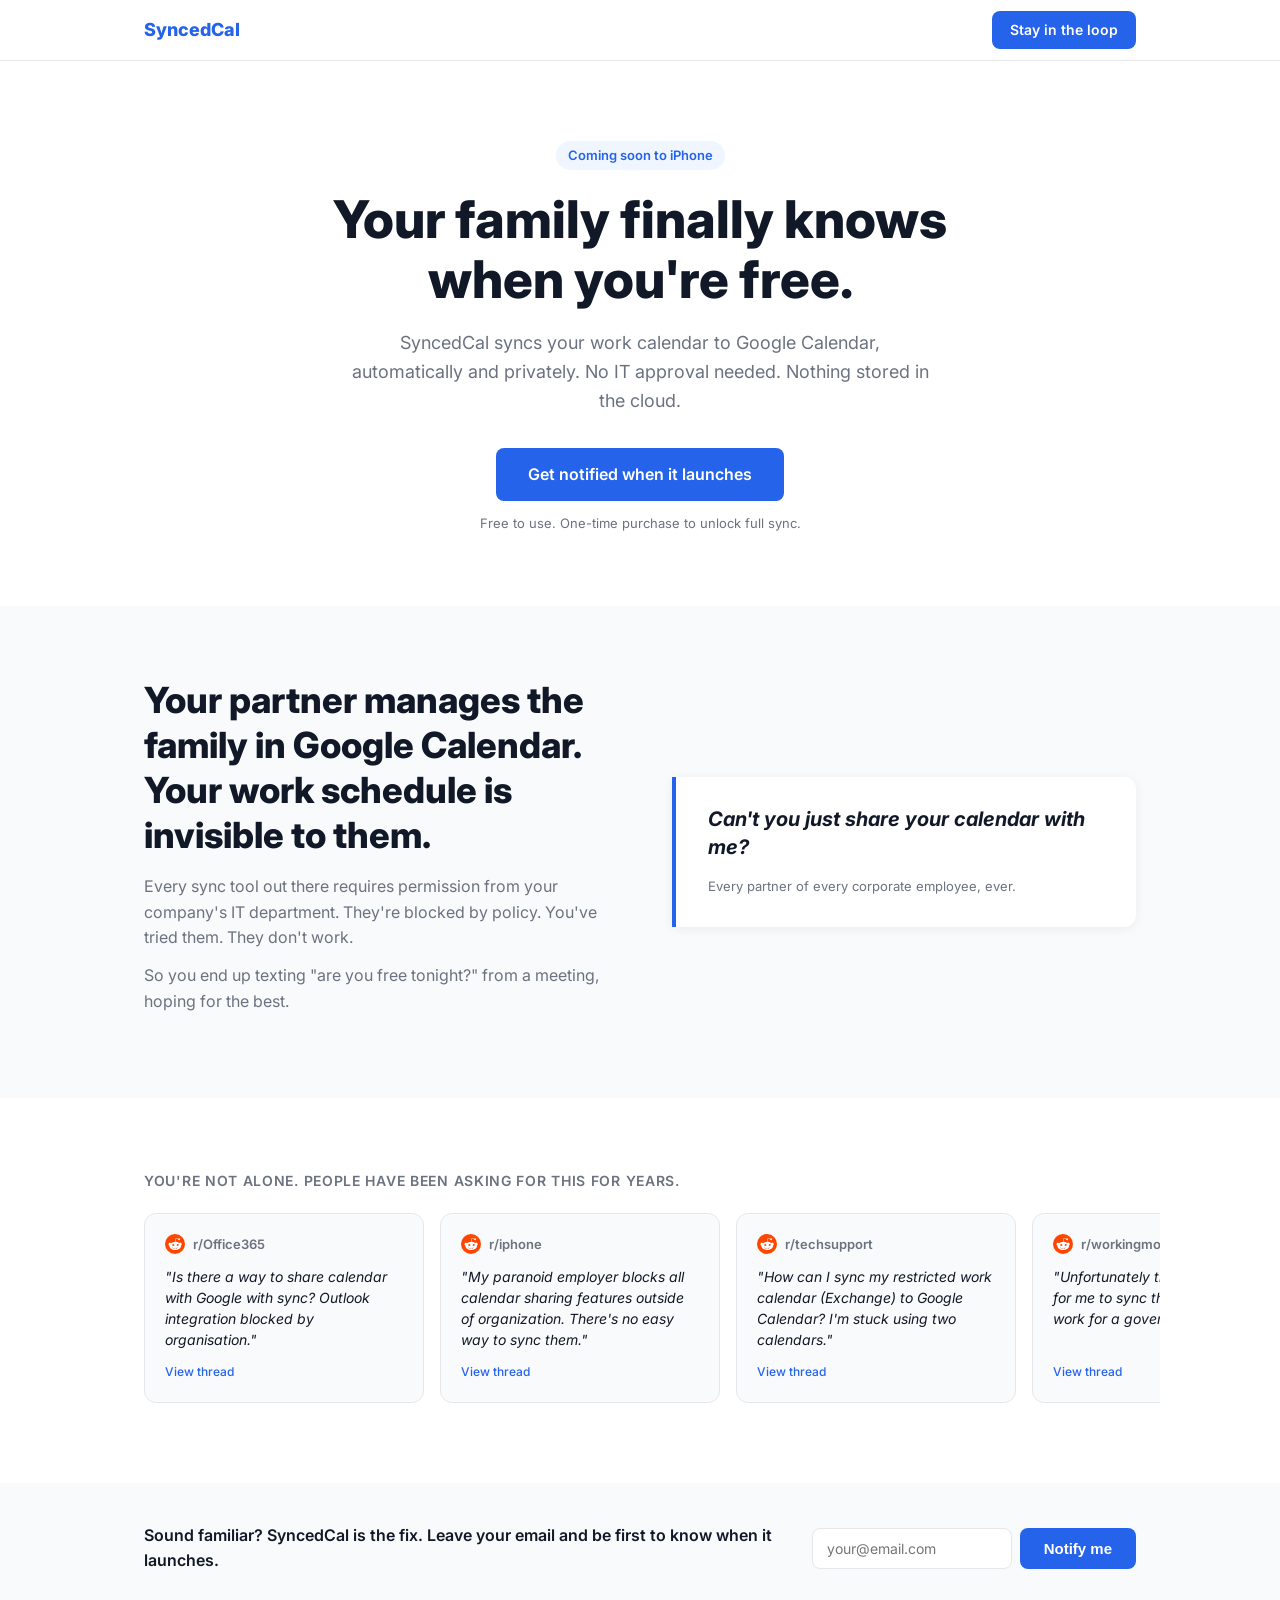
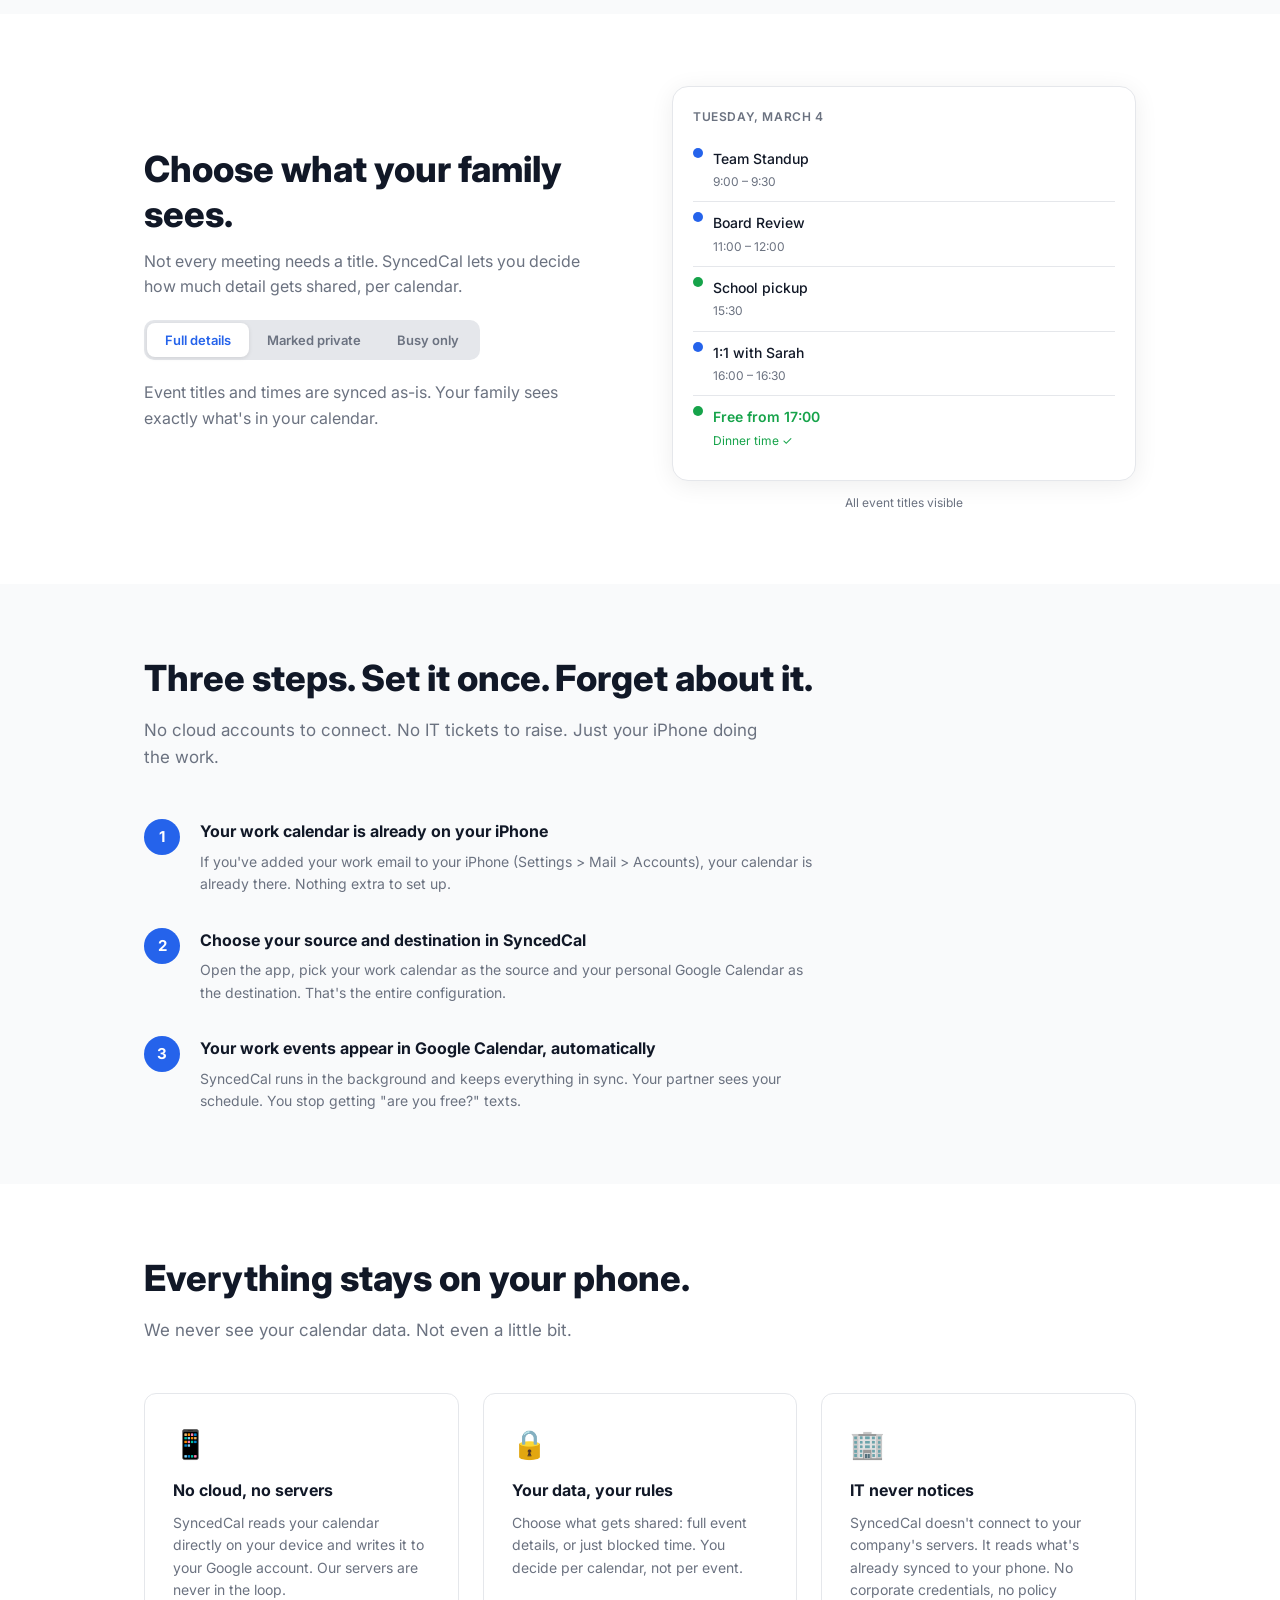
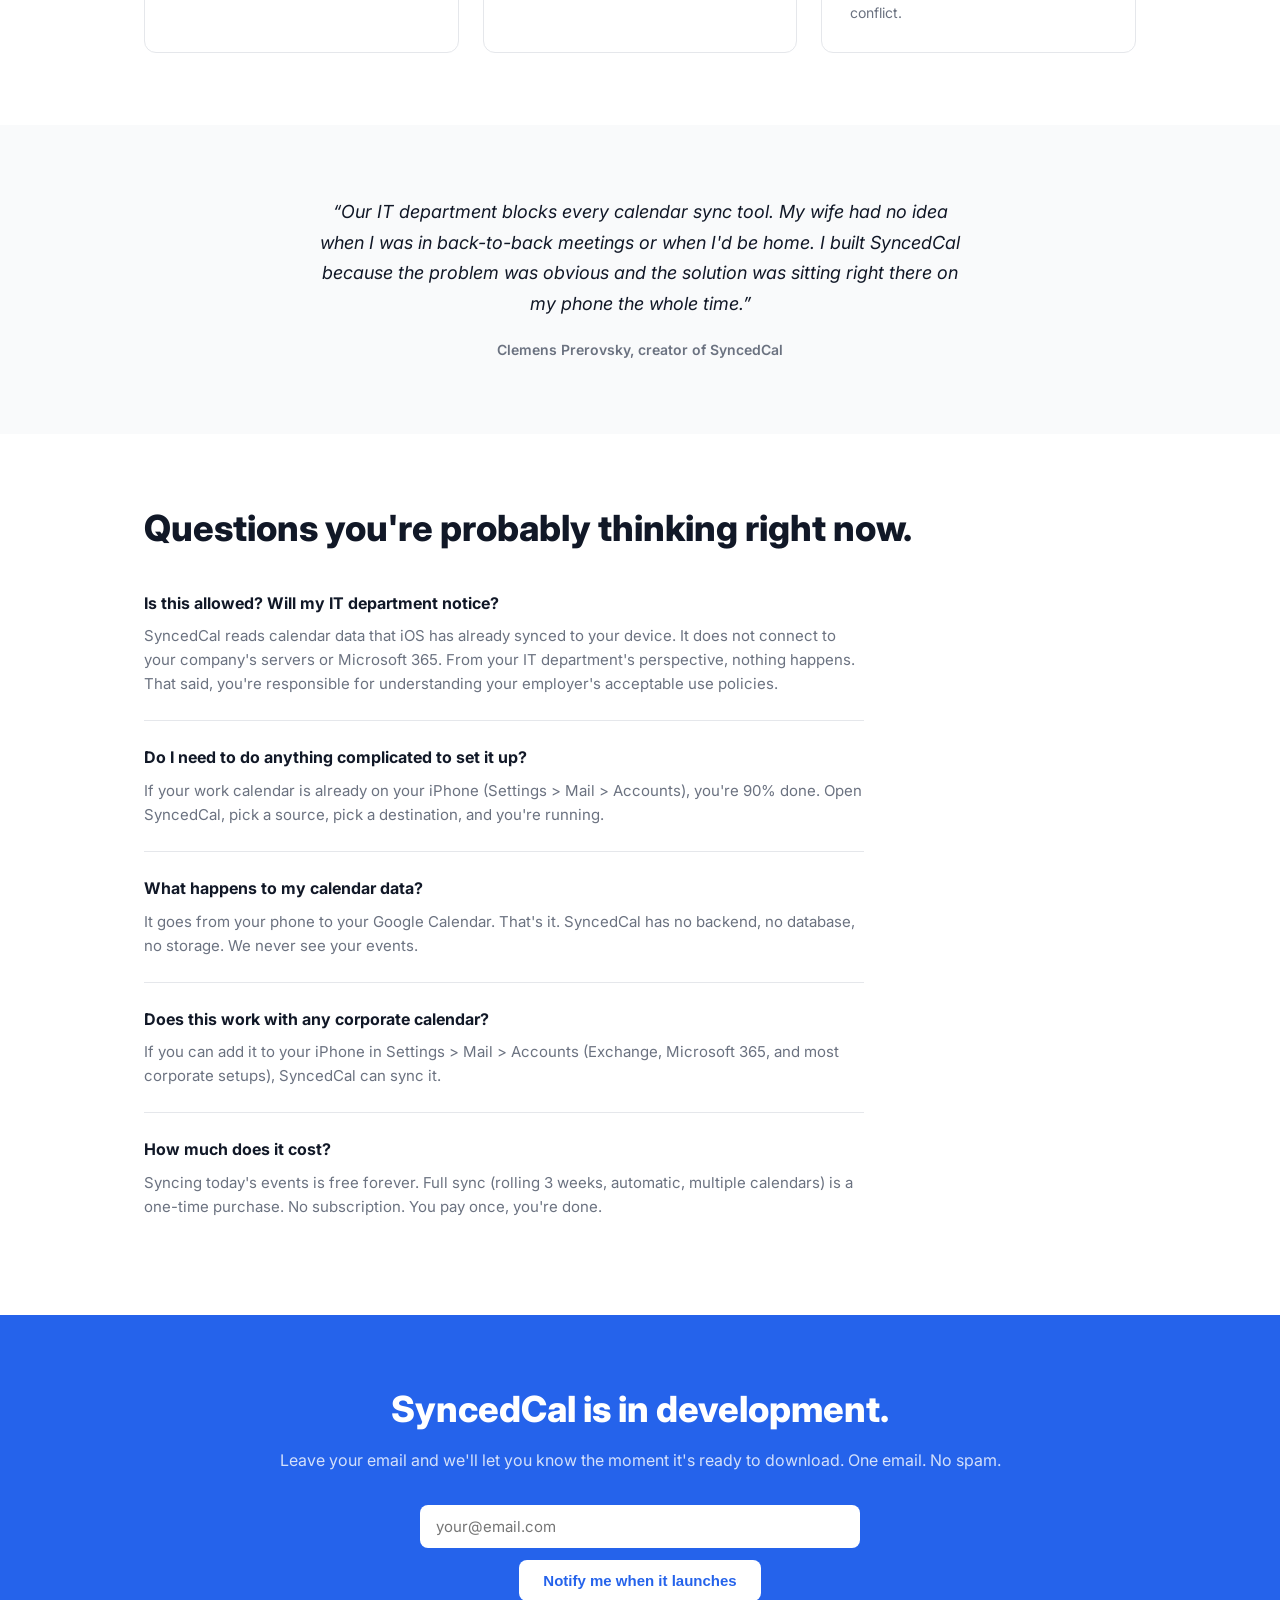
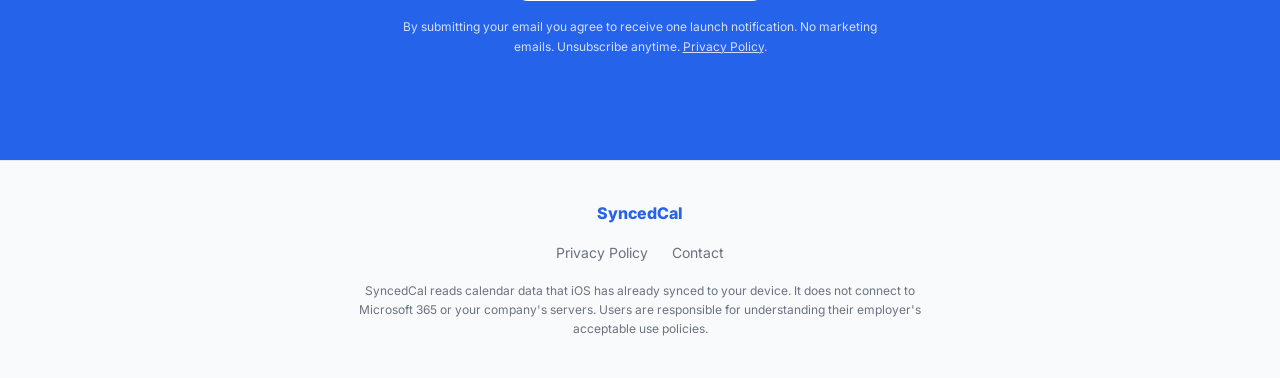
==== index.html @ 1706a6e7 "feat: add Cloudflare Web Analytics" ====
<!DOCTYPE html>
<html lang="en">
<head>
  <meta charset="UTF-8" />
  <meta name="viewport" content="width=device-width, initial-scale=1.0" />
  <title>SyncedCal – Sync Your Work Calendar to Google. No IT Required.</title>
  <meta name="description" content="SyncedCal syncs your corporate calendar to Google Calendar directly from your iPhone. No Microsoft API. No IT approval. Your family finally knows when you're free." />
  <link rel="icon" href="favicon.svg" type="image/svg+xml" />
  <link rel="preconnect" href="https://fonts.googleapis.com" />
  <link href="https://fonts.googleapis.com/css2?family=Inter:wght@400;500;600;700;800&display=swap" rel="stylesheet" />
  <link rel="stylesheet" href="style.css" />

  <script type="application/ld+json">
  {
    "@context": "https://schema.org",
    "@type": "FAQPage",
    "mainEntity": [
      {
        "@type": "Question",
        "name": "Is this allowed? Will my IT department notice?",
        "acceptedAnswer": {
          "@type": "Answer",
          "text": "SyncedCal reads calendar data that iOS has already synced to your device. It does not connect to your company's servers or Microsoft 365. From your IT department's perspective, nothing happens. That said, you're responsible for understanding your employer's acceptable use policies."
        }
      },
      {
        "@type": "Question",
        "name": "Do I need to do anything complicated to set it up?",
        "acceptedAnswer": {
          "@type": "Answer",
          "text": "If your work calendar is already on your iPhone (Settings > Mail > Accounts), you're 90% done. Open SyncedCal, pick a source, pick a destination, and you're running."
        }
      },
      {
        "@type": "Question",
        "name": "What happens to my calendar data?",
        "acceptedAnswer": {
          "@type": "Answer",
          "text": "It goes from your phone to your Google Calendar. That's it. SyncedCal has no backend, no database, no storage. We never see your events."
        }
      },
      {
        "@type": "Question",
        "name": "Does this work with any corporate calendar?",
        "acceptedAnswer": {
          "@type": "Answer",
          "text": "If you can add it to your iPhone in Settings > Mail > Accounts (Exchange, Microsoft 365, and most corporate setups), SyncedCal can sync it."
        }
      },
      {
        "@type": "Question",
        "name": "How much does it cost?",
        "acceptedAnswer": {
          "@type": "Answer",
          "text": "Syncing today's events is free forever. Full sync (rolling 3 weeks, automatic, multiple calendars) is a one-time purchase. No subscription. You pay once, you're done."
        }
      }
    ]
  }
  </script>
</head>
<body>

  <!-- NAV -->
  <header class="nav">
    <div class="container nav-inner">
      <div class="logo">SyncedCal</div>
      <a href="#waitlist" class="btn btn-sm" data-focus-email>Stay in the loop</a>
    </div>
  </header>

  <!-- HERO -->
  <section class="hero">
    <div class="container hero-inner">
      <div class="badge">Coming soon to iPhone</div>
      <h1>Your family finally knows<br>when you're free.</h1>
      <p class="hero-sub">SyncedCal syncs your work calendar to Google Calendar, automatically and privately. No IT approval needed. Nothing stored in the cloud.</p>
      <a href="#waitlist" class="btn btn-lg" data-focus-email>Get notified when it launches</a>
      <p class="hero-note">Free to use. One-time purchase to unlock full sync.</p>
    </div>
  </section>

  <!-- PROBLEM -->
  <section class="section section-alt">
    <div class="container problem-inner">
      <div class="problem-text">
        <h2>Your partner manages the family in Google Calendar. Your work schedule is invisible to them.</h2>
        <p>Every sync tool out there requires permission from your company's IT department. They're blocked by policy. You've tried them. They don't work.</p>
        <p>So you end up texting "are you free tonight?" from a meeting, hoping for the best.</p>
      </div>
      <div class="problem-quote">
        <p>Can't you just share your calendar with me?</p>
        <span>Every partner of every corporate employee, ever.</span>
      </div>
    </div>
  </section>

  <!-- SOCIAL PROOF -->
  <section class="section">
    <div class="container">
      <p class="social-proof-label">You're not alone. People have been asking for this for years.</p>
      <div class="scroller-wrapper">
        <div class="scroller">
          <div class="proof-card">
            <div class="proof-source">
              <svg class="reddit-icon" viewBox="0 0 20 20" fill="currentColor"><circle cx="10" cy="10" r="10" fill="#FF4500"/><path d="M16.67 10a1.46 1.46 0 0 0-2.47-1 7.12 7.12 0 0 0-3.85-1.23l.65-3.08 2.13.45a1 1 0 1 0 1-.97 1 1 0 0 0-.96.68l-2.38-.5a.15.15 0 0 0-.18.11l-.73 3.44a7.14 7.14 0 0 0-3.89 1.23 1.46 1.46 0 1 0-1.61 2.39 2.87 2.87 0 0 0 0 .44c0 2.24 2.61 4.06 5.83 4.06s5.83-1.82 5.83-4.06a2.87 2.87 0 0 0 0-.44 1.46 1.46 0 0 0 .63-1.52zM7.27 11a1 1 0 1 1 1 1 1 1 0 0 1-1-1zm5.58 2.71a3.58 3.58 0 0 1-2.85.79 3.58 3.58 0 0 1-2.85-.79.15.15 0 0 1 .21-.21 3.27 3.27 0 0 0 2.64.65 3.27 3.27 0 0 0 2.64-.65.15.15 0 0 1 .21.21zm-.14-1.71a1 1 0 1 1 1-1 1 1 0 0 1-1 1z" fill="white"/></svg>
              <span>r/Office365</span>
            </div>
            <p>"Is there a way to share calendar with Google with sync? Outlook integration blocked by organisation."</p>
            <a href="https://www.reddit.com/r/Office365/comments/12wo6f1/outlook_integration_blocked_by_organisation_is/" target="_blank" rel="noopener">View thread</a>
          </div>
          <div class="proof-card">
            <div class="proof-source">
              <svg class="reddit-icon" viewBox="0 0 20 20" fill="currentColor"><circle cx="10" cy="10" r="10" fill="#FF4500"/><path d="M16.67 10a1.46 1.46 0 0 0-2.47-1 7.12 7.12 0 0 0-3.85-1.23l.65-3.08 2.13.45a1 1 0 1 0 1-.97 1 1 0 0 0-.96.68l-2.38-.5a.15.15 0 0 0-.18.11l-.73 3.44a7.14 7.14 0 0 0-3.89 1.23 1.46 1.46 0 1 0-1.61 2.39 2.87 2.87 0 0 0 0 .44c0 2.24 2.61 4.06 5.83 4.06s5.83-1.82 5.83-4.06a2.87 2.87 0 0 0 0-.44 1.46 1.46 0 0 0 .63-1.52zM7.27 11a1 1 0 1 1 1 1 1 1 0 0 1-1-1zm5.58 2.71a3.58 3.58 0 0 1-2.85.79 3.58 3.58 0 0 1-2.85-.79.15.15 0 0 1 .21-.21 3.27 3.27 0 0 0 2.64.65 3.27 3.27 0 0 0 2.64-.65.15.15 0 0 1 .21.21zm-.14-1.71a1 1 0 1 1 1-1 1 1 0 0 1-1 1z" fill="white"/></svg>
              <span>r/iphone</span>
            </div>
            <p>"My paranoid employer blocks all calendar sharing features outside of organization. There's no easy way to sync them."</p>
            <a href="https://www.reddit.com/r/iphone/comments/18g38rt/outlook_365_calendar_sharing/" target="_blank" rel="noopener">View thread</a>
          </div>
          <div class="proof-card">
            <div class="proof-source">
              <svg class="reddit-icon" viewBox="0 0 20 20" fill="currentColor"><circle cx="10" cy="10" r="10" fill="#FF4500"/><path d="M16.67 10a1.46 1.46 0 0 0-2.47-1 7.12 7.12 0 0 0-3.85-1.23l.65-3.08 2.13.45a1 1 0 1 0 1-.97 1 1 0 0 0-.96.68l-2.38-.5a.15.15 0 0 0-.18.11l-.73 3.44a7.14 7.14 0 0 0-3.89 1.23 1.46 1.46 0 1 0-1.61 2.39 2.87 2.87 0 0 0 0 .44c0 2.24 2.61 4.06 5.83 4.06s5.83-1.82 5.83-4.06a2.87 2.87 0 0 0 0-.44 1.46 1.46 0 0 0 .63-1.52zM7.27 11a1 1 0 1 1 1 1 1 1 0 0 1-1-1zm5.58 2.71a3.58 3.58 0 0 1-2.85.79 3.58 3.58 0 0 1-2.85-.79.15.15 0 0 1 .21-.21 3.27 3.27 0 0 0 2.64.65 3.27 3.27 0 0 0 2.64-.65.15.15 0 0 1 .21.21zm-.14-1.71a1 1 0 1 1 1-1 1 1 0 0 1-1 1z" fill="white"/></svg>
              <span>r/techsupport</span>
            </div>
            <p>"How can I sync my restricted work calendar (Exchange) to Google Calendar? I'm stuck using two calendars."</p>
            <a href="https://www.reddit.com/r/techsupport/comments/e2jrks/how_can_i_sync_my_restricted_work_calendar/" target="_blank" rel="noopener">View thread</a>
          </div>
          <div class="proof-card">
            <div class="proof-source">
              <svg class="reddit-icon" viewBox="0 0 20 20" fill="currentColor"><circle cx="10" cy="10" r="10" fill="#FF4500"/><path d="M16.67 10a1.46 1.46 0 0 0-2.47-1 7.12 7.12 0 0 0-3.85-1.23l.65-3.08 2.13.45a1 1 0 1 0 1-.97 1 1 0 0 0-.96.68l-2.38-.5a.15.15 0 0 0-.18.11l-.73 3.44a7.14 7.14 0 0 0-3.89 1.23 1.46 1.46 0 1 0-1.61 2.39 2.87 2.87 0 0 0 0 .44c0 2.24 2.61 4.06 5.83 4.06s5.83-1.82 5.83-4.06a2.87 2.87 0 0 0 0-.44 1.46 1.46 0 0 0 .63-1.52zM7.27 11a1 1 0 1 1 1 1 1 1 0 0 1-1-1zm5.58 2.71a3.58 3.58 0 0 1-2.85.79 3.58 3.58 0 0 1-2.85-.79.15.15 0 0 1 .21-.21 3.27 3.27 0 0 0 2.64.65 3.27 3.27 0 0 0 2.64-.65.15.15 0 0 1 .21.21zm-.14-1.71a1 1 0 1 1 1-1 1 1 0 0 1-1 1z" fill="white"/></svg>
              <span>r/workingmoms</span>
            </div>
            <p>"Unfortunately there is no easy way for me to sync them either since I work for a government entity."</p>
            <a href="https://www.reddit.com/r/workingmoms/comments/1qbughx/how_do_you_keep_work_and_home_calendars_in_sync/" target="_blank" rel="noopener">View thread</a>
          </div>
          <div class="proof-card">
            <div class="proof-source">
              <svg class="reddit-icon" viewBox="0 0 20 20" fill="currentColor"><circle cx="10" cy="10" r="10" fill="#FF4500"/><path d="M16.67 10a1.46 1.46 0 0 0-2.47-1 7.12 7.12 0 0 0-3.85-1.23l.65-3.08 2.13.45a1 1 0 1 0 1-.97 1 1 0 0 0-.96.68l-2.38-.5a.15.15 0 0 0-.18.11l-.73 3.44a7.14 7.14 0 0 0-3.89 1.23 1.46 1.46 0 1 0-1.61 2.39 2.87 2.87 0 0 0 0 .44c0 2.24 2.61 4.06 5.83 4.06s5.83-1.82 5.83-4.06a2.87 2.87 0 0 0 0-.44 1.46 1.46 0 0 0 .63-1.52zM7.27 11a1 1 0 1 1 1 1 1 1 0 0 1-1-1zm5.58 2.71a3.58 3.58 0 0 1-2.85.79 3.58 3.58 0 0 1-2.85-.79.15.15 0 0 1 .21-.21 3.27 3.27 0 0 0 2.64.65 3.27 3.27 0 0 0 2.64-.65.15.15 0 0 1 .21.21zm-.14-1.71a1 1 0 1 1 1-1 1 1 0 0 1-1 1z" fill="white"/></svg>
              <span>r/Outlook</span>
            </div>
            <p>"Help syncing a work Outlook calendar to a shared family Google calendar."</p>
            <a href="https://www.reddit.com/r/Outlook/comments/11zt1xj/help_syncing_a_work_outlook_calendar_to_a_shared/" target="_blank" rel="noopener">View thread</a>
          </div>
          <div class="proof-card">
            <div class="proof-source">
              <svg class="reddit-icon" viewBox="0 0 20 20" fill="currentColor"><circle cx="10" cy="10" r="10" fill="#FF4500"/><path d="M16.67 10a1.46 1.46 0 0 0-2.47-1 7.12 7.12 0 0 0-3.85-1.23l.65-3.08 2.13.45a1 1 0 1 0 1-.97 1 1 0 0 0-.96.68l-2.38-.5a.15.15 0 0 0-.18.11l-.73 3.44a7.14 7.14 0 0 0-3.89 1.23 1.46 1.46 0 1 0-1.61 2.39 2.87 2.87 0 0 0 0 .44c0 2.24 2.61 4.06 5.83 4.06s5.83-1.82 5.83-4.06a2.87 2.87 0 0 0 0-.44 1.46 1.46 0 0 0 .63-1.52zM7.27 11a1 1 0 1 1 1 1 1 1 0 0 1-1-1zm5.58 2.71a3.58 3.58 0 0 1-2.85.79 3.58 3.58 0 0 1-2.85-.79.15.15 0 0 1 .21-.21 3.27 3.27 0 0 0 2.64.65 3.27 3.27 0 0 0 2.64-.65.15.15 0 0 1 .21.21zm-.14-1.71a1 1 0 1 1 1-1 1 1 0 0 1-1 1z" fill="white"/></svg>
              <span>r/Office365</span>
            </div>
            <p>"Neither of us can sync calendars directly. Our IT department would never approve the use of an external app."</p>
            <a href="https://www.reddit.com/r/Office365/comments/1itej0e/sync_google_calendar_with_new_outlook/" target="_blank" rel="noopener">View thread</a>
          </div>
        </div>
      </div>
    </div>
  </section>

  <!-- INLINE WAITLIST -->
  <section class="section section-alt inline-waitlist">
    <div class="container inline-waitlist-inner">
      <p>Sound familiar? SyncedCal is the fix. Leave your email and be first to know when it launches.</p>
      <form class="inline-waitlist-form" id="inlineWaitlistForm">
        <input type="email" id="inlineEmailInput" placeholder="your@email.com" required />
        <button type="submit" class="btn">Notify me</button>
      </form>
      <div id="inlineFormSuccess" class="inline-success" style="display:none">You're on the list.</div>
    </div>
  </section>

  <!-- PRIVACY LEVELS -->
  <section class="section">
    <div class="container privacy-demo">
      <div class="privacy-demo-text">
        <h2>Choose what your family sees.</h2>
        <p>Not every meeting needs a title. SyncedCal lets you decide how much detail gets shared, per calendar.</p>
        <div class="privacy-tabs">
          <button class="privacy-tab active" data-level="full">Full details</button>
          <button class="privacy-tab" data-level="private">Marked private</button>
          <button class="privacy-tab" data-level="busy">Busy only</button>
        </div>
        <p class="privacy-desc" id="privacyDesc">Event titles and times are synced as-is. Your family sees exactly what's in your calendar.</p>
      </div>
      <div class="use-case-visual">
        <div class="phone-mock">
          <div class="mock-date">Tuesday, March 4</div>
          <div class="phone-event">
            <span class="event-dot work"></span>
            <div>
              <span class="event-title" data-full="Team Standup" data-private="Team Standup" data-busy="Busy">Team Standup</span>
              <span class="event-time">9:00 – 9:30</span>
            </div>
          </div>
          <div class="phone-event">
            <span class="event-dot work"></span>
            <div>
              <span class="event-title" data-full="Board Review" data-private="Private" data-busy="Busy">Board Review</span>
              <span class="event-time">11:00 – 12:00</span>
            </div>
          </div>
          <div class="phone-event">
            <span class="event-dot family"></span>
            <div>
              <span class="event-title" data-full="School pickup" data-private="School pickup" data-busy="School pickup">School pickup</span>
              <span class="event-time">15:30</span>
            </div>
          </div>
          <div class="phone-event">
            <span class="event-dot work"></span>
            <div>
              <span class="event-title" data-full="1:1 with Sarah" data-private="Private" data-busy="Busy">1:1 with Sarah</span>
              <span class="event-time">16:00 – 16:30</span>
            </div>
          </div>
          <div class="phone-event free">
            <span class="event-dot free-dot"></span>
            <div>
              <span class="event-title">Free from 17:00</span>
              <span class="event-time">Dinner time ✓</span>
            </div>
          </div>
        </div>
        <p class="mock-caption" id="mockCaption">All event titles visible</p>
      </div>
    </div>
  </section>

  <!-- HOW IT WORKS -->
  <section class="section section-alt">
    <div class="container">
      <h2>Three steps. Set it once. Forget about it.</h2>
      <p class="section-sub">No cloud accounts to connect. No IT tickets to raise. Just your iPhone doing the work.</p>
      <div class="steps">
        <div class="step">
          <div class="step-num">1</div>
          <div>
            <h3>Your work calendar is already on your iPhone</h3>
            <p>If you've added your work email to your iPhone (Settings > Mail > Accounts), your calendar is already there. Nothing extra to set up.</p>
          </div>
        </div>
        <div class="step">
          <div class="step-num">2</div>
          <div>
            <h3>Choose your source and destination in SyncedCal</h3>
            <p>Open the app, pick your work calendar as the source and your personal Google Calendar as the destination. That's the entire configuration.</p>
          </div>
        </div>
        <div class="step">
          <div class="step-num">3</div>
          <div>
            <h3>Your work events appear in Google Calendar, automatically</h3>
            <p>SyncedCal runs in the background and keeps everything in sync. Your partner sees your schedule. You stop getting "are you free?" texts.</p>
          </div>
        </div>
      </div>
    </div>
  </section>

  <!-- PRIVACY -->
  <section class="section">
    <div class="container">
      <h2>Everything stays on your phone.</h2>
      <p class="section-sub">We never see your calendar data. Not even a little bit.</p>
      <div class="cards">
        <div class="card">
          <div class="card-icon">📱</div>
          <h3>No cloud, no servers</h3>
          <p>SyncedCal reads your calendar directly on your device and writes it to your Google account. Our servers are never in the loop.</p>
        </div>
        <div class="card">
          <div class="card-icon">🔒</div>
          <h3>Your data, your rules</h3>
          <p>Choose what gets shared: full event details, or just blocked time. You decide per calendar, not per event.</p>
        </div>
        <div class="card">
          <div class="card-icon">🏢</div>
          <h3>IT never notices</h3>
          <p>SyncedCal doesn't connect to your company's servers. It reads what's already synced to your phone. No corporate credentials, no policy conflict.</p>
        </div>
      </div>
    </div>
  </section>

  <!-- FOUNDER -->
  <section class="section section-alt">
    <div class="container founder">
      <div class="founder-inner">
        <p class="founder-quote">Our IT department blocks every calendar sync tool. My wife had no idea when I was in back-to-back meetings or when I'd be home. I built SyncedCal because the problem was obvious and the solution was sitting right there on my phone the whole time.</p>
        <p class="founder-name">Clemens Prerovsky, creator of SyncedCal</p>
      </div>
    </div>
  </section>

  <!-- FAQ -->
  <section class="section">
    <div class="container">
      <h2>Questions you're probably thinking right now.</h2>
      <div class="faq">
        <div class="faq-item">
          <h3>Is this allowed? Will my IT department notice?</h3>
          <p>SyncedCal reads calendar data that iOS has already synced to your device. It does not connect to your company's servers or Microsoft 365. From your IT department's perspective, nothing happens. That said, you're responsible for understanding your employer's acceptable use policies.</p>
        </div>
        <div class="faq-item">
          <h3>Do I need to do anything complicated to set it up?</h3>
          <p>If your work calendar is already on your iPhone (Settings > Mail > Accounts), you're 90% done. Open SyncedCal, pick a source, pick a destination, and you're running.</p>
        </div>
        <div class="faq-item">
          <h3>What happens to my calendar data?</h3>
          <p>It goes from your phone to your Google Calendar. That's it. SyncedCal has no backend, no database, no storage. We never see your events.</p>
        </div>
        <div class="faq-item">
          <h3>Does this work with any corporate calendar?</h3>
          <p>If you can add it to your iPhone in Settings > Mail > Accounts (Exchange, Microsoft 365, and most corporate setups), SyncedCal can sync it.</p>
        </div>
        <div class="faq-item">
          <h3>How much does it cost?</h3>
          <p>Syncing today's events is free forever. Full sync (rolling 3 weeks, automatic, multiple calendars) is a one-time purchase. No subscription. You pay once, you're done.</p>
        </div>
      </div>
    </div>
  </section>

  <!-- WAITLIST -->
  <section class="section waitlist" id="waitlist">
    <div class="container waitlist-inner">
      <h2>SyncedCal is in development.</h2>
      <p>Leave your email and we'll let you know the moment it's ready to download. One email. No spam.</p>
      <form class="waitlist-form" id="waitlistForm">
        <input type="email" id="emailInput" placeholder="your@email.com" required />
        <button type="submit" class="btn">Notify me when it launches</button>
      </form>
      <p class="waitlist-legal">By submitting your email you agree to receive one launch notification. No marketing emails. Unsubscribe anytime. <a href="privacy.html">Privacy Policy</a>.</p>
      <div id="formSuccess" class="form-success" style="display:none">
        You're on the list. We'll be in touch when SyncedCal is ready.
      </div>
    </div>
  </section>

  <!-- FOOTER -->
  <footer class="footer">
    <div class="container footer-inner">
      <div class="footer-logo">SyncedCal</div>
      <div class="footer-links">
        <a href="privacy.html">Privacy Policy</a>
        <a href="mailto:hello@syncedcal.com">Contact</a>
      </div>
      <p class="footer-note">SyncedCal reads calendar data that iOS has already synced to your device. It does not connect to Microsoft 365 or your company's servers. Users are responsible for understanding their employer's acceptable use policies.</p>
    </div>
  </footer>

  <script src="script.js"></script>
  <!-- Cloudflare Web Analytics --><script defer src='https://static.cloudflareinsights.com/beacon.min.js' data-cf-beacon='{"token": "32ded411dc254685ad4f5cb2acccb45c"}'></script><!-- End Cloudflare Web Analytics -->
</body>
</html>
---- style.css ----
*, *::before, *::after { box-sizing: border-box; margin: 0; padding: 0; }

:root {
  --blue: #2563EB;
  --blue-dark: #1D4ED8;
  --blue-light: #EFF6FF;
  --text: #111827;
  --text-muted: #6B7280;
  --border: #E5E7EB;
  --bg: #FFFFFF;
  --bg-alt: #F9FAFB;
  --green: #16A34A;
  --radius: 12px;
}

body {
  font-family: 'Inter', sans-serif;
  color: var(--text);
  background: var(--bg);
  line-height: 1.6;
  font-size: 16px;
}

.container {
  max-width: 1040px;
  margin: 0 auto;
  padding: 0 24px;
}

/* BUTTONS */
.btn {
  display: inline-block;
  background: var(--blue);
  color: #fff;
  padding: 12px 24px;
  border-radius: 8px;
  font-weight: 600;
  font-size: 15px;
  text-decoration: none;
  border: none;
  cursor: pointer;
  transition: background 0.15s;
}
.btn:hover { background: var(--blue-dark); }
.btn-sm { padding: 8px 18px; font-size: 14px; }
.btn-lg { padding: 14px 32px; font-size: 16px; }
.btn-outline {
  background: transparent;
  border: 2px solid var(--blue);
  color: var(--blue);
}
.btn-outline:hover { background: var(--blue-light); }

/* NAV */
.nav {
  border-bottom: 1px solid var(--border);
  background: var(--bg);
  position: sticky;
  top: 0;
  z-index: 100;
}
.nav-inner {
  display: flex;
  align-items: center;
  justify-content: space-between;
  height: 60px;
}
.logo {
  font-weight: 800;
  font-size: 18px;
  color: var(--blue);
}

/* HERO */
.hero {
  padding: 80px 0 72px;
  text-align: center;
}
.badge {
  display: inline-block;
  background: var(--blue-light);
  color: var(--blue);
  font-size: 13px;
  font-weight: 600;
  padding: 4px 12px;
  border-radius: 20px;
  margin-bottom: 20px;
}
.hero h1 {
  font-size: clamp(32px, 5vw, 52px);
  font-weight: 800;
  line-height: 1.15;
  margin-bottom: 20px;
  color: var(--text);
}
.hero-sub {
  font-size: 18px;
  color: var(--text-muted);
  max-width: 580px;
  margin: 0 auto 32px;
}
.hero-note {
  margin-top: 12px;
  font-size: 13px;
  color: var(--text-muted);
}

/* SECTIONS */
.section { padding: 72px 0; }
.section-alt { background: var(--bg-alt); }
.section h2 {
  font-size: clamp(24px, 3.5vw, 36px);
  font-weight: 800;
  margin-bottom: 16px;
  line-height: 1.25;
}
.section-sub {
  font-size: 17px;
  color: var(--text-muted);
  max-width: 640px;
  margin-bottom: 48px;
}

/* CARDS */
.cards {
  display: grid;
  grid-template-columns: repeat(auto-fit, minmax(240px, 1fr));
  gap: 24px;
}
.card {
  background: var(--bg);
  border: 1px solid var(--border);
  border-radius: var(--radius);
  padding: 28px;
}
.card-problem { opacity: 0.75; }
.card-icon { font-size: 28px; margin-bottom: 12px; }
.card h3 { font-size: 16px; font-weight: 700; margin-bottom: 8px; }
.card p { font-size: 14px; color: var(--text-muted); }

/* STEPS */
.steps { display: flex; flex-direction: column; gap: 32px; max-width: 680px; }
.step { display: flex; gap: 20px; align-items: flex-start; }
.step-num {
  flex-shrink: 0;
  width: 36px;
  height: 36px;
  background: var(--blue);
  color: #fff;
  border-radius: 50%;
  display: flex;
  align-items: center;
  justify-content: center;
  font-weight: 700;
  font-size: 15px;
}
.step h3 { font-size: 16px; font-weight: 700; margin-bottom: 6px; }
.step p { font-size: 14px; color: var(--text-muted); }

/* PROBLEM */
.problem-inner {
  display: grid;
  grid-template-columns: 1fr 1fr;
  gap: 64px;
  align-items: center;
}
@media (max-width: 680px) {
  .problem-inner { grid-template-columns: 1fr; }
}
.problem-text h2 { margin-bottom: 16px; }
.problem-text p { color: var(--text-muted); margin-bottom: 12px; font-size: 16px; }
.problem-quote {
  background: var(--bg);
  border-left: 4px solid var(--blue);
  border-radius: 0 var(--radius) var(--radius) 0;
  padding: 28px 32px;
  box-shadow: 0 2px 12px rgba(0,0,0,0.06);
}
.problem-quote p {
  font-size: 20px;
  font-weight: 700;
  font-style: italic;
  color: var(--text);
  margin-bottom: 12px;
  line-height: 1.4;
}
.problem-quote span {
  font-size: 13px;
  color: var(--text-muted);
}

/* FOUNDER */
.founder { text-align: center; }
.founder-inner {
  max-width: 640px;
  margin: 0 auto;
}
.founder-quote {
  font-size: 18px;
  font-style: italic;
  color: var(--text);
  line-height: 1.7;
  margin-bottom: 20px;
}
.founder-quote::before { content: "\201C"; }
.founder-quote::after { content: "\201D"; }
.founder-name {
  font-size: 14px;
  font-weight: 600;
  color: var(--text-muted);
}

/* SOCIAL PROOF */
.social-proof-label {
  font-size: 14px;
  font-weight: 600;
  color: var(--text-muted);
  text-transform: uppercase;
  letter-spacing: 0.05em;
  margin-bottom: 20px;
}
.scroller-wrapper {
  overflow-x: auto;
  -webkit-overflow-scrolling: touch;
  scrollbar-width: none;
  margin: 0 -24px;
  padding: 0 24px;
}
.scroller-wrapper::-webkit-scrollbar { display: none; }
.scroller {
  display: flex;
  gap: 16px;
  padding-bottom: 8px;
  width: max-content;
}
.proof-card {
  background: var(--bg-alt);
  border: 1px solid var(--border);
  border-radius: var(--radius);
  padding: 20px;
  width: 280px;
  flex-shrink: 0;
  display: flex;
  flex-direction: column;
  gap: 12px;
}
.proof-source {
  display: flex;
  align-items: center;
  gap: 8px;
  font-size: 13px;
  font-weight: 600;
  color: var(--text-muted);
}
.reddit-icon { width: 20px; height: 20px; flex-shrink: 0; }
.proof-card p {
  font-size: 14px;
  color: var(--text);
  line-height: 1.5;
  flex: 1;
  font-style: italic;
}
.proof-card a {
  font-size: 12px;
  color: var(--blue);
  text-decoration: none;
  font-weight: 500;
}
.proof-card a:hover { text-decoration: underline; }

/* INLINE WAITLIST */
.inline-waitlist { padding: 40px 0; }
.inline-waitlist-inner {
  display: flex;
  align-items: center;
  gap: 24px;
  flex-wrap: wrap;
}
.inline-waitlist-inner p {
  font-size: 16px;
  font-weight: 600;
  color: var(--text);
  flex: 1;
  min-width: 200px;
  margin: 0;
}
.inline-waitlist-form {
  display: flex;
  gap: 8px;
  flex-shrink: 0;
}
.inline-waitlist-form input {
  padding: 10px 14px;
  border-radius: 8px;
  border: 1px solid var(--border);
  font-size: 14px;
  font-family: inherit;
  outline: none;
  width: 200px;
}
.inline-waitlist-form input:focus { border-color: var(--blue); }
.inline-success {
  font-size: 14px;
  font-weight: 600;
  color: var(--green);
}

/* PRIVACY DEMO */
.privacy-demo {
  display: grid;
  grid-template-columns: 1fr 1fr;
  gap: 64px;
  align-items: center;
}
@media (max-width: 680px) {
  .privacy-demo { grid-template-columns: 1fr; }
}
.privacy-demo-text h2 { margin-bottom: 12px; }
.privacy-demo-text p { color: var(--text-muted); margin-bottom: 20px; font-size: 16px; }
.privacy-tabs {
  display: inline-flex;
  gap: 0;
  margin-bottom: 20px;
  background: var(--border);
  border-radius: 10px;
  padding: 3px;
}
.privacy-tab {
  padding: 8px 18px;
  border-radius: 8px;
  border: none;
  background: transparent;
  font-size: 13px;
  font-weight: 600;
  cursor: pointer;
  color: var(--text-muted);
  font-family: inherit;
  transition: all 0.18s;
  line-height: 1.4;
}
.privacy-tab.active {
  background: #fff;
  color: var(--blue);
  box-shadow: 0 1px 4px rgba(0,0,0,0.10);
}
.privacy-tab:hover:not(.active) {
  color: var(--text);
}
.privacy-desc {
  font-size: 14px;
  color: var(--text-muted);
  min-height: 40px;
  margin-bottom: 0;
}

/* FAQ */
.faq {
  display: flex;
  flex-direction: column;
  gap: 0;
  max-width: 720px;
}
.faq-item {
  padding: 24px 0;
  border-bottom: 1px solid var(--border);
}
.faq-item:last-child { border-bottom: none; }
.faq-item h3 {
  font-size: 16px;
  font-weight: 700;
  margin-bottom: 8px;
  color: var(--text);
}
.faq-item p {
  font-size: 15px;
  color: var(--text-muted);
  line-height: 1.6;
}

/* USE CASE */
.use-case {
  display: grid;
  grid-template-columns: 1fr 1fr;
  gap: 64px;
  align-items: center;
}
@media (max-width: 680px) {
  .use-case { grid-template-columns: 1fr; }
}
.use-case-text h2 { margin-bottom: 16px; }
.use-case-text p { color: var(--text-muted); margin-bottom: 20px; }
.use-case-list { list-style: none; display: flex; flex-direction: column; gap: 8px; }
.use-case-list li { font-size: 15px; padding-left: 20px; position: relative; }
.use-case-list li::before { content: "✓"; position: absolute; left: 0; color: var(--green); font-weight: 700; }

.phone-mock {
  background: #fff;
  border: 1px solid var(--border);
  border-radius: 16px;
  padding: 20px;
  box-shadow: 0 4px 24px rgba(0,0,0,0.07);
}
.mock-date {
  font-size: 12px;
  font-weight: 600;
  color: var(--text-muted);
  text-transform: uppercase;
  letter-spacing: 0.05em;
  margin-bottom: 12px;
}
.phone-event {
  display: flex;
  align-items: flex-start;
  gap: 10px;
  padding: 10px 0;
  border-bottom: 1px solid var(--border);
}
.phone-event:last-child { border-bottom: none; }
.phone-event.free { color: var(--green); }
.phone-event div { display: flex; flex-direction: column; gap: 2px; }
.event-title { font-size: 14px; font-weight: 500; color: var(--text); }
.phone-event.free .event-title { color: var(--green); font-weight: 600; }
.phone-event.free .event-time { color: var(--green); }
.event-time { font-size: 12px; color: var(--text-muted); }
.event-dot {
  width: 10px;
  height: 10px;
  border-radius: 50%;
  flex-shrink: 0;
}
.event-dot.work { background: var(--blue); }
.event-dot.family { background: #16A34A; }
.event-dot.free-dot { background: #16A34A; }
.mock-caption { font-size: 12px; color: var(--text-muted); text-align: center; margin-top: 12px; }

/* PRICING */
.pricing { text-align: center; }
.pricing .section-sub { margin: 0 auto 48px; }
.pricing-cards {
  display: flex;
  gap: 24px;
  justify-content: center;
  flex-wrap: wrap;
}
.pricing-card {
  background: var(--bg);
  border: 1px solid var(--border);
  border-radius: var(--radius);
  padding: 32px;
  text-align: left;
  width: 280px;
  position: relative;
}
.pricing-card-featured {
  border-color: var(--blue);
  box-shadow: 0 0 0 2px var(--blue);
}
.pricing-badge {
  position: absolute;
  top: -12px;
  left: 50%;
  transform: translateX(-50%);
  background: var(--blue);
  color: #fff;
  font-size: 12px;
  font-weight: 600;
  padding: 2px 12px;
  border-radius: 20px;
  white-space: nowrap;
}
.pricing-tier { font-size: 14px; font-weight: 600; color: var(--text-muted); margin-bottom: 8px; }
.pricing-price { font-size: 32px; font-weight: 800; margin-bottom: 20px; }
.pricing-note { font-size: 14px; font-weight: 400; color: var(--text-muted); }
.pricing-card ul { list-style: none; margin-bottom: 24px; display: flex; flex-direction: column; gap: 10px; }
.pricing-card li { font-size: 14px; padding-left: 20px; position: relative; }
.pricing-card li::before { content: "✓"; position: absolute; left: 0; color: var(--green); font-weight: 700; }
.pricing-card .btn, .pricing-card .btn-outline { width: 100%; text-align: center; }

/* WAITLIST */
.waitlist { background: var(--blue); color: #fff; text-align: center; }
.waitlist h2 { color: #fff; }
.waitlist p { color: rgba(255,255,255,0.8); margin-bottom: 32px; }
.waitlist-form {
  display: flex;
  gap: 12px;
  max-width: 440px;
  margin: 0 auto 16px;
  flex-wrap: wrap;
  justify-content: center;
}
.waitlist-form input {
  flex: 1;
  min-width: 220px;
  padding: 12px 16px;
  border-radius: 8px;
  border: none;
  font-size: 15px;
  font-family: inherit;
  outline: none;
}
.waitlist-form .btn {
  background: #fff;
  color: var(--blue);
}
.waitlist-form .btn:hover { background: var(--blue-light); }
.waitlist-legal {
  font-size: 12px;
  color: rgba(255,255,255,0.6);
  max-width: 480px;
  margin: 0 auto;
}
.waitlist-legal a { color: rgba(255,255,255,0.8); }
.form-success {
  background: rgba(255,255,255,0.15);
  border-radius: 8px;
  padding: 16px 24px;
  max-width: 440px;
  margin: 16px auto 0;
  font-weight: 600;
}

/* FOOTER */
.footer {
  background: var(--bg-alt);
  border-top: 1px solid var(--border);
  padding: 40px 0;
}
.footer-inner {
  display: flex;
  flex-direction: column;
  align-items: center;
  gap: 16px;
  text-align: center;
}
.footer-logo { font-weight: 800; color: var(--blue); font-size: 16px; }
.footer-links { display: flex; gap: 24px; }
.footer-links a { font-size: 14px; color: var(--text-muted); text-decoration: none; }
.footer-links a:hover { color: var(--text); }
.footer-note { font-size: 12px; color: var(--text-muted); max-width: 600px; }
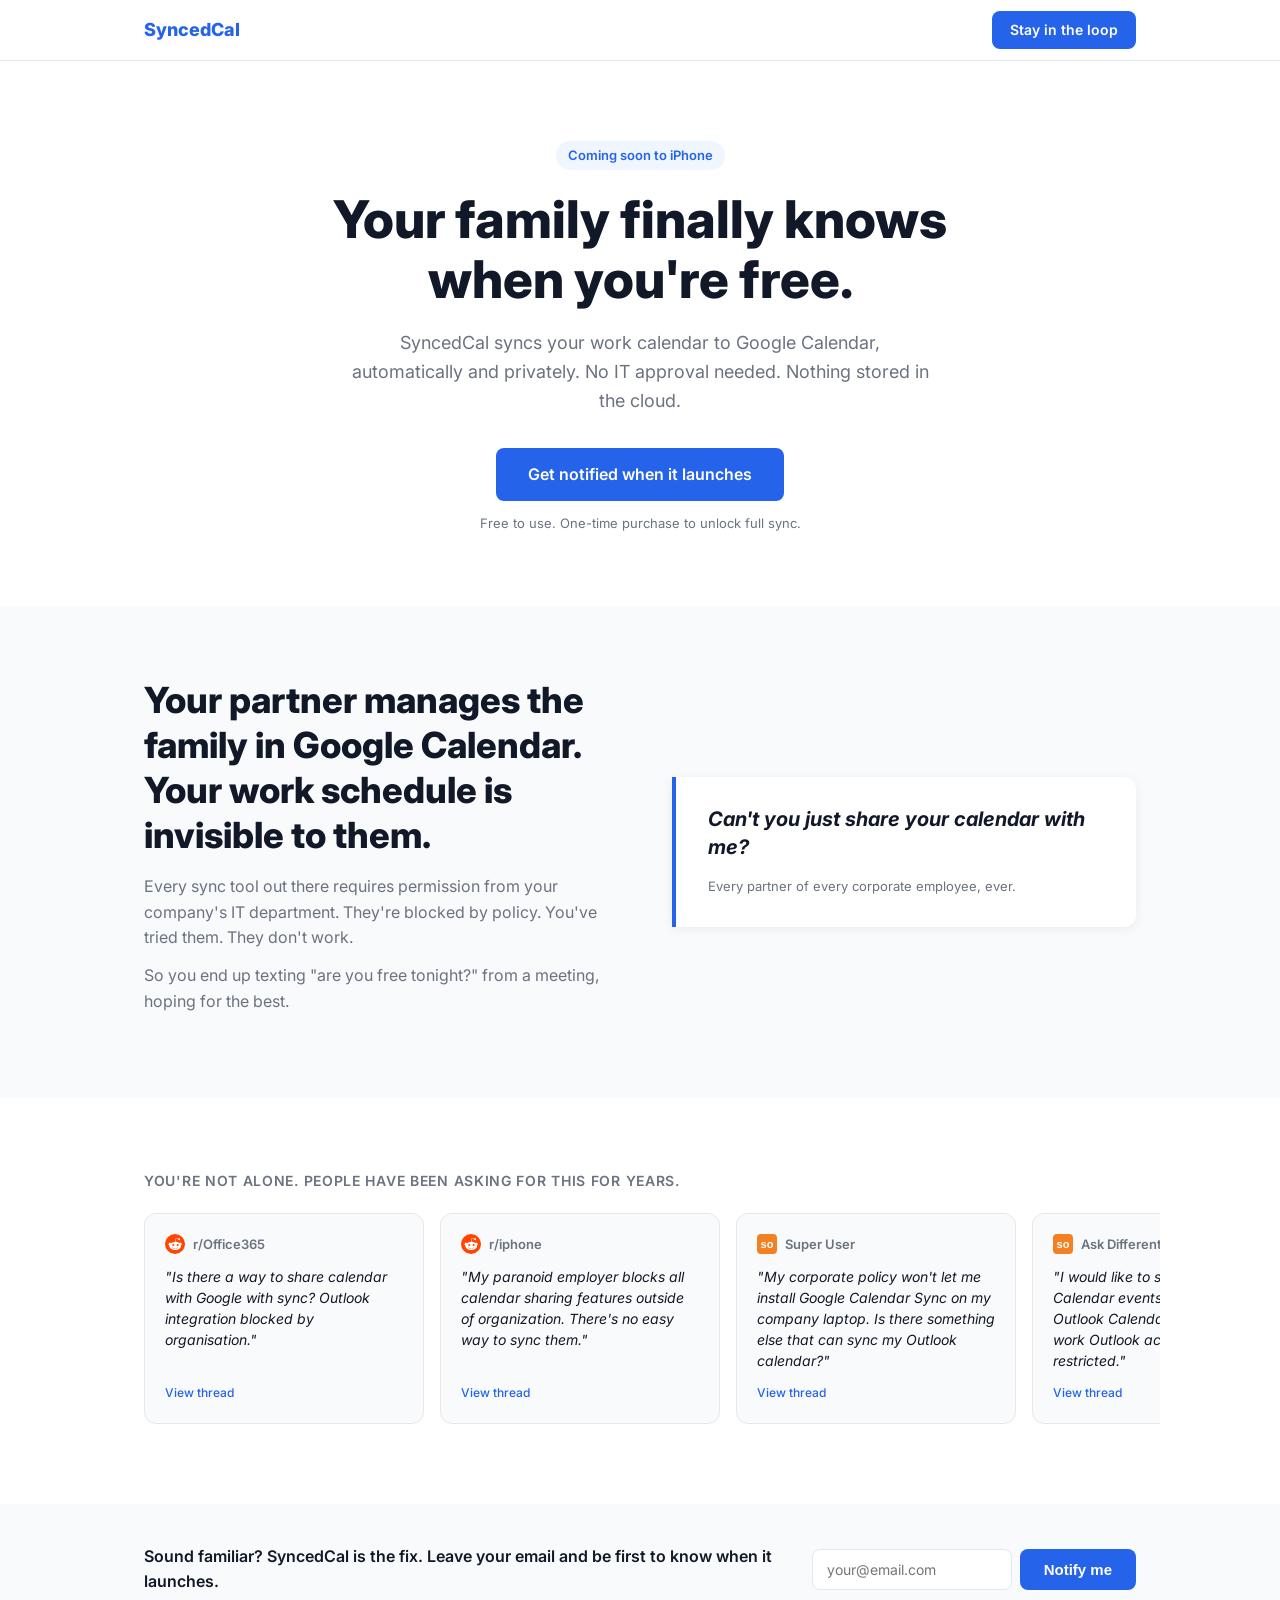
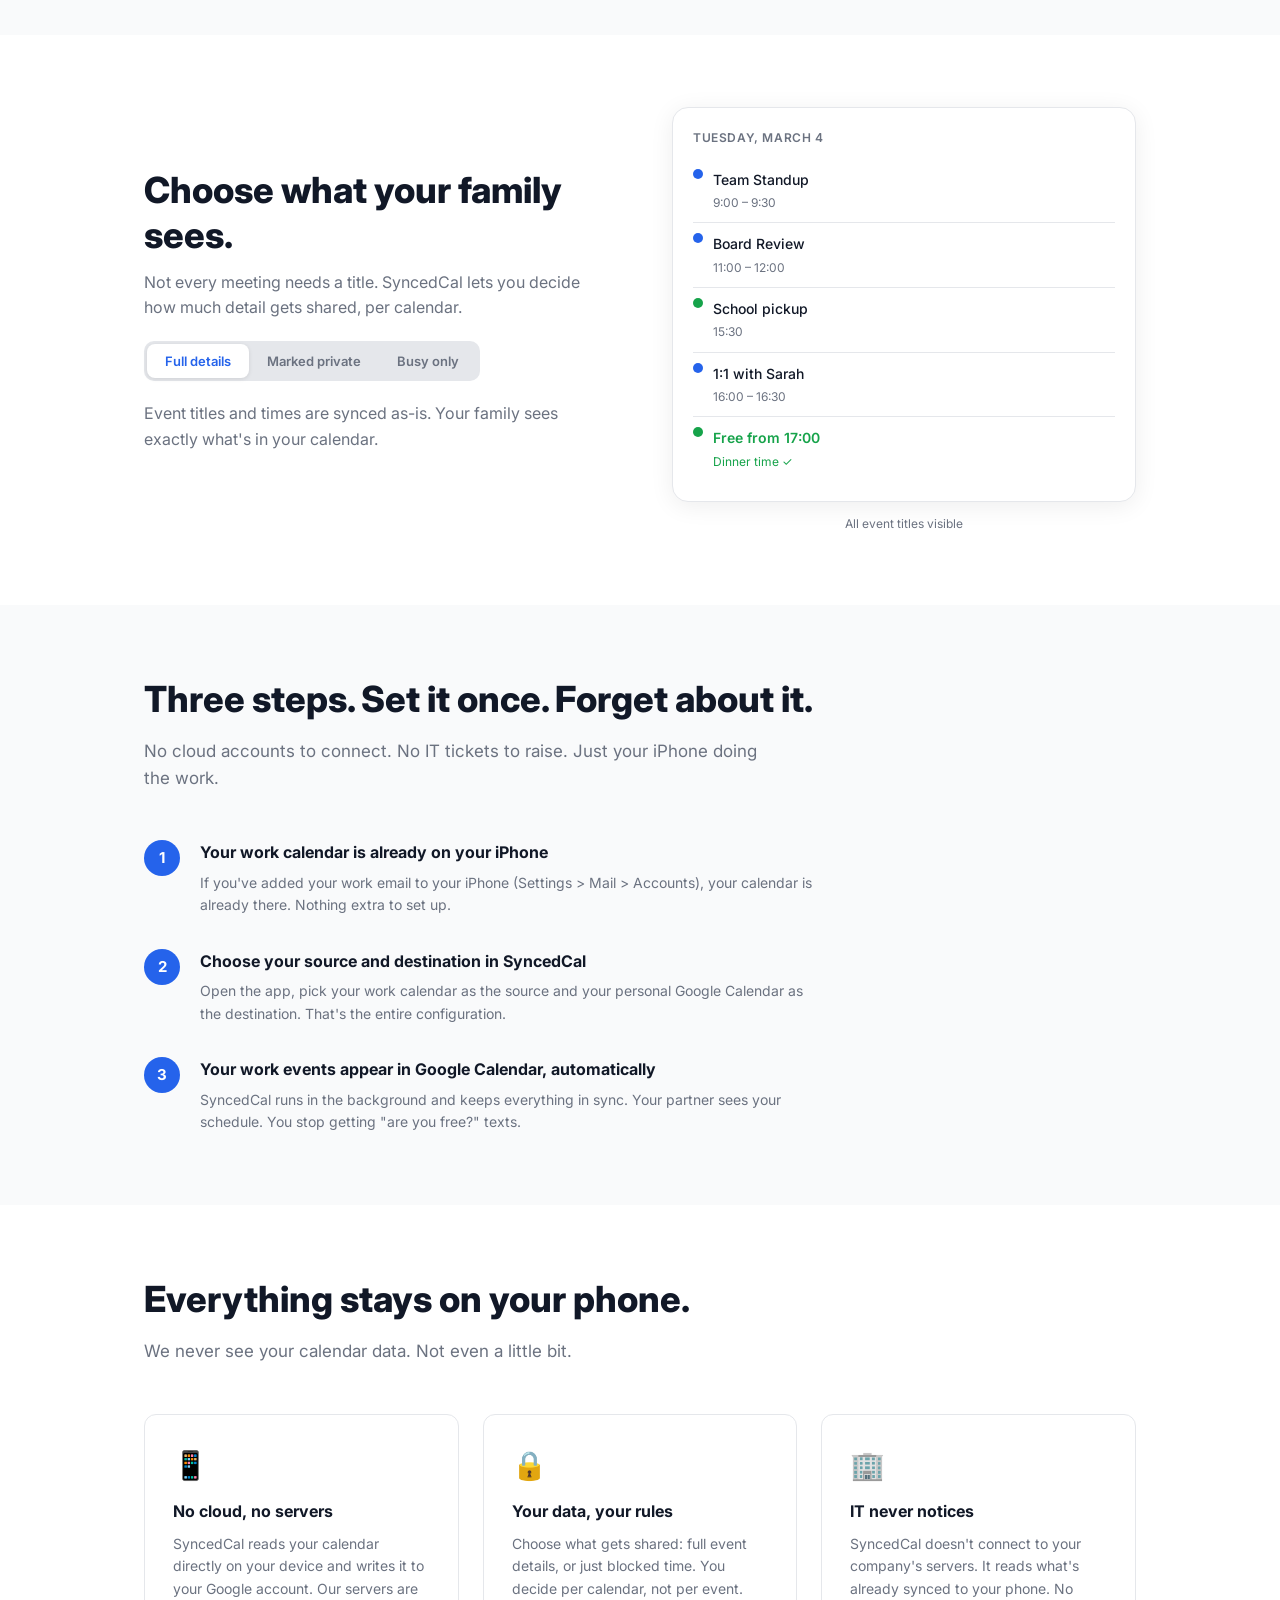
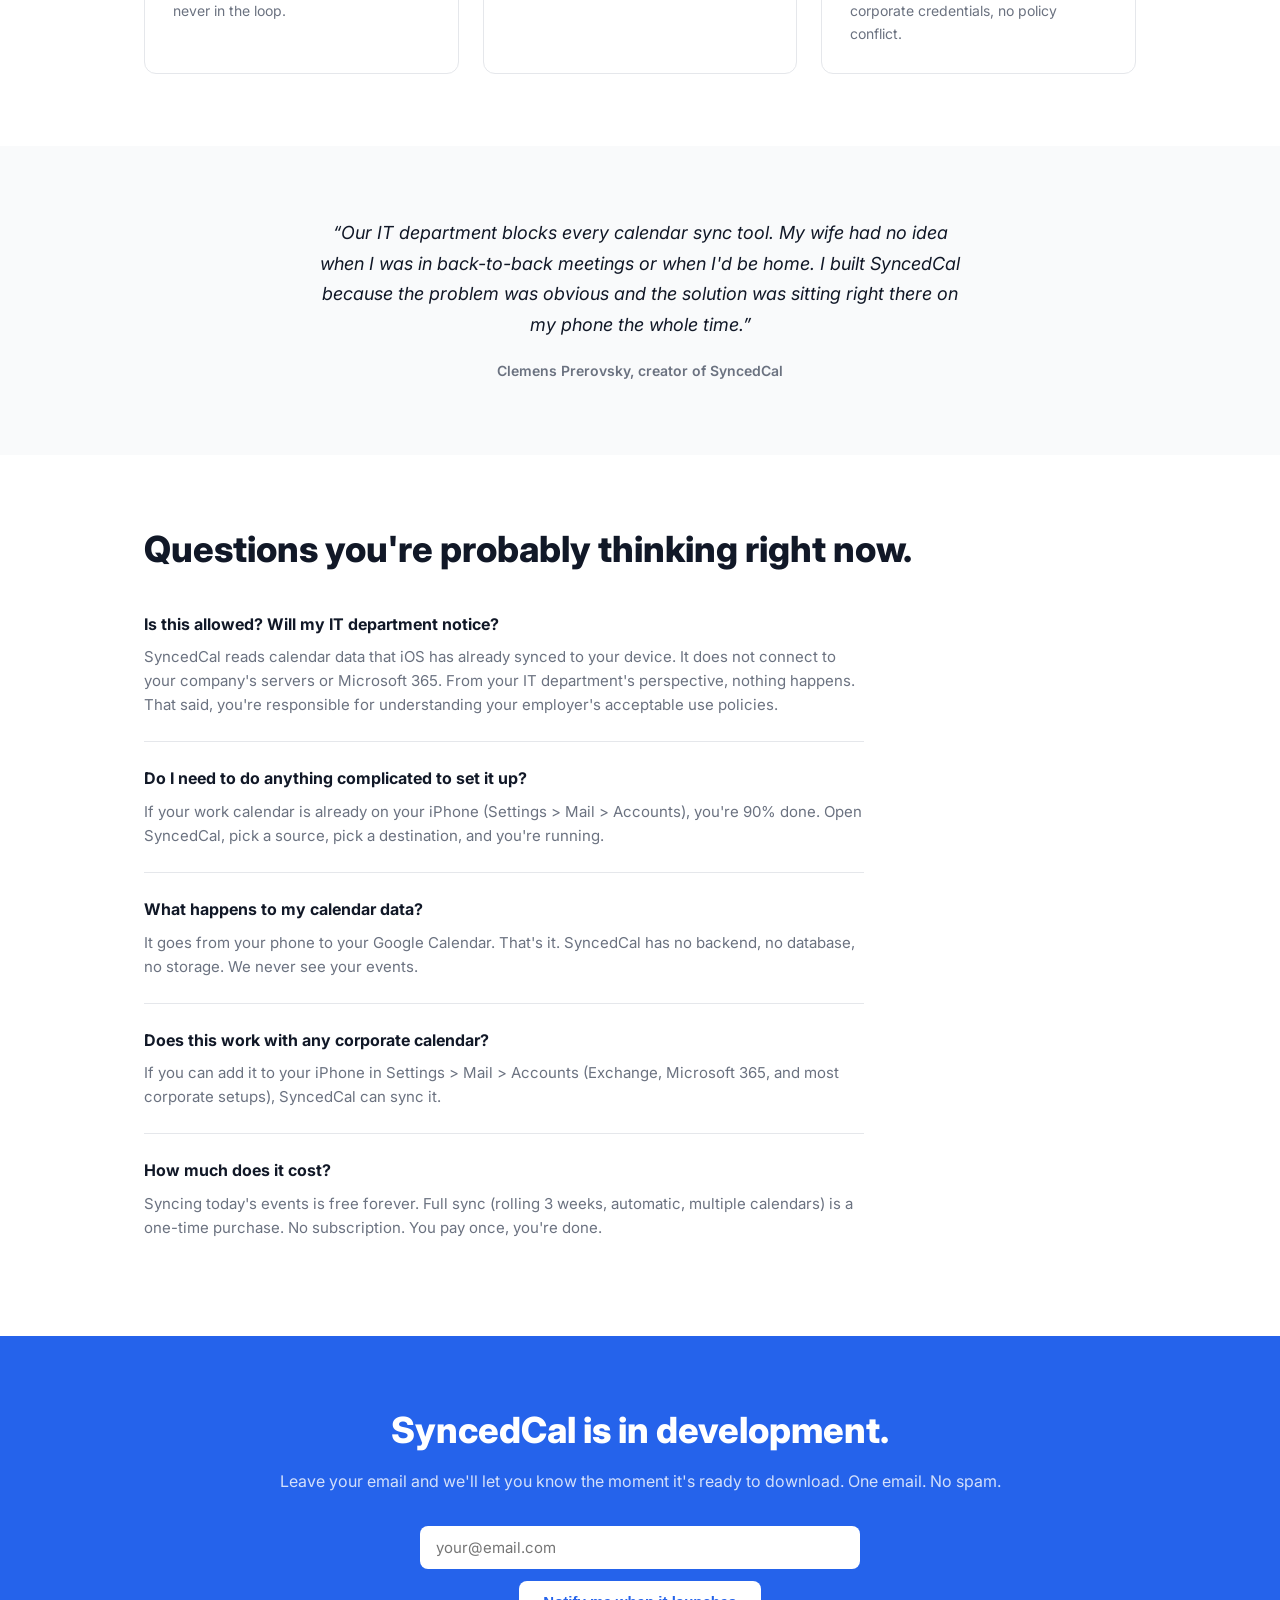
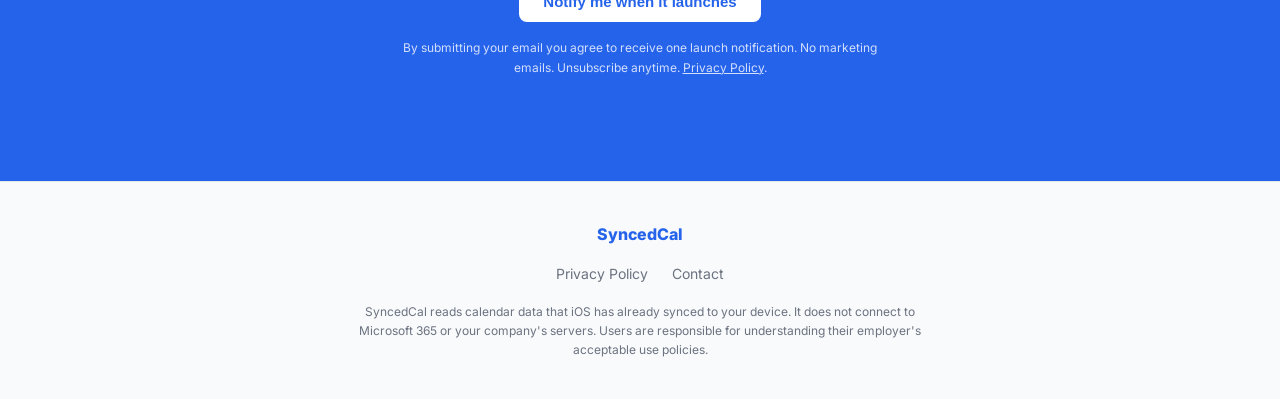
==== commit 34f57080: "feat: diversify social proof with Stack Exchange sources" ====
--- a/index.html
+++ b/index.html
@@ -119,11 +119,27 @@
           </div>
           <div class="proof-card">
             <div class="proof-source">
-              <svg class="reddit-icon" viewBox="0 0 20 20" fill="currentColor"><circle cx="10" cy="10" r="10" fill="#FF4500"/><path d="M16.67 10a1.46 1.46 0 0 0-2.47-1 7.12 7.12 0 0 0-3.85-1.23l.65-3.08 2.13.45a1 1 0 1 0 1-.97 1 1 0 0 0-.96.68l-2.38-.5a.15.15 0 0 0-.18.11l-.73 3.44a7.14 7.14 0 0 0-3.89 1.23 1.46 1.46 0 1 0-1.61 2.39 2.87 2.87 0 0 0 0 .44c0 2.24 2.61 4.06 5.83 4.06s5.83-1.82 5.83-4.06a2.87 2.87 0 0 0 0-.44 1.46 1.46 0 0 0 .63-1.52zM7.27 11a1 1 0 1 1 1 1 1 1 0 0 1-1-1zm5.58 2.71a3.58 3.58 0 0 1-2.85.79 3.58 3.58 0 0 1-2.85-.79.15.15 0 0 1 .21-.21 3.27 3.27 0 0 0 2.64.65 3.27 3.27 0 0 0 2.64-.65.15.15 0 0 1 .21.21zm-.14-1.71a1 1 0 1 1 1-1 1 1 0 0 1-1 1z" fill="white"/></svg>
-              <span>r/techsupport</span>
-            </div>
-            <p>"How can I sync my restricted work calendar (Exchange) to Google Calendar? I'm stuck using two calendars."</p>
-            <a href="https://www.reddit.com/r/techsupport/comments/e2jrks/how_can_i_sync_my_restricted_work_calendar/" target="_blank" rel="noopener">View thread</a>
+              <svg viewBox="0 0 20 20" style="width:20px;height:20px;flex-shrink:0"><rect width="20" height="20" rx="4" fill="#F48024"/><text x="10" y="14" font-size="11" text-anchor="middle" fill="white" font-family="sans-serif" font-weight="bold">so</text></svg>
+              <span>Super User</span>
+            </div>
+            <p>"My corporate policy won't let me install Google Calendar Sync on my company laptop. Is there something else that can sync my Outlook calendar?"</p>
+            <a href="https://superuser.com/questions/260361/google-calendar-sync" target="_blank" rel="noopener">View thread</a>
+          </div>
+          <div class="proof-card">
+            <div class="proof-source">
+              <svg viewBox="0 0 20 20" style="width:20px;height:20px;flex-shrink:0"><rect width="20" height="20" rx="4" fill="#F48024"/><text x="10" y="14" font-size="11" text-anchor="middle" fill="white" font-family="sans-serif" font-weight="bold">so</text></svg>
+              <span>Ask Different</span>
+            </div>
+            <p>"I would like to see personal Google Calendar events alongside work Outlook Calendar events in iOS. My work Outlook account is fairly restricted."</p>
+            <a href="https://apple.stackexchange.com/questions/476419/how-to-show-a-restricted-outlook-work-calendars-events-in-ios-calendar-app-alo" target="_blank" rel="noopener">View thread</a>
+          </div>
+          <div class="proof-card">
+            <div class="proof-source">
+              <svg viewBox="0 0 20 20" style="width:20px;height:20px;flex-shrink:0"><rect width="20" height="20" rx="4" fill="#F48024"/><text x="10" y="14" font-size="11" text-anchor="middle" fill="white" font-family="sans-serif" font-weight="bold">so</text></svg>
+              <span>Super User</span>
+            </div>
+            <p>"Outlook in the office, restricted access. How to sync calendar with something at home? Using Google Calendar on the office machine is not an appropriate solution."</p>
+            <a href="https://superuser.com/questions/447766/outlook-in-the-office-restricted-access-how-to-sync-calendar-with-something" target="_blank" rel="noopener">View thread</a>
           </div>
           <div class="proof-card">
             <div class="proof-source">
@@ -132,22 +148,6 @@
             </div>
             <p>"Unfortunately there is no easy way for me to sync them either since I work for a government entity."</p>
             <a href="https://www.reddit.com/r/workingmoms/comments/1qbughx/how_do_you_keep_work_and_home_calendars_in_sync/" target="_blank" rel="noopener">View thread</a>
-          </div>
-          <div class="proof-card">
-            <div class="proof-source">
-              <svg class="reddit-icon" viewBox="0 0 20 20" fill="currentColor"><circle cx="10" cy="10" r="10" fill="#FF4500"/><path d="M16.67 10a1.46 1.46 0 0 0-2.47-1 7.12 7.12 0 0 0-3.85-1.23l.65-3.08 2.13.45a1 1 0 1 0 1-.97 1 1 0 0 0-.96.68l-2.38-.5a.15.15 0 0 0-.18.11l-.73 3.44a7.14 7.14 0 0 0-3.89 1.23 1.46 1.46 0 1 0-1.61 2.39 2.87 2.87 0 0 0 0 .44c0 2.24 2.61 4.06 5.83 4.06s5.83-1.82 5.83-4.06a2.87 2.87 0 0 0 0-.44 1.46 1.46 0 0 0 .63-1.52zM7.27 11a1 1 0 1 1 1 1 1 1 0 0 1-1-1zm5.58 2.71a3.58 3.58 0 0 1-2.85.79 3.58 3.58 0 0 1-2.85-.79.15.15 0 0 1 .21-.21 3.27 3.27 0 0 0 2.64.65 3.27 3.27 0 0 0 2.64-.65.15.15 0 0 1 .21.21zm-.14-1.71a1 1 0 1 1 1-1 1 1 0 0 1-1 1z" fill="white"/></svg>
-              <span>r/Outlook</span>
-            </div>
-            <p>"Help syncing a work Outlook calendar to a shared family Google calendar."</p>
-            <a href="https://www.reddit.com/r/Outlook/comments/11zt1xj/help_syncing_a_work_outlook_calendar_to_a_shared/" target="_blank" rel="noopener">View thread</a>
-          </div>
-          <div class="proof-card">
-            <div class="proof-source">
-              <svg class="reddit-icon" viewBox="0 0 20 20" fill="currentColor"><circle cx="10" cy="10" r="10" fill="#FF4500"/><path d="M16.67 10a1.46 1.46 0 0 0-2.47-1 7.12 7.12 0 0 0-3.85-1.23l.65-3.08 2.13.45a1 1 0 1 0 1-.97 1 1 0 0 0-.96.68l-2.38-.5a.15.15 0 0 0-.18.11l-.73 3.44a7.14 7.14 0 0 0-3.89 1.23 1.46 1.46 0 1 0-1.61 2.39 2.87 2.87 0 0 0 0 .44c0 2.24 2.61 4.06 5.83 4.06s5.83-1.82 5.83-4.06a2.87 2.87 0 0 0 0-.44 1.46 1.46 0 0 0 .63-1.52zM7.27 11a1 1 0 1 1 1 1 1 1 0 0 1-1-1zm5.58 2.71a3.58 3.58 0 0 1-2.85.79 3.58 3.58 0 0 1-2.85-.79.15.15 0 0 1 .21-.21 3.27 3.27 0 0 0 2.64.65 3.27 3.27 0 0 0 2.64-.65.15.15 0 0 1 .21.21zm-.14-1.71a1 1 0 1 1 1-1 1 1 0 0 1-1 1z" fill="white"/></svg>
-              <span>r/Office365</span>
-            </div>
-            <p>"Neither of us can sync calendars directly. Our IT department would never approve the use of an external app."</p>
-            <a href="https://www.reddit.com/r/Office365/comments/1itej0e/sync_google_calendar_with_new_outlook/" target="_blank" rel="noopener">View thread</a>
           </div>
         </div>
       </div>
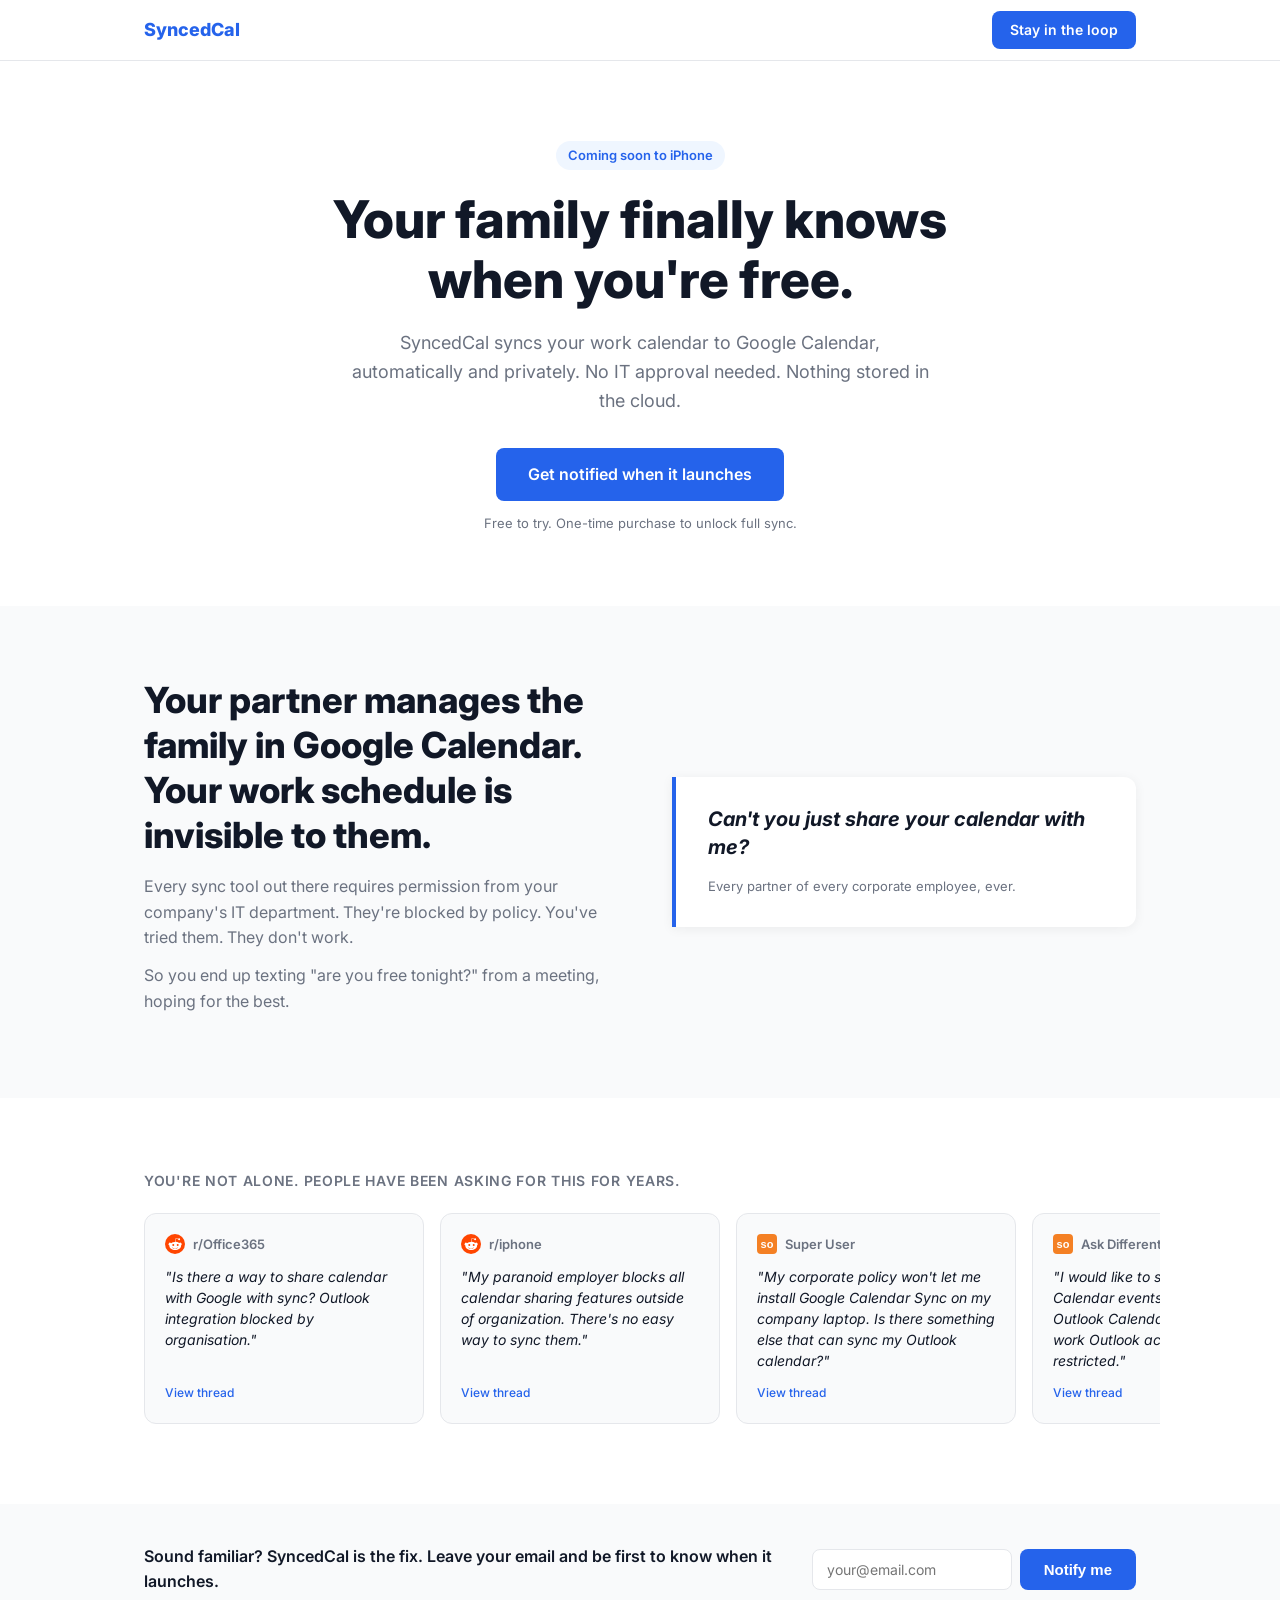
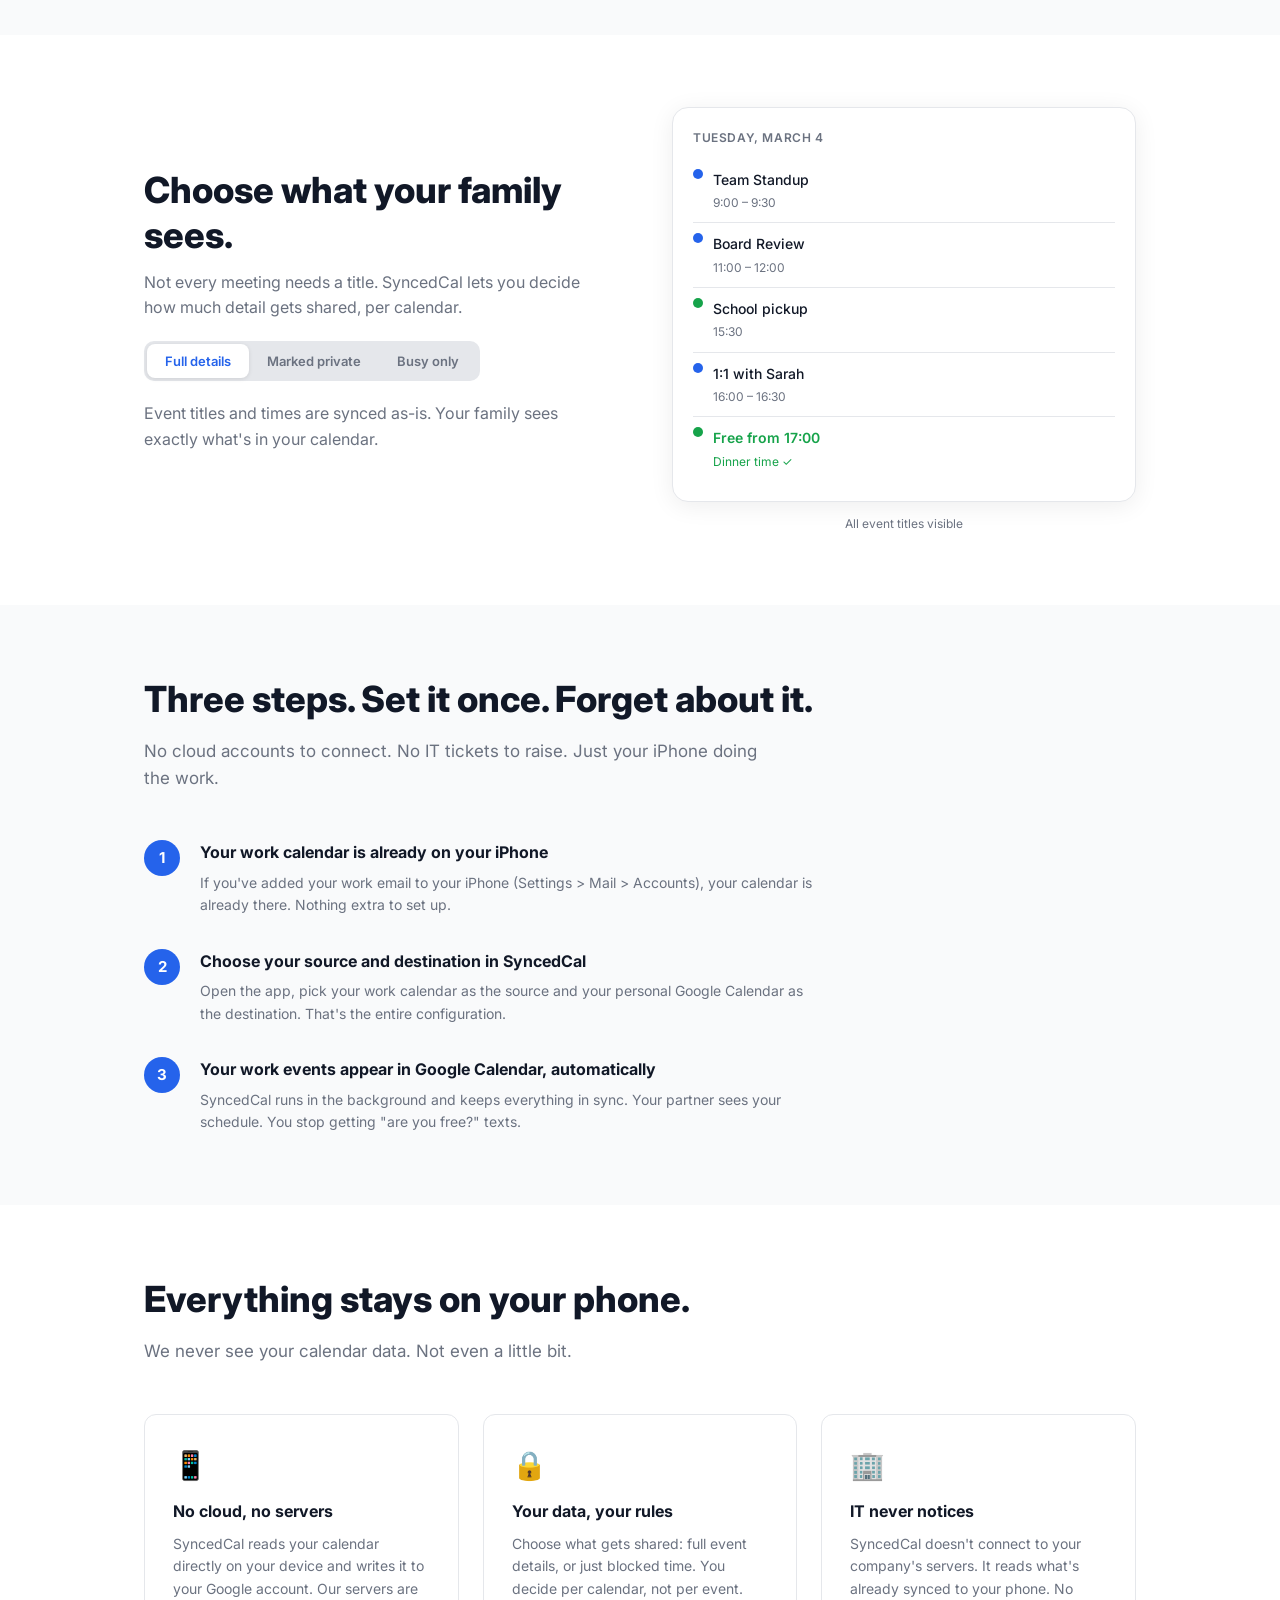
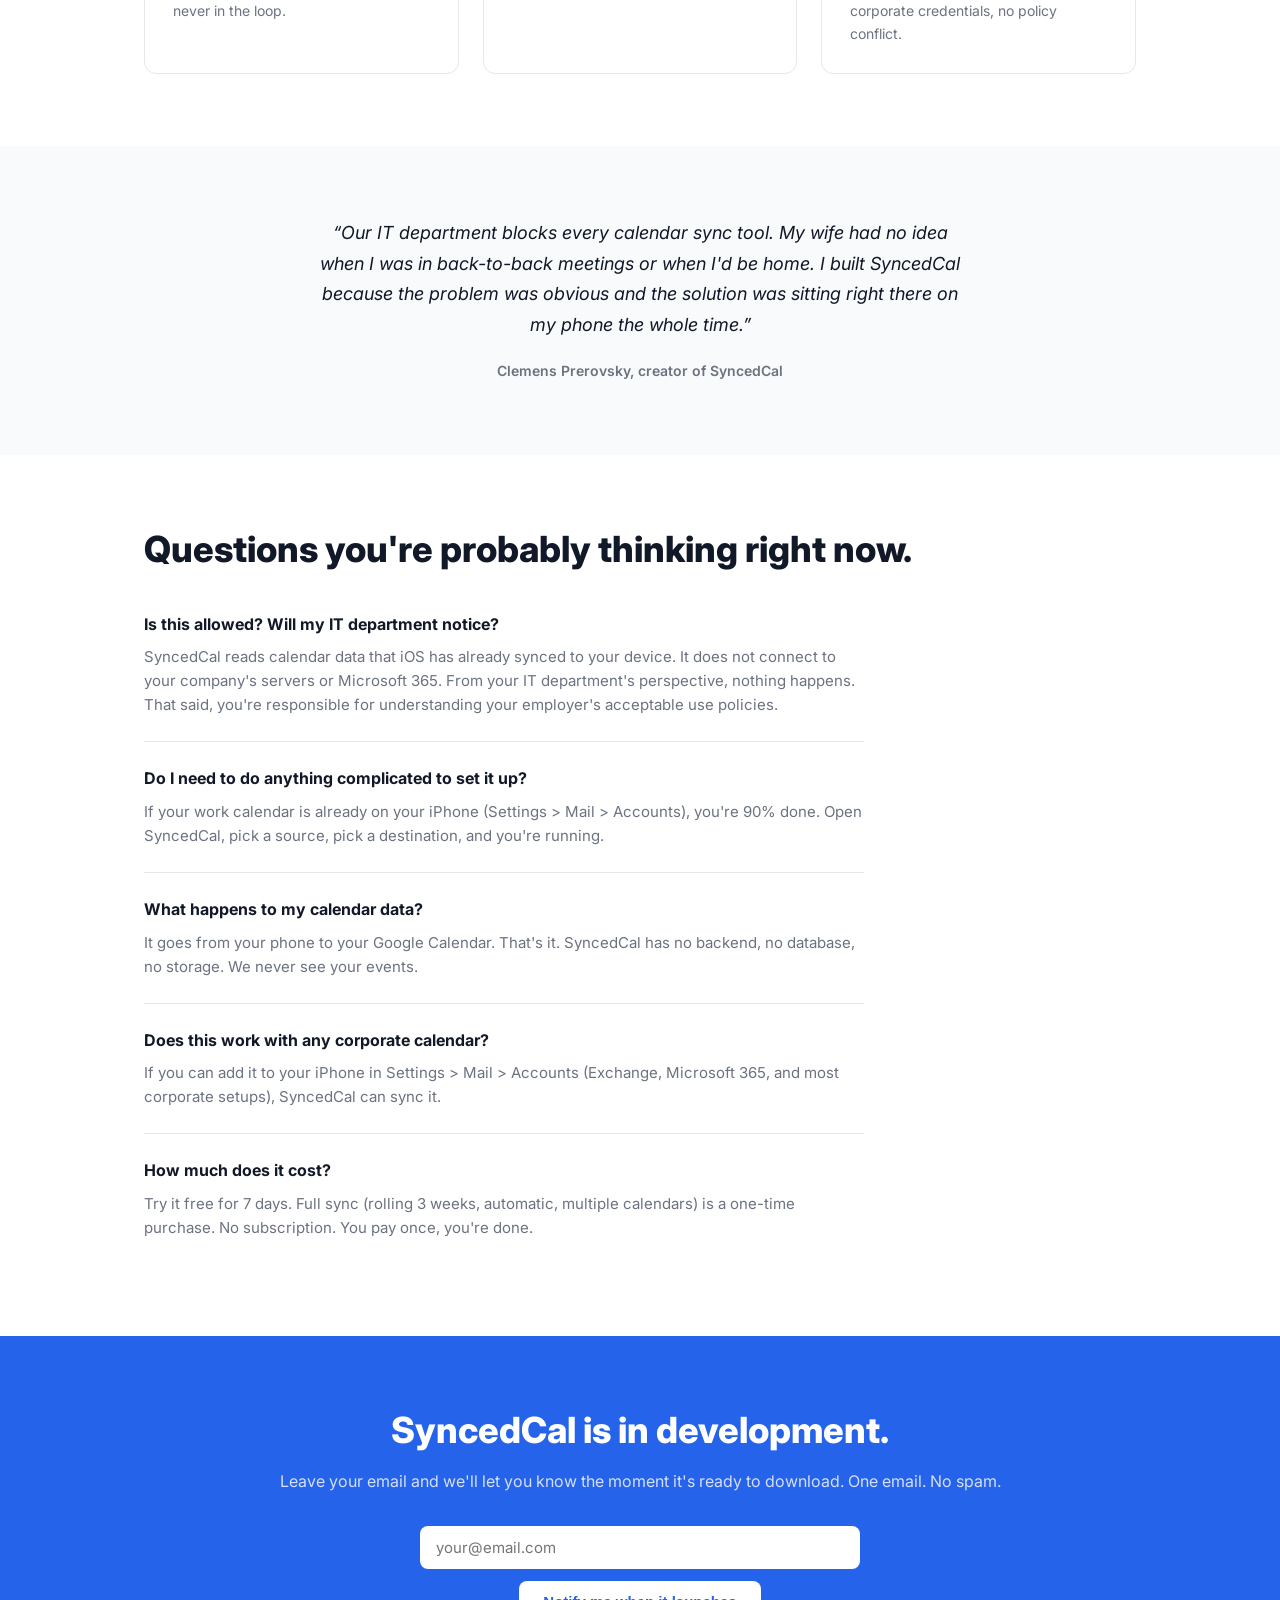
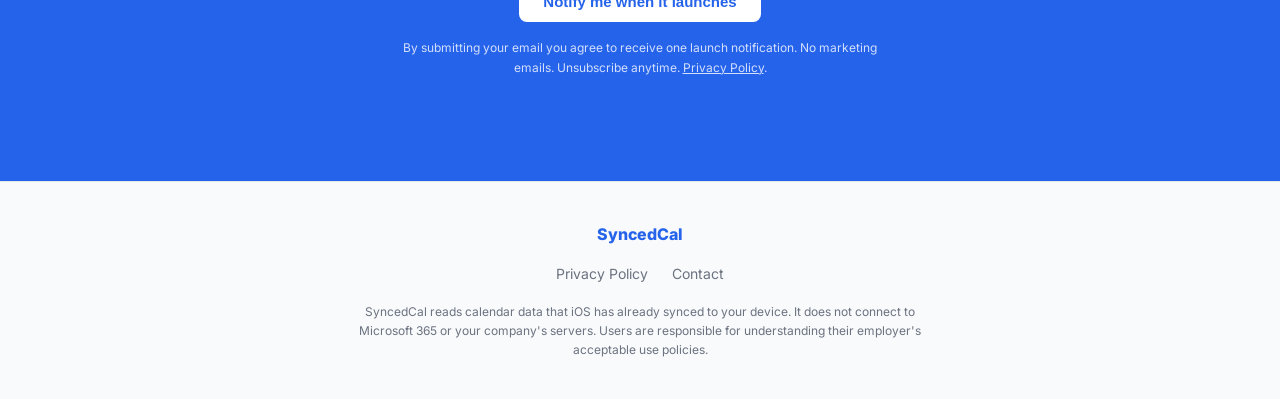
==== commit 211d28ff: "copy: free to try, 7-day trial instead of free forever" ====
--- a/index.html
+++ b/index.html
@@ -52,7 +52,7 @@
         "name": "How much does it cost?",
         "acceptedAnswer": {
           "@type": "Answer",
-          "text": "Syncing today's events is free forever. Full sync (rolling 3 weeks, automatic, multiple calendars) is a one-time purchase. No subscription. You pay once, you're done."
+          "text": "Try it free for 7 days. Full sync (rolling 3 weeks, automatic, multiple calendars) is a one-time purchase. No subscription. You pay once, you're done."
         }
       }
     ]
@@ -76,7 +76,7 @@
       <h1>Your family finally knows<br>when you're free.</h1>
       <p class="hero-sub">SyncedCal syncs your work calendar to Google Calendar, automatically and privately. No IT approval needed. Nothing stored in the cloud.</p>
       <a href="#waitlist" class="btn btn-lg" data-focus-email>Get notified when it launches</a>
-      <p class="hero-note">Free to use. One-time purchase to unlock full sync.</p>
+      <p class="hero-note">Free to try. One-time purchase to unlock full sync.</p>
     </div>
   </section>
 
@@ -312,7 +312,7 @@
         </div>
         <div class="faq-item">
           <h3>How much does it cost?</h3>
-          <p>Syncing today's events is free forever. Full sync (rolling 3 weeks, automatic, multiple calendars) is a one-time purchase. No subscription. You pay once, you're done.</p>
+          <p>Try it free for 7 days. Full sync (rolling 3 weeks, automatic, multiple calendars) is a one-time purchase. No subscription. You pay once, you're done.</p>
         </div>
       </div>
     </div>
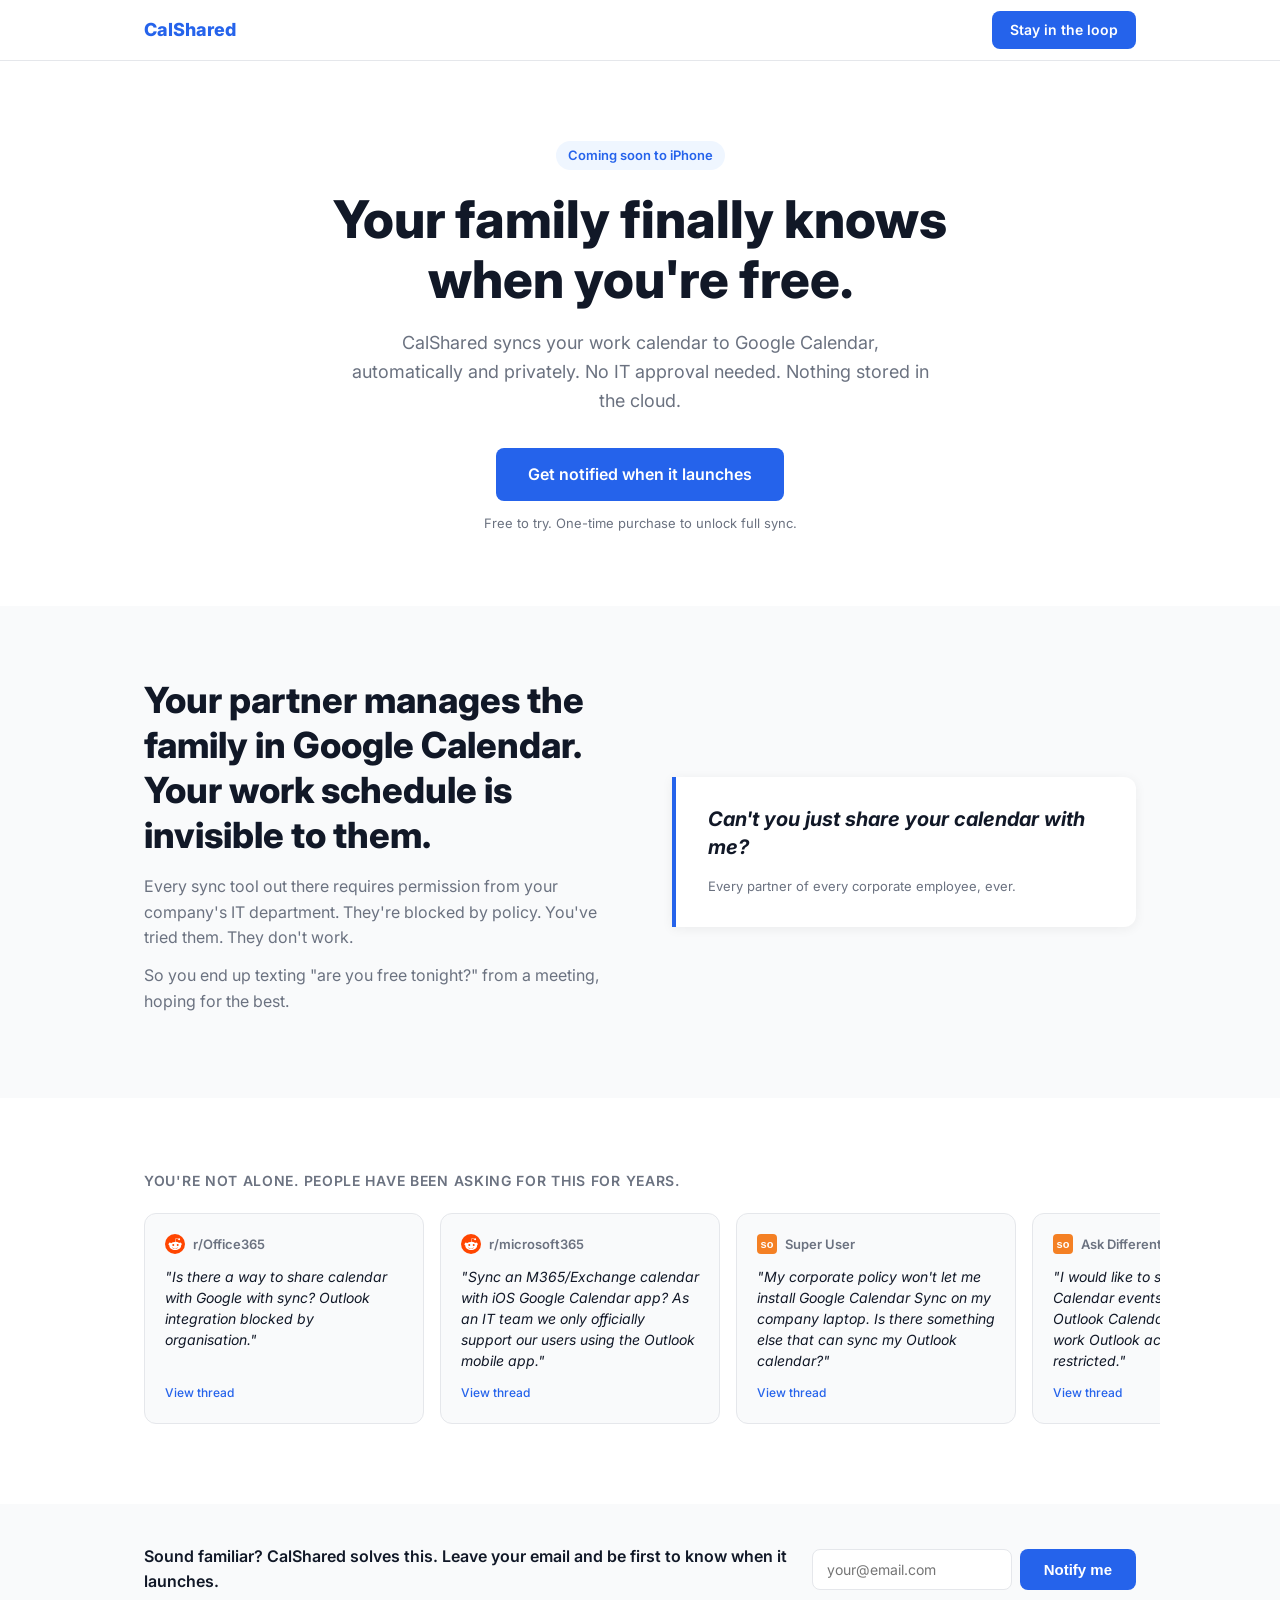
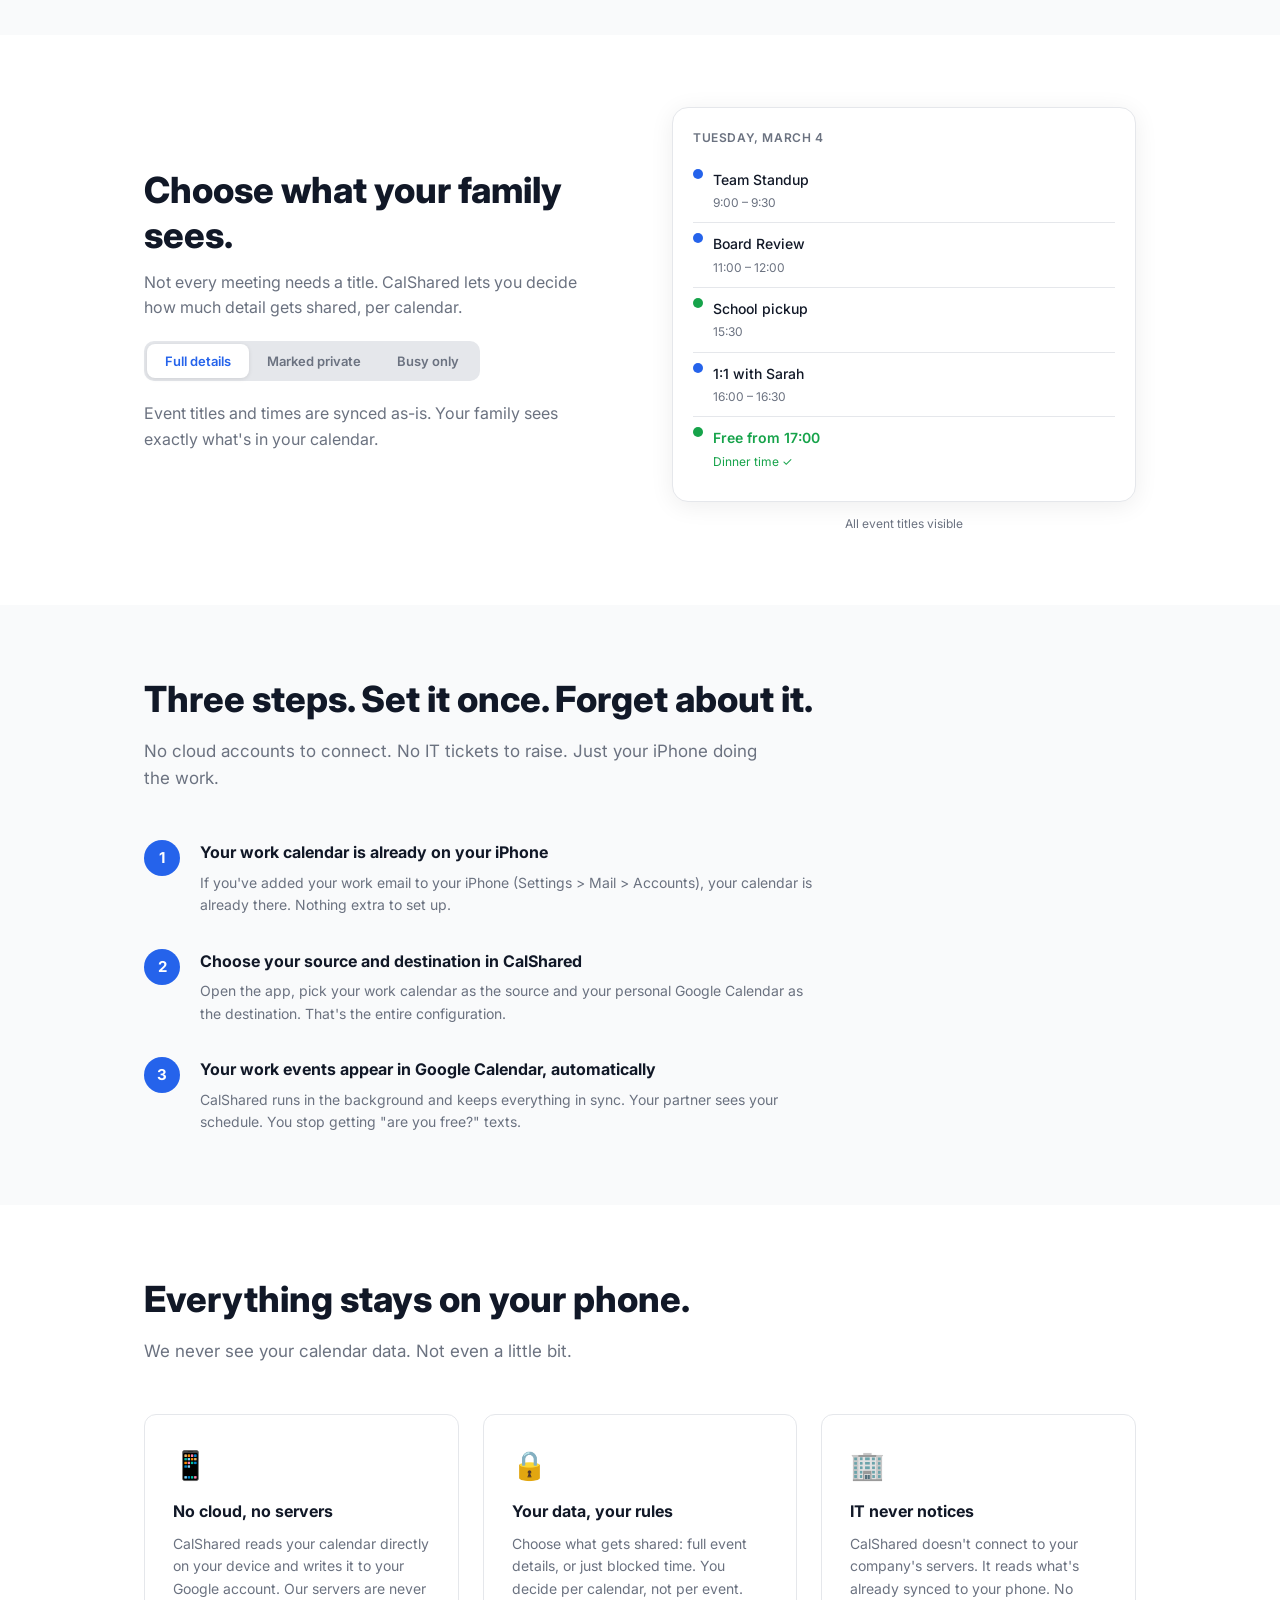
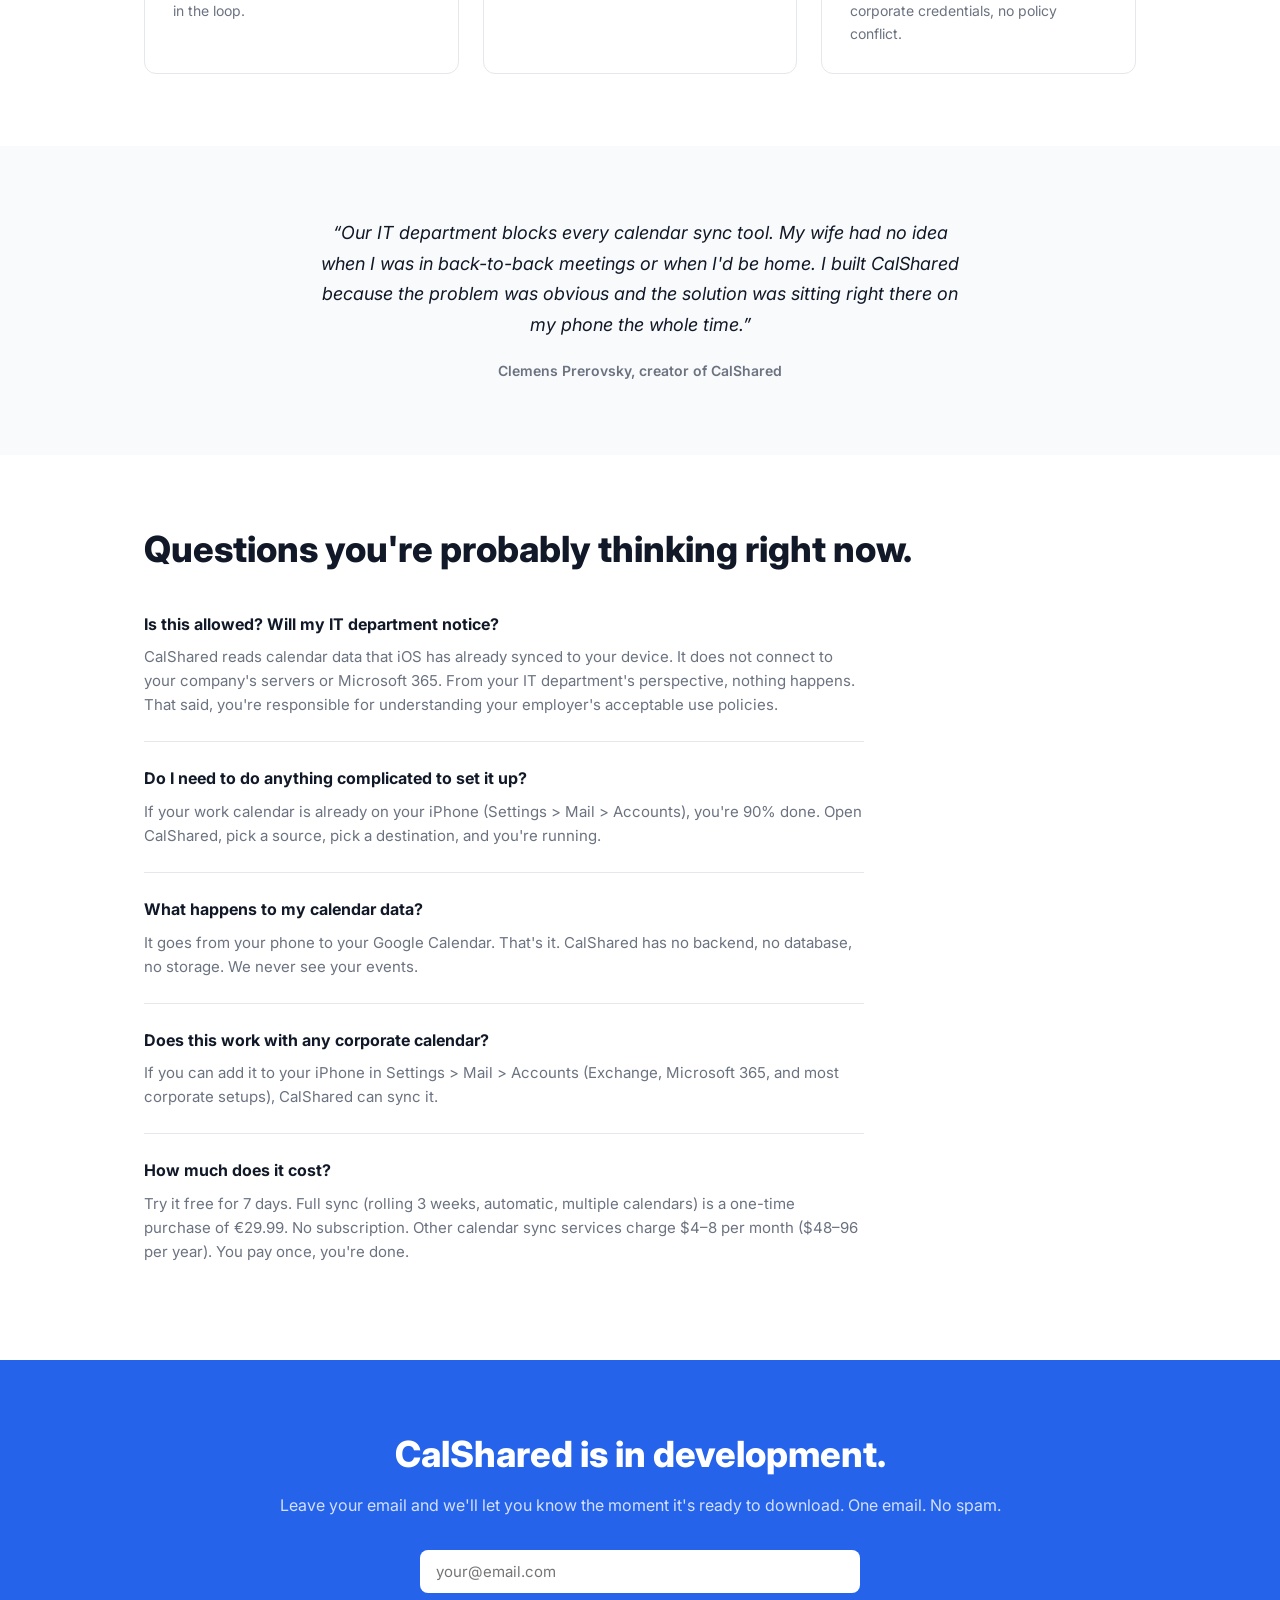
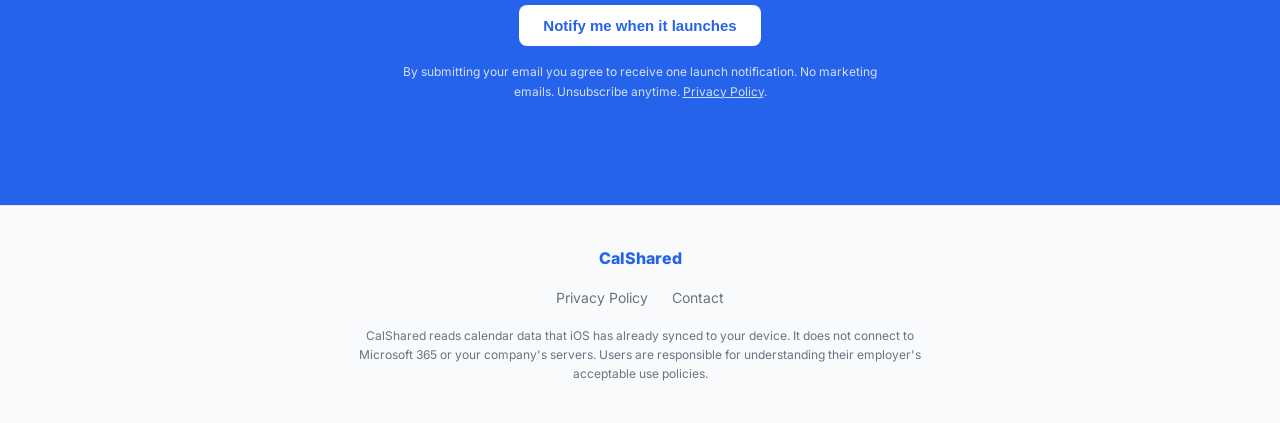
==== commit 924a24ea: "rebrand: SyncedCal -> CalShared, fix r/iphone hallucinated quote, add pricing comparison" ====
--- a/index.html
+++ b/index.html
@@ -3,8 +3,8 @@
 <head>
   <meta charset="UTF-8" />
   <meta name="viewport" content="width=device-width, initial-scale=1.0" />
-  <title>SyncedCal – Sync Your Work Calendar to Google. No IT Required.</title>
-  <meta name="description" content="SyncedCal syncs your corporate calendar to Google Calendar directly from your iPhone. No Microsoft API. No IT approval. Your family finally knows when you're free." />
+  <title>CalShared – Share Your Work Calendar With Your Family. No IT Required.</title>
+  <meta name="description" content="CalShared syncs your corporate Outlook or Exchange calendar to Google Calendar directly from your iPhone. No IT approval. No subscription. Your family finally knows when you're free." />
   <link rel="icon" href="favicon.svg" type="image/svg+xml" />
   <link rel="preconnect" href="https://fonts.googleapis.com" />
   <link href="https://fonts.googleapis.com/css2?family=Inter:wght@400;500;600;700;800&display=swap" rel="stylesheet" />
@@ -20,7 +20,7 @@
         "name": "Is this allowed? Will my IT department notice?",
         "acceptedAnswer": {
           "@type": "Answer",
-          "text": "SyncedCal reads calendar data that iOS has already synced to your device. It does not connect to your company's servers or Microsoft 365. From your IT department's perspective, nothing happens. That said, you're responsible for understanding your employer's acceptable use policies."
+          "text": "CalShared reads calendar data that iOS has already synced to your device. It does not connect to your company's servers or Microsoft 365. From your IT department's perspective, nothing happens. That said, you're responsible for understanding your employer's acceptable use policies."
         }
       },
       {
@@ -28,7 +28,7 @@
         "name": "Do I need to do anything complicated to set it up?",
         "acceptedAnswer": {
           "@type": "Answer",
-          "text": "If your work calendar is already on your iPhone (Settings > Mail > Accounts), you're 90% done. Open SyncedCal, pick a source, pick a destination, and you're running."
+          "text": "If your work calendar is already on your iPhone (Settings > Mail > Accounts), you're 90% done. Open CalShared, pick a source, pick a destination, and you're running."
         }
       },
       {
@@ -36,7 +36,7 @@
         "name": "What happens to my calendar data?",
         "acceptedAnswer": {
           "@type": "Answer",
-          "text": "It goes from your phone to your Google Calendar. That's it. SyncedCal has no backend, no database, no storage. We never see your events."
+          "text": "It goes from your phone to your Google Calendar. That's it. CalShared has no backend, no database, no storage. We never see your events."
         }
       },
       {
@@ -44,7 +44,7 @@
         "name": "Does this work with any corporate calendar?",
         "acceptedAnswer": {
           "@type": "Answer",
-          "text": "If you can add it to your iPhone in Settings > Mail > Accounts (Exchange, Microsoft 365, and most corporate setups), SyncedCal can sync it."
+          "text": "If you can add it to your iPhone in Settings > Mail > Accounts (Exchange, Microsoft 365, and most corporate setups), CalShared can sync it."
         }
       },
       {
@@ -64,7 +64,7 @@
   <!-- NAV -->
   <header class="nav">
     <div class="container nav-inner">
-      <div class="logo">SyncedCal</div>
+      <div class="logo">CalShared</div>
       <a href="#waitlist" class="btn btn-sm" data-focus-email>Stay in the loop</a>
     </div>
   </header>
@@ -74,7 +74,7 @@
     <div class="container hero-inner">
       <div class="badge">Coming soon to iPhone</div>
       <h1>Your family finally knows<br>when you're free.</h1>
-      <p class="hero-sub">SyncedCal syncs your work calendar to Google Calendar, automatically and privately. No IT approval needed. Nothing stored in the cloud.</p>
+      <p class="hero-sub">CalShared syncs your work calendar to Google Calendar, automatically and privately. No IT approval needed. Nothing stored in the cloud.</p>
       <a href="#waitlist" class="btn btn-lg" data-focus-email>Get notified when it launches</a>
       <p class="hero-note">Free to try. One-time purchase to unlock full sync.</p>
     </div>
@@ -112,10 +112,10 @@
           <div class="proof-card">
             <div class="proof-source">
               <svg class="reddit-icon" viewBox="0 0 20 20" fill="currentColor"><circle cx="10" cy="10" r="10" fill="#FF4500"/><path d="M16.67 10a1.46 1.46 0 0 0-2.47-1 7.12 7.12 0 0 0-3.85-1.23l.65-3.08 2.13.45a1 1 0 1 0 1-.97 1 1 0 0 0-.96.68l-2.38-.5a.15.15 0 0 0-.18.11l-.73 3.44a7.14 7.14 0 0 0-3.89 1.23 1.46 1.46 0 1 0-1.61 2.39 2.87 2.87 0 0 0 0 .44c0 2.24 2.61 4.06 5.83 4.06s5.83-1.82 5.83-4.06a2.87 2.87 0 0 0 0-.44 1.46 1.46 0 0 0 .63-1.52zM7.27 11a1 1 0 1 1 1 1 1 1 0 0 1-1-1zm5.58 2.71a3.58 3.58 0 0 1-2.85.79 3.58 3.58 0 0 1-2.85-.79.15.15 0 0 1 .21-.21 3.27 3.27 0 0 0 2.64.65 3.27 3.27 0 0 0 2.64-.65.15.15 0 0 1 .21.21zm-.14-1.71a1 1 0 1 1 1-1 1 1 0 0 1-1 1z" fill="white"/></svg>
-              <span>r/iphone</span>
-            </div>
-            <p>"My paranoid employer blocks all calendar sharing features outside of organization. There's no easy way to sync them."</p>
-            <a href="https://www.reddit.com/r/iphone/comments/18g38rt/outlook_365_calendar_sharing/" target="_blank" rel="noopener">View thread</a>
+              <span>r/microsoft365</span>
+            </div>
+            <p>"Sync an M365/Exchange calendar with iOS Google Calendar app? As an IT team we only officially support our users using the Outlook mobile app."</p>
+            <a href="https://www.reddit.com/r/microsoft365/comments/1r88rs4/sync_an_m365exchange_calendar_with_ios_google/" target="_blank" rel="noopener">View thread</a>
           </div>
           <div class="proof-card">
             <div class="proof-source">
@@ -135,11 +135,11 @@
           </div>
           <div class="proof-card">
             <div class="proof-source">
-              <svg viewBox="0 0 20 20" style="width:20px;height:20px;flex-shrink:0"><rect width="20" height="20" rx="4" fill="#F48024"/><text x="10" y="14" font-size="11" text-anchor="middle" fill="white" font-family="sans-serif" font-weight="bold">so</text></svg>
-              <span>Super User</span>
-            </div>
-            <p>"Outlook in the office, restricted access. How to sync calendar with something at home? Using Google Calendar on the office machine is not an appropriate solution."</p>
-            <a href="https://superuser.com/questions/447766/outlook-in-the-office-restricted-access-how-to-sync-calendar-with-something" target="_blank" rel="noopener">View thread</a>
+              <svg viewBox="0 0 20 20" style="width:20px;height:20px;flex-shrink:0"><rect width="20" height="20" rx="4" fill="#0078D4"/><text x="10" y="14" font-size="9" text-anchor="middle" fill="white" font-family="sans-serif" font-weight="bold">MS</text></svg>
+              <span>Microsoft Q&amp;A</span>
+            </div>
+            <p>"One of my users wants to sync Outlook calendar to personal calendar on iOS. Personal Google Calendar syncing is not available."</p>
+            <a href="https://learn.microsoft.com/en-us/answers/questions/1653404/sync-outlook-calendar" target="_blank" rel="noopener">View thread</a>
           </div>
           <div class="proof-card">
             <div class="proof-source">
@@ -157,7 +157,7 @@
   <!-- INLINE WAITLIST -->
   <section class="section section-alt inline-waitlist">
     <div class="container inline-waitlist-inner">
-      <p>Sound familiar? SyncedCal is the fix. Leave your email and be first to know when it launches.</p>
+      <p>Sound familiar? CalShared solves this. Leave your email and be first to know when it launches.</p>
       <form class="inline-waitlist-form" id="inlineWaitlistForm">
         <input type="email" id="inlineEmailInput" placeholder="your@email.com" required />
         <button type="submit" class="btn">Notify me</button>
@@ -171,7 +171,7 @@
     <div class="container privacy-demo">
       <div class="privacy-demo-text">
         <h2>Choose what your family sees.</h2>
-        <p>Not every meeting needs a title. SyncedCal lets you decide how much detail gets shared, per calendar.</p>
+        <p>Not every meeting needs a title. CalShared lets you decide how much detail gets shared, per calendar.</p>
         <div class="privacy-tabs">
           <button class="privacy-tab active" data-level="full">Full details</button>
           <button class="privacy-tab" data-level="private">Marked private</button>
@@ -239,7 +239,7 @@
         <div class="step">
           <div class="step-num">2</div>
           <div>
-            <h3>Choose your source and destination in SyncedCal</h3>
+            <h3>Choose your source and destination in CalShared</h3>
             <p>Open the app, pick your work calendar as the source and your personal Google Calendar as the destination. That's the entire configuration.</p>
           </div>
         </div>
@@ -247,7 +247,7 @@
           <div class="step-num">3</div>
           <div>
             <h3>Your work events appear in Google Calendar, automatically</h3>
-            <p>SyncedCal runs in the background and keeps everything in sync. Your partner sees your schedule. You stop getting "are you free?" texts.</p>
+            <p>CalShared runs in the background and keeps everything in sync. Your partner sees your schedule. You stop getting "are you free?" texts.</p>
           </div>
         </div>
       </div>
@@ -263,7 +263,7 @@
         <div class="card">
           <div class="card-icon">📱</div>
           <h3>No cloud, no servers</h3>
-          <p>SyncedCal reads your calendar directly on your device and writes it to your Google account. Our servers are never in the loop.</p>
+          <p>CalShared reads your calendar directly on your device and writes it to your Google account. Our servers are never in the loop.</p>
         </div>
         <div class="card">
           <div class="card-icon">🔒</div>
@@ -273,7 +273,7 @@
         <div class="card">
           <div class="card-icon">🏢</div>
           <h3>IT never notices</h3>
-          <p>SyncedCal doesn't connect to your company's servers. It reads what's already synced to your phone. No corporate credentials, no policy conflict.</p>
+          <p>CalShared doesn't connect to your company's servers. It reads what's already synced to your phone. No corporate credentials, no policy conflict.</p>
         </div>
       </div>
     </div>
@@ -283,8 +283,8 @@
   <section class="section section-alt">
     <div class="container founder">
       <div class="founder-inner">
-        <p class="founder-quote">Our IT department blocks every calendar sync tool. My wife had no idea when I was in back-to-back meetings or when I'd be home. I built SyncedCal because the problem was obvious and the solution was sitting right there on my phone the whole time.</p>
-        <p class="founder-name">Clemens Prerovsky, creator of SyncedCal</p>
+        <p class="founder-quote">Our IT department blocks every calendar sync tool. My wife had no idea when I was in back-to-back meetings or when I'd be home. I built CalShared because the problem was obvious and the solution was sitting right there on my phone the whole time.</p>
+        <p class="founder-name">Clemens Prerovsky, creator of CalShared</p>
       </div>
     </div>
   </section>
@@ -296,23 +296,23 @@
       <div class="faq">
         <div class="faq-item">
           <h3>Is this allowed? Will my IT department notice?</h3>
-          <p>SyncedCal reads calendar data that iOS has already synced to your device. It does not connect to your company's servers or Microsoft 365. From your IT department's perspective, nothing happens. That said, you're responsible for understanding your employer's acceptable use policies.</p>
+          <p>CalShared reads calendar data that iOS has already synced to your device. It does not connect to your company's servers or Microsoft 365. From your IT department's perspective, nothing happens. That said, you're responsible for understanding your employer's acceptable use policies.</p>
         </div>
         <div class="faq-item">
           <h3>Do I need to do anything complicated to set it up?</h3>
-          <p>If your work calendar is already on your iPhone (Settings > Mail > Accounts), you're 90% done. Open SyncedCal, pick a source, pick a destination, and you're running.</p>
+          <p>If your work calendar is already on your iPhone (Settings > Mail > Accounts), you're 90% done. Open CalShared, pick a source, pick a destination, and you're running.</p>
         </div>
         <div class="faq-item">
           <h3>What happens to my calendar data?</h3>
-          <p>It goes from your phone to your Google Calendar. That's it. SyncedCal has no backend, no database, no storage. We never see your events.</p>
+          <p>It goes from your phone to your Google Calendar. That's it. CalShared has no backend, no database, no storage. We never see your events.</p>
         </div>
         <div class="faq-item">
           <h3>Does this work with any corporate calendar?</h3>
-          <p>If you can add it to your iPhone in Settings > Mail > Accounts (Exchange, Microsoft 365, and most corporate setups), SyncedCal can sync it.</p>
+          <p>If you can add it to your iPhone in Settings > Mail > Accounts (Exchange, Microsoft 365, and most corporate setups), CalShared can sync it.</p>
         </div>
         <div class="faq-item">
           <h3>How much does it cost?</h3>
-          <p>Try it free for 7 days. Full sync (rolling 3 weeks, automatic, multiple calendars) is a one-time purchase. No subscription. You pay once, you're done.</p>
+          <p>Try it free for 7 days. Full sync (rolling 3 weeks, automatic, multiple calendars) is a one-time purchase of €29.99. No subscription. Other calendar sync services charge $4–8 per month ($48–96 per year). You pay once, you're done.</p>
         </div>
       </div>
     </div>
@@ -321,7 +321,7 @@
   <!-- WAITLIST -->
   <section class="section waitlist" id="waitlist">
     <div class="container waitlist-inner">
-      <h2>SyncedCal is in development.</h2>
+      <h2>CalShared is in development.</h2>
       <p>Leave your email and we'll let you know the moment it's ready to download. One email. No spam.</p>
       <form class="waitlist-form" id="waitlistForm">
         <input type="email" id="emailInput" placeholder="your@email.com" required />
@@ -329,7 +329,7 @@
       </form>
       <p class="waitlist-legal">By submitting your email you agree to receive one launch notification. No marketing emails. Unsubscribe anytime. <a href="privacy.html">Privacy Policy</a>.</p>
       <div id="formSuccess" class="form-success" style="display:none">
-        You're on the list. We'll be in touch when SyncedCal is ready.
+        You're on the list. We'll be in touch when CalShared is ready.
       </div>
     </div>
   </section>
@@ -337,12 +337,12 @@
   <!-- FOOTER -->
   <footer class="footer">
     <div class="container footer-inner">
-      <div class="footer-logo">SyncedCal</div>
+      <div class="footer-logo">CalShared</div>
       <div class="footer-links">
         <a href="privacy.html">Privacy Policy</a>
-        <a href="mailto:hello@syncedcal.com">Contact</a>
-      </div>
-      <p class="footer-note">SyncedCal reads calendar data that iOS has already synced to your device. It does not connect to Microsoft 365 or your company's servers. Users are responsible for understanding their employer's acceptable use policies.</p>
+        <a href="mailto:hello@calshared.com">Contact</a>
+      </div>
+      <p class="footer-note">CalShared reads calendar data that iOS has already synced to your device. It does not connect to Microsoft 365 or your company's servers. Users are responsible for understanding their employer's acceptable use policies.</p>
     </div>
   </footer>
 
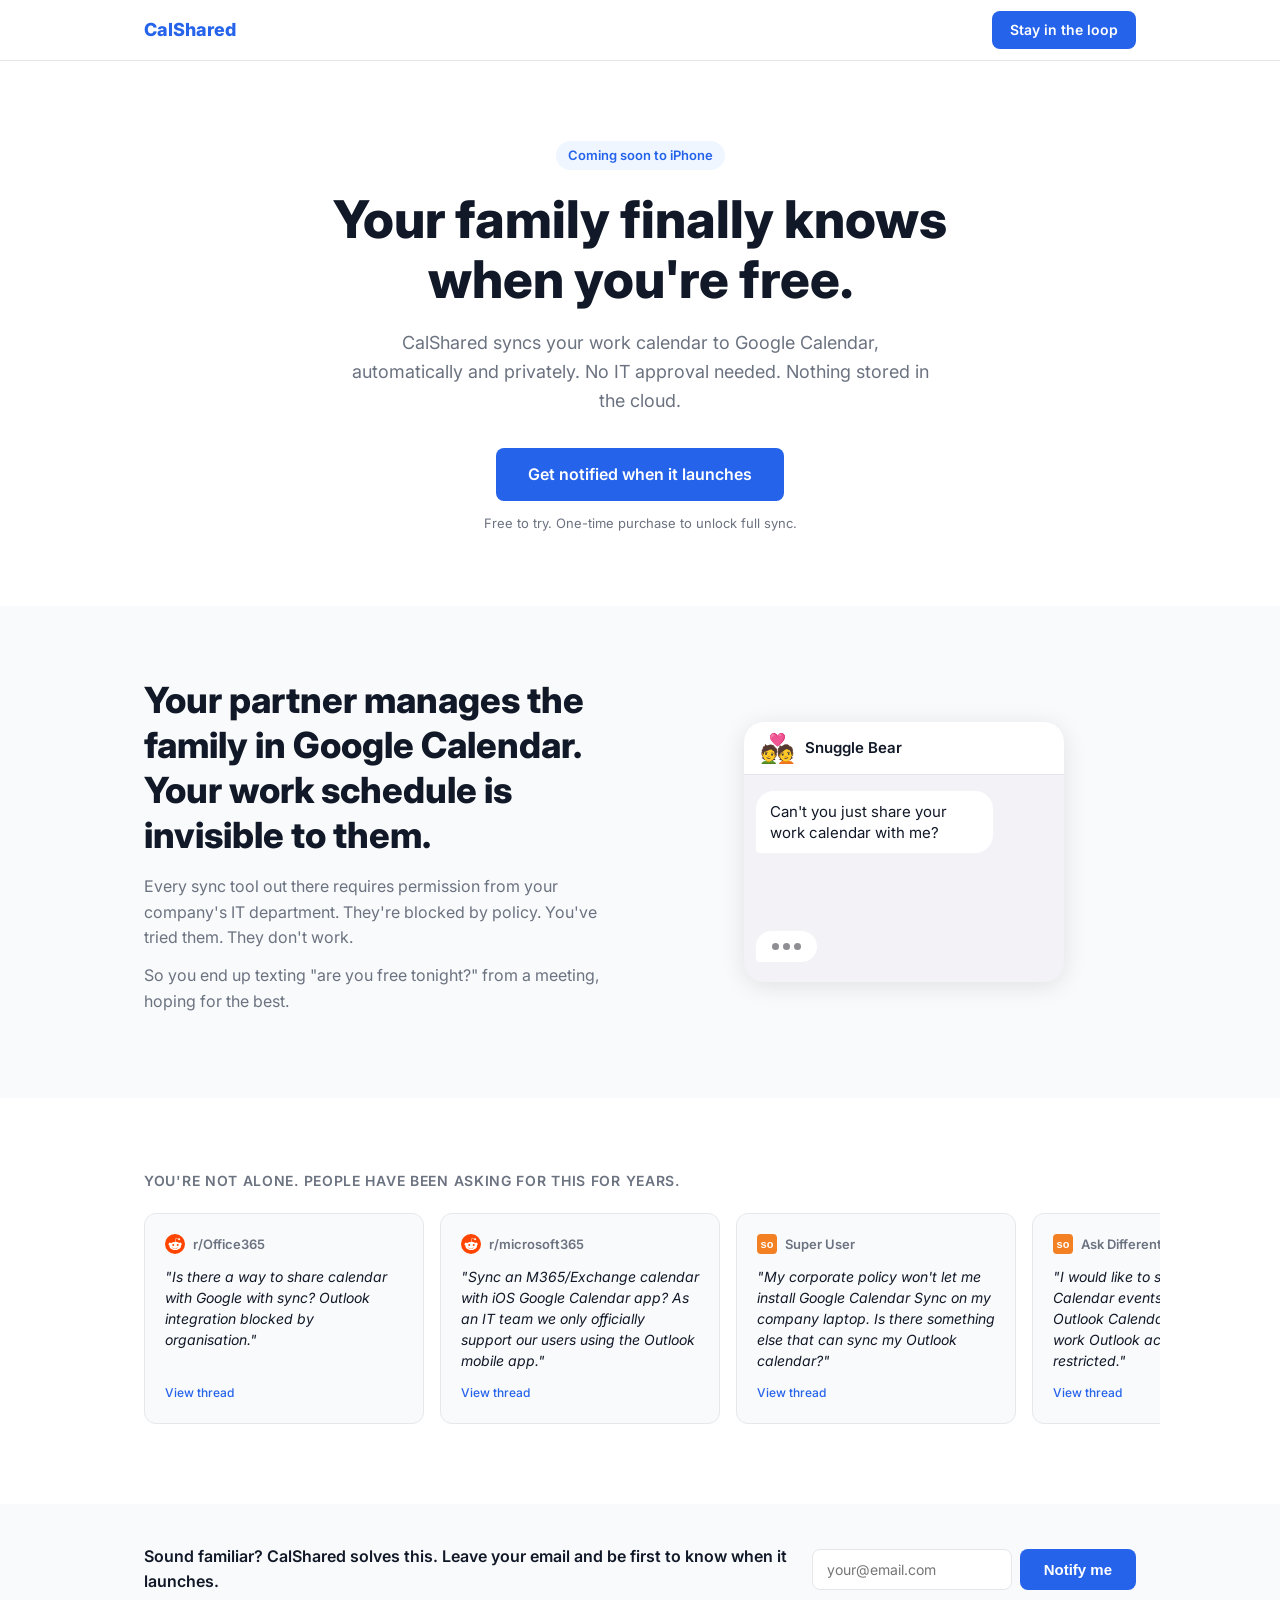
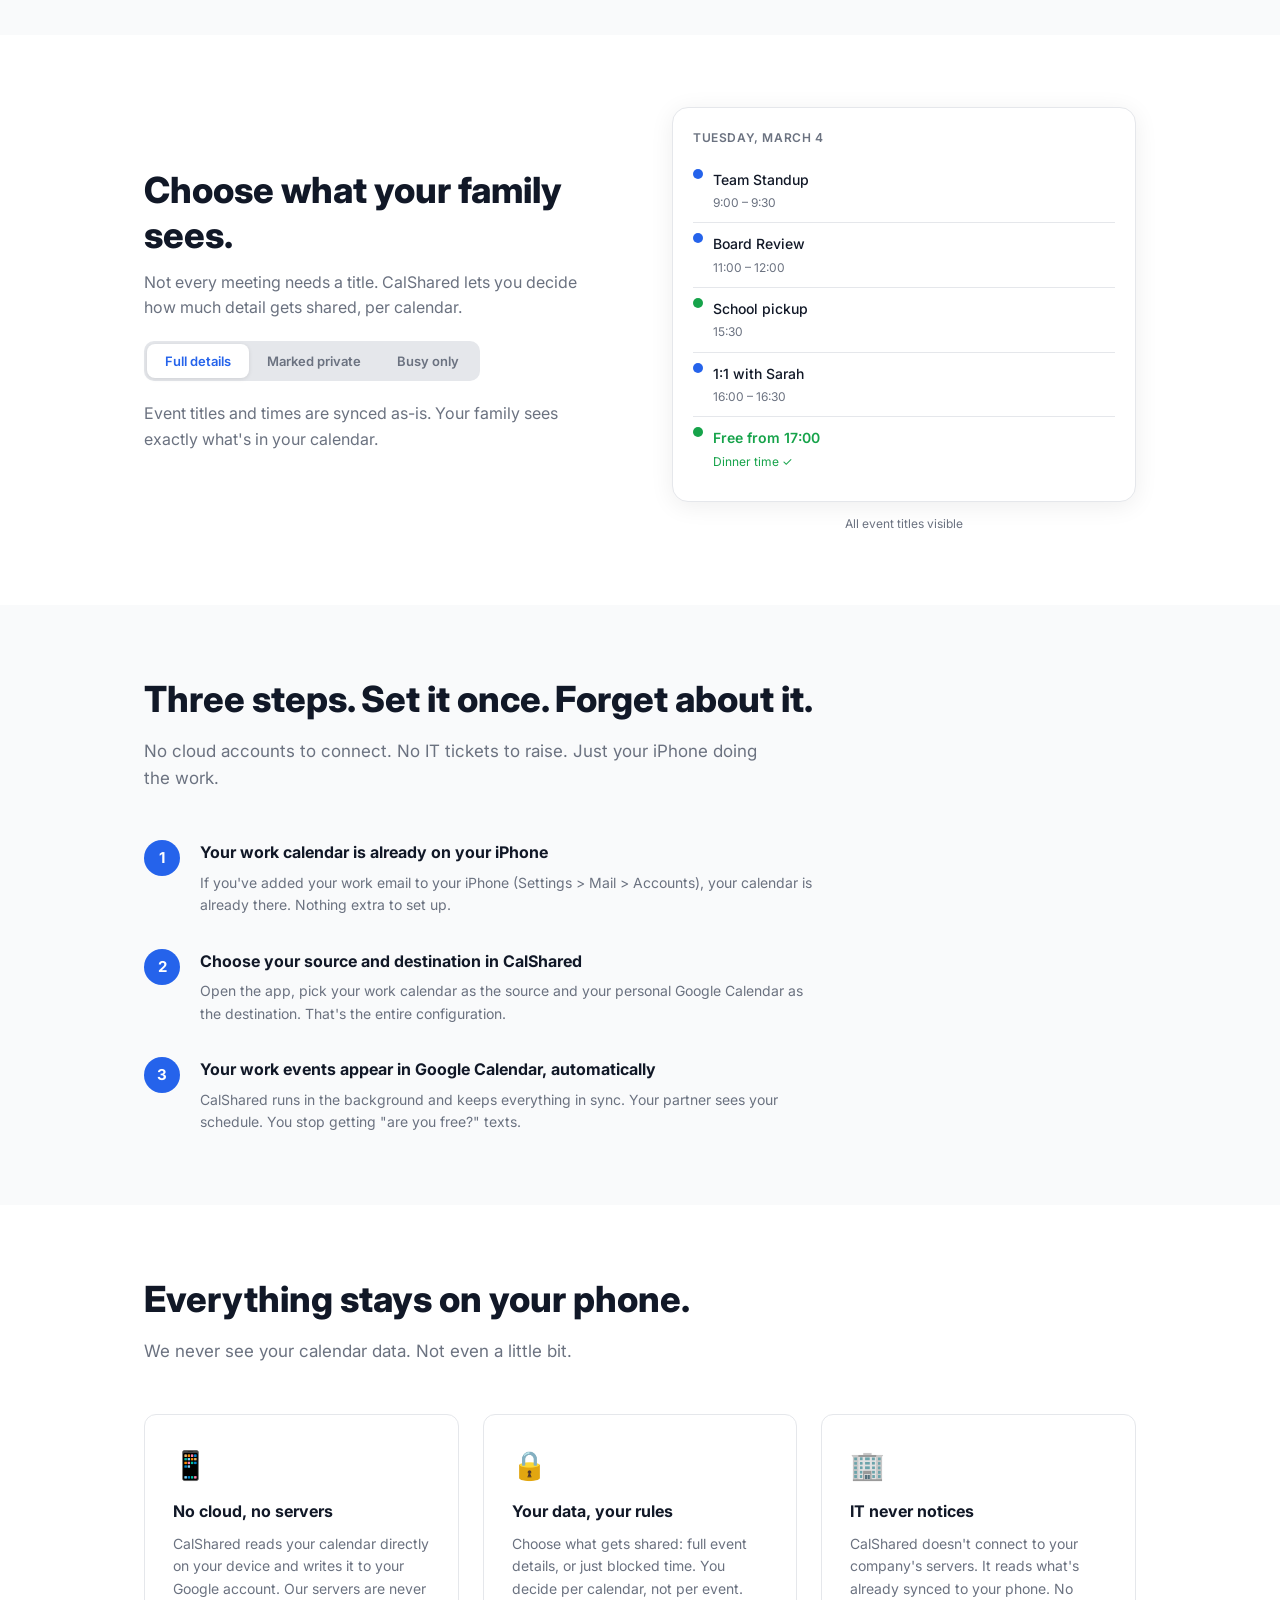
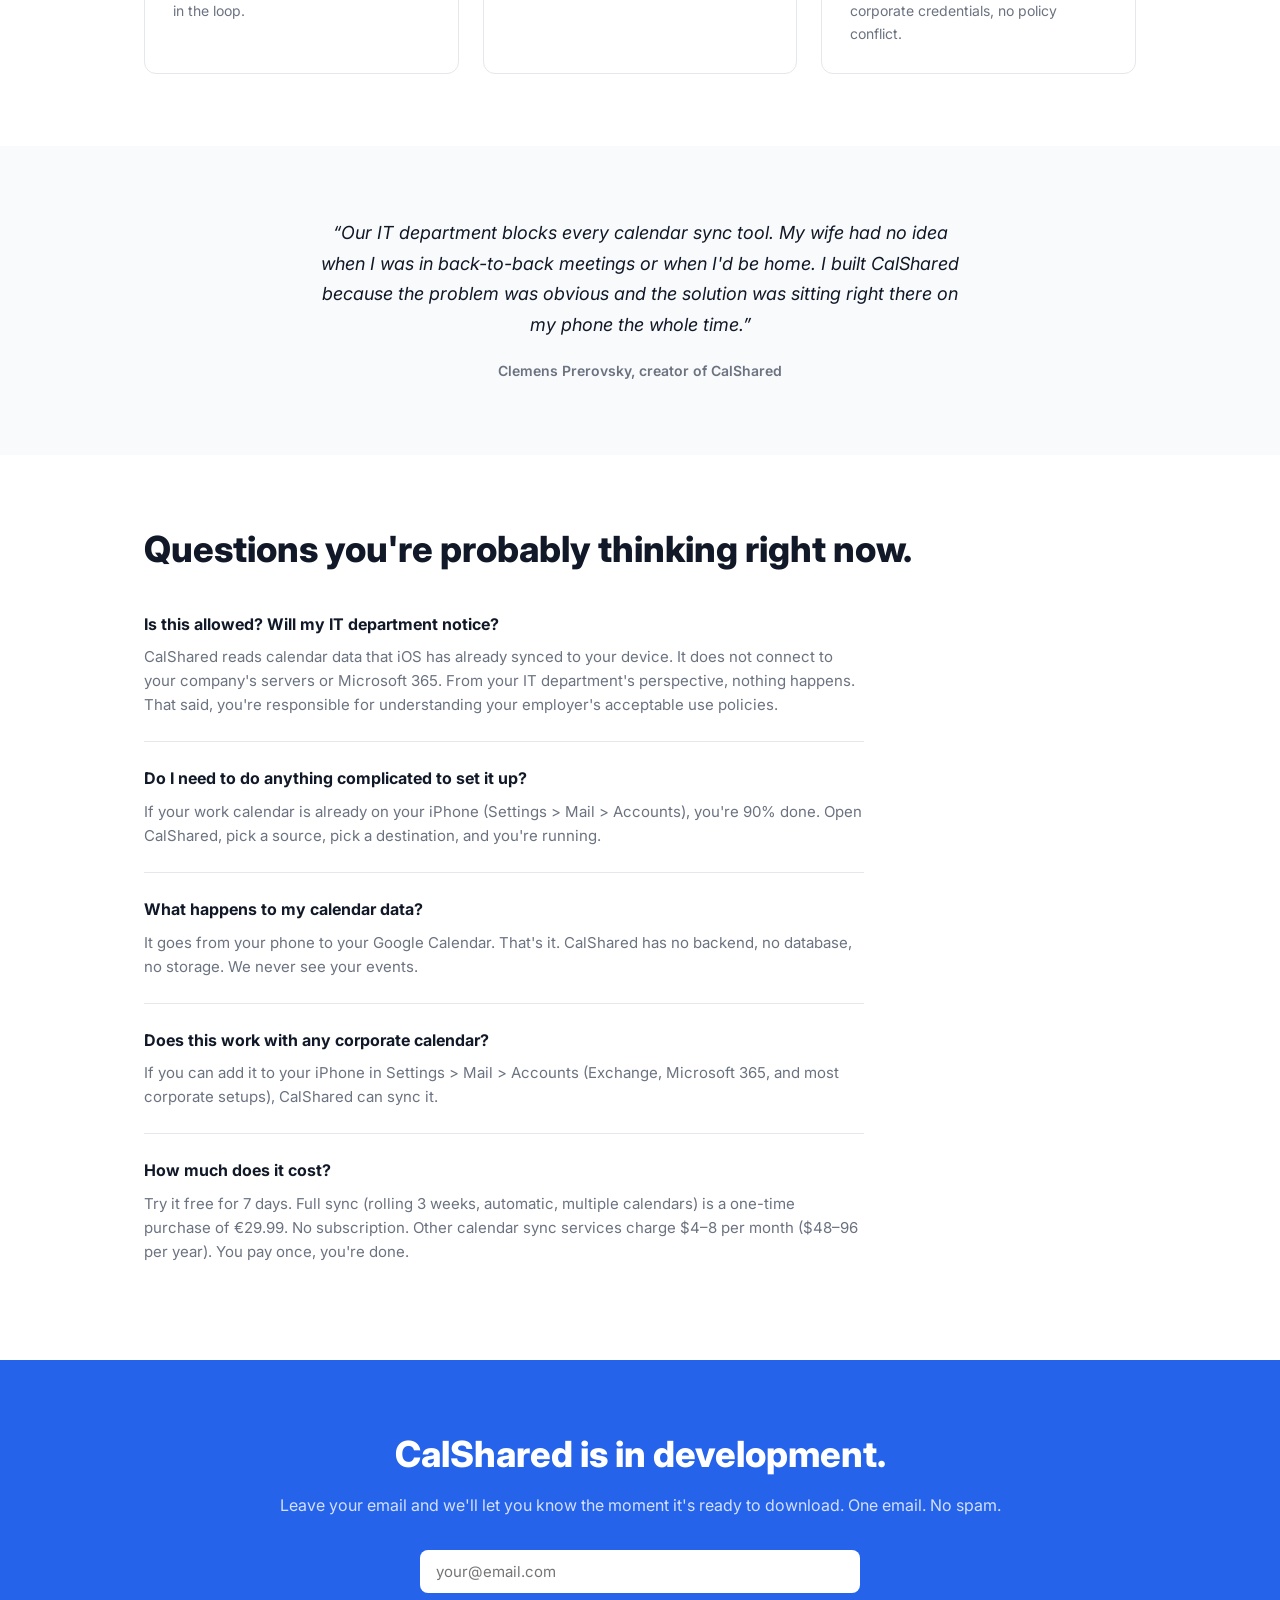
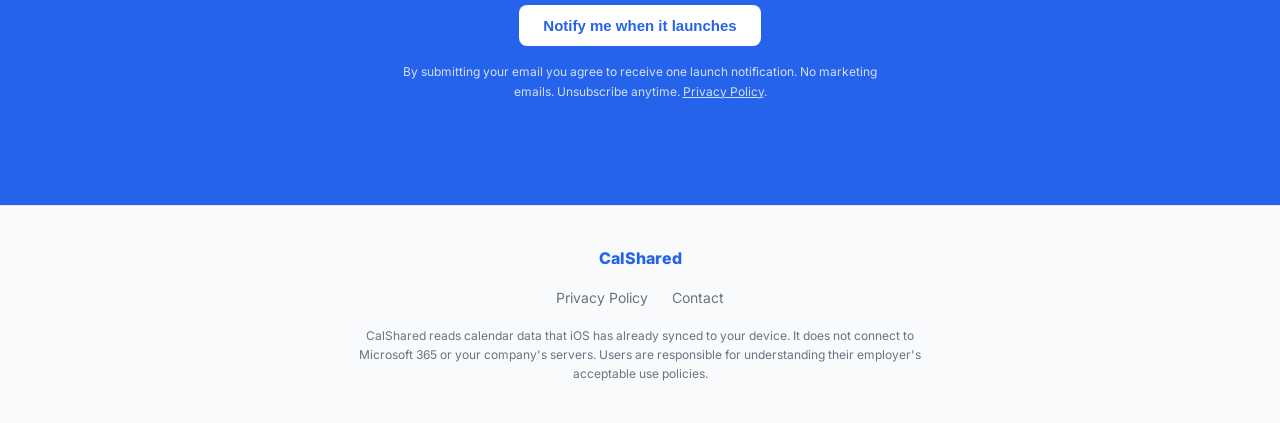
==== commit 958f3402: "feat: chat bubble animation in problem section" ====
--- a/index.html
+++ b/index.html
@@ -88,9 +88,18 @@
         <p>Every sync tool out there requires permission from your company's IT department. They're blocked by policy. You've tried them. They don't work.</p>
         <p>So you end up texting "are you free tonight?" from a meeting, hoping for the best.</p>
       </div>
-      <div class="problem-quote">
-        <p>Can't you just share your calendar with me?</p>
-        <span>Every partner of every corporate employee, ever.</span>
+      <div class="chat-mock">
+        <div class="chat-header">
+          <div class="chat-avatar">💑</div>
+          <div class="chat-name">Snuggle Bear</div>
+        </div>
+        <div class="chat-body">
+          <div class="chat-bubble incoming">Can't you just share your work calendar with me?</div>
+          <div class="chat-bubble outgoing" id="chatReply" style="opacity:0">I literally cannot. Believe me, I've tried.</div>
+          <div class="chat-typing" id="chatTyping" style="display:none">
+            <span></span><span></span><span></span>
+          </div>
+        </div>
       </div>
     </div>
   </section>
--- a/style.css
+++ b/style.css
@@ -169,24 +169,74 @@
 }
 .problem-text h2 { margin-bottom: 16px; }
 .problem-text p { color: var(--text-muted); margin-bottom: 12px; font-size: 16px; }
-.problem-quote {
-  background: var(--bg);
-  border-left: 4px solid var(--blue);
-  border-radius: 0 var(--radius) var(--radius) 0;
-  padding: 28px 32px;
-  box-shadow: 0 2px 12px rgba(0,0,0,0.06);
-}
-.problem-quote p {
-  font-size: 20px;
-  font-weight: 700;
-  font-style: italic;
-  color: var(--text);
-  margin-bottom: 12px;
+/* CHAT MOCK */
+.chat-mock {
+  background: #f2f2f7;
+  border-radius: 20px;
+  overflow: hidden;
+  box-shadow: 0 4px 24px rgba(0,0,0,0.10);
+  max-width: 320px;
+  margin: 0 auto;
+  font-family: -apple-system, 'Inter', sans-serif;
+}
+.chat-header {
+  background: #fff;
+  padding: 12px 16px;
+  display: flex;
+  align-items: center;
+  gap: 10px;
+  border-bottom: 1px solid #e5e5ea;
+}
+.chat-avatar { font-size: 28px; line-height: 1; }
+.chat-name { font-weight: 600; font-size: 15px; color: var(--text); }
+.chat-body {
+  padding: 16px 12px 20px;
+  display: flex;
+  flex-direction: column;
+  gap: 8px;
+}
+.chat-bubble {
+  max-width: 80%;
+  padding: 10px 14px;
+  border-radius: 18px;
+  font-size: 15px;
   line-height: 1.4;
 }
-.problem-quote span {
-  font-size: 13px;
-  color: var(--text-muted);
+.chat-bubble.incoming {
+  background: #fff;
+  color: var(--text);
+  align-self: flex-start;
+  border-bottom-left-radius: 4px;
+}
+.chat-bubble.outgoing {
+  background: #2563EB;
+  color: #fff;
+  align-self: flex-end;
+  border-bottom-right-radius: 4px;
+  transition: opacity 0.4s ease;
+}
+.chat-typing {
+  align-self: flex-start;
+  background: #fff;
+  border-radius: 18px;
+  border-bottom-left-radius: 4px;
+  padding: 12px 16px;
+  display: flex;
+  gap: 4px;
+  align-items: center;
+}
+.chat-typing span {
+  width: 7px;
+  height: 7px;
+  background: #8e8e93;
+  border-radius: 50%;
+  animation: typing-dot 1.2s infinite;
+}
+.chat-typing span:nth-child(2) { animation-delay: 0.2s; }
+.chat-typing span:nth-child(3) { animation-delay: 0.4s; }
+@keyframes typing-dot {
+  0%, 60%, 100% { opacity: 0.3; transform: scale(1); }
+  30% { opacity: 1; transform: scale(1.2); }
 }
 
 /* FOUNDER */
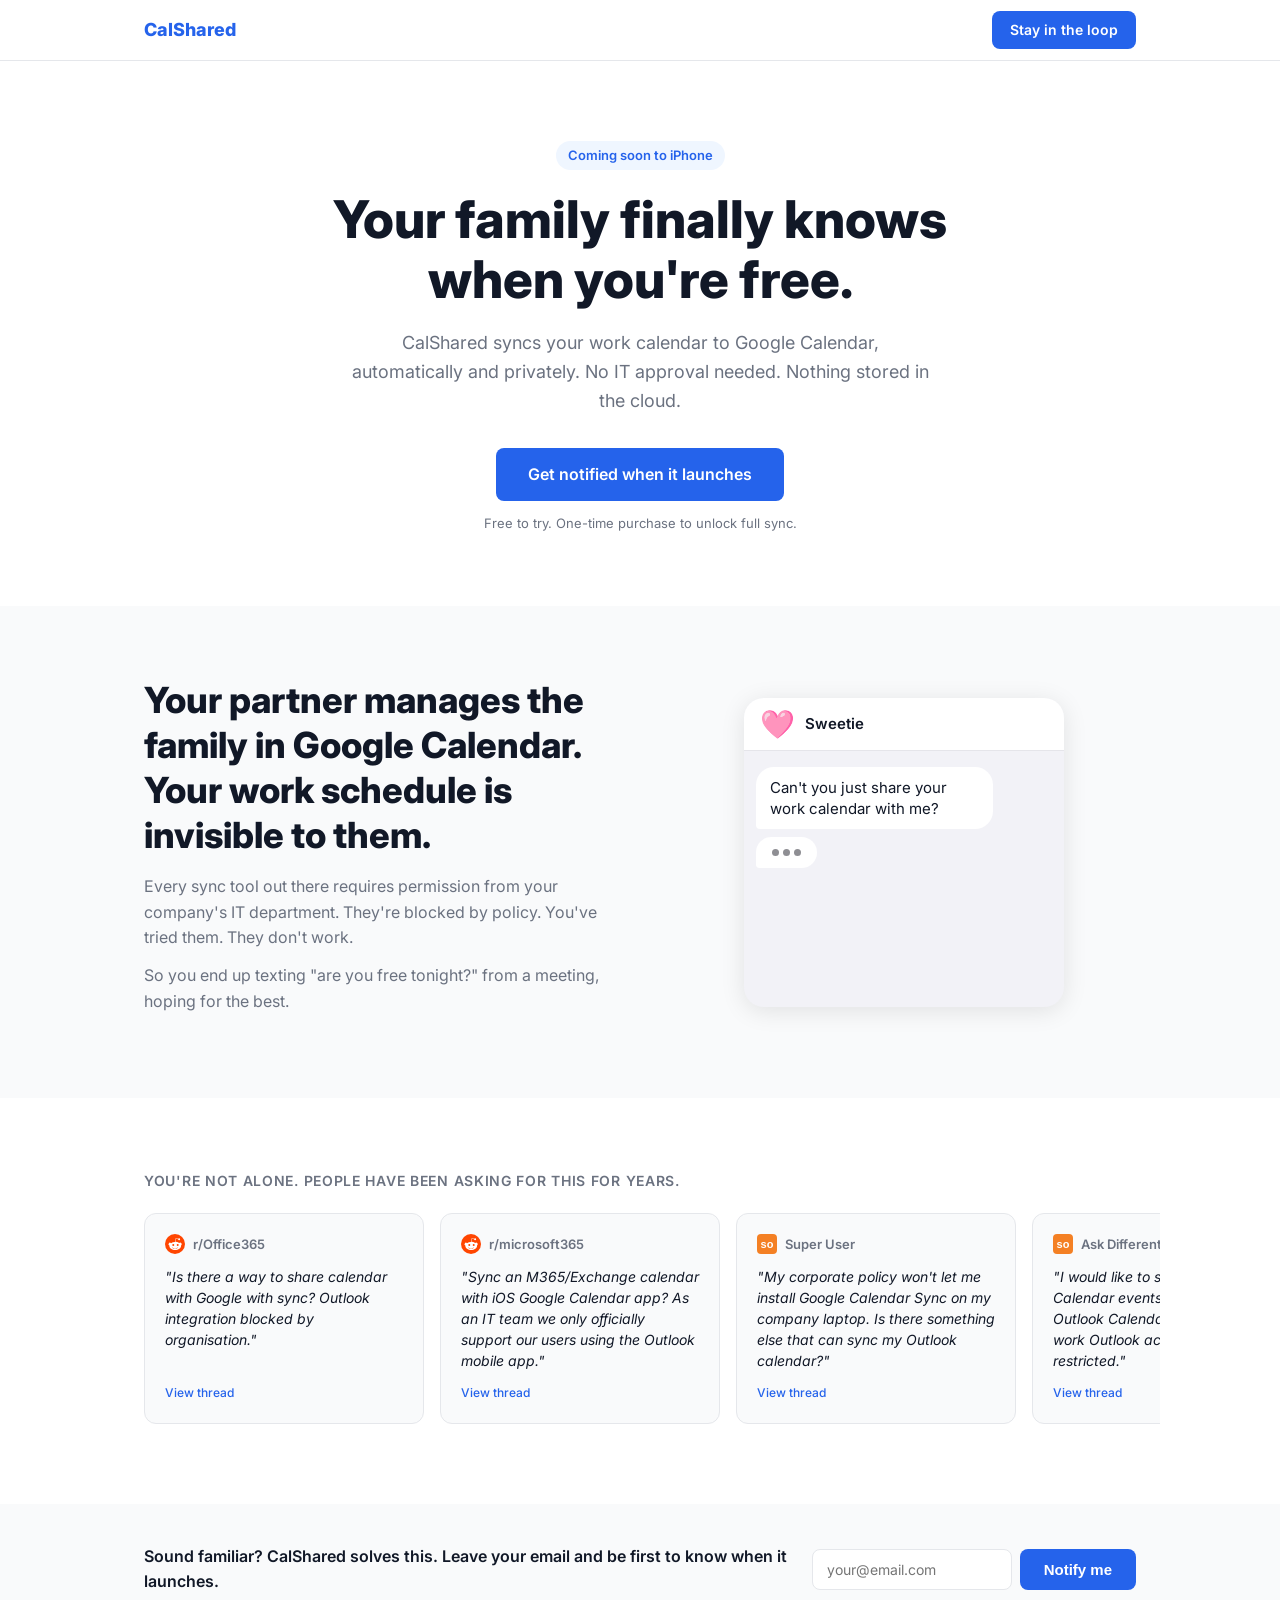
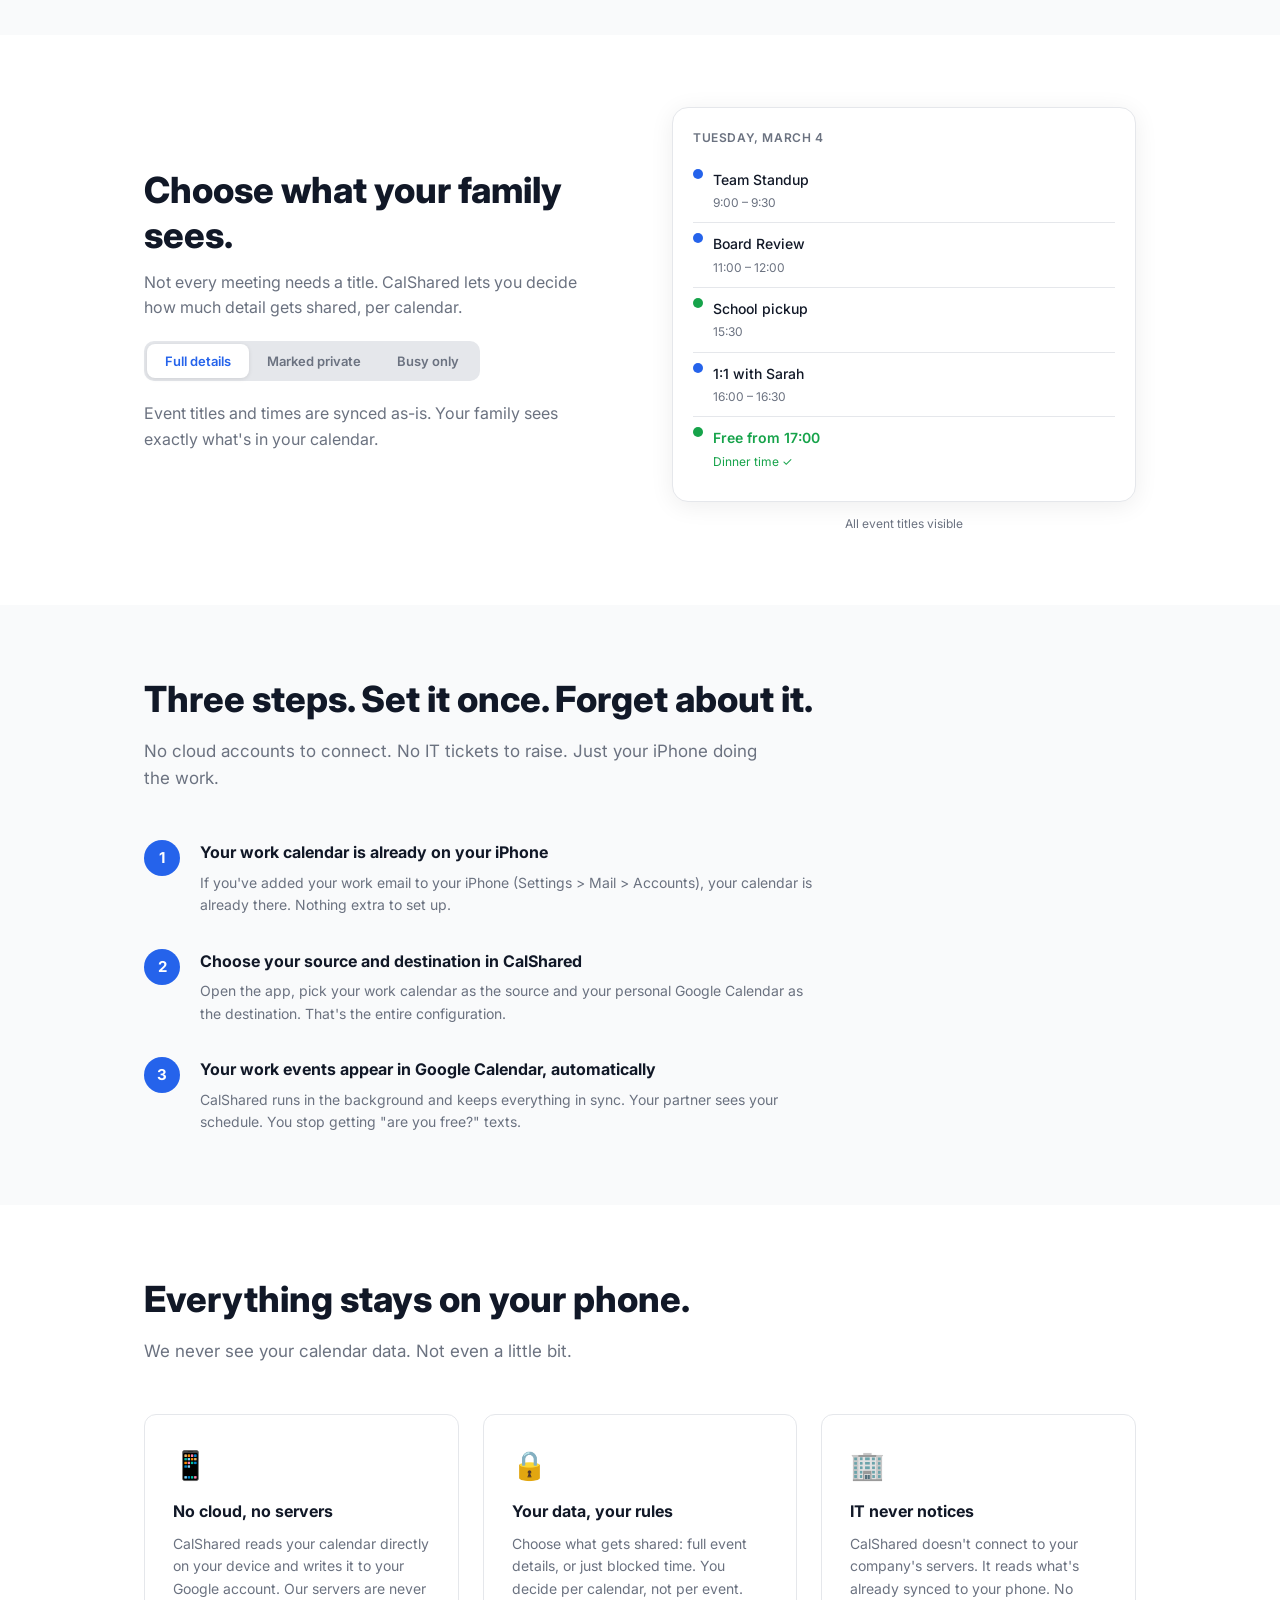
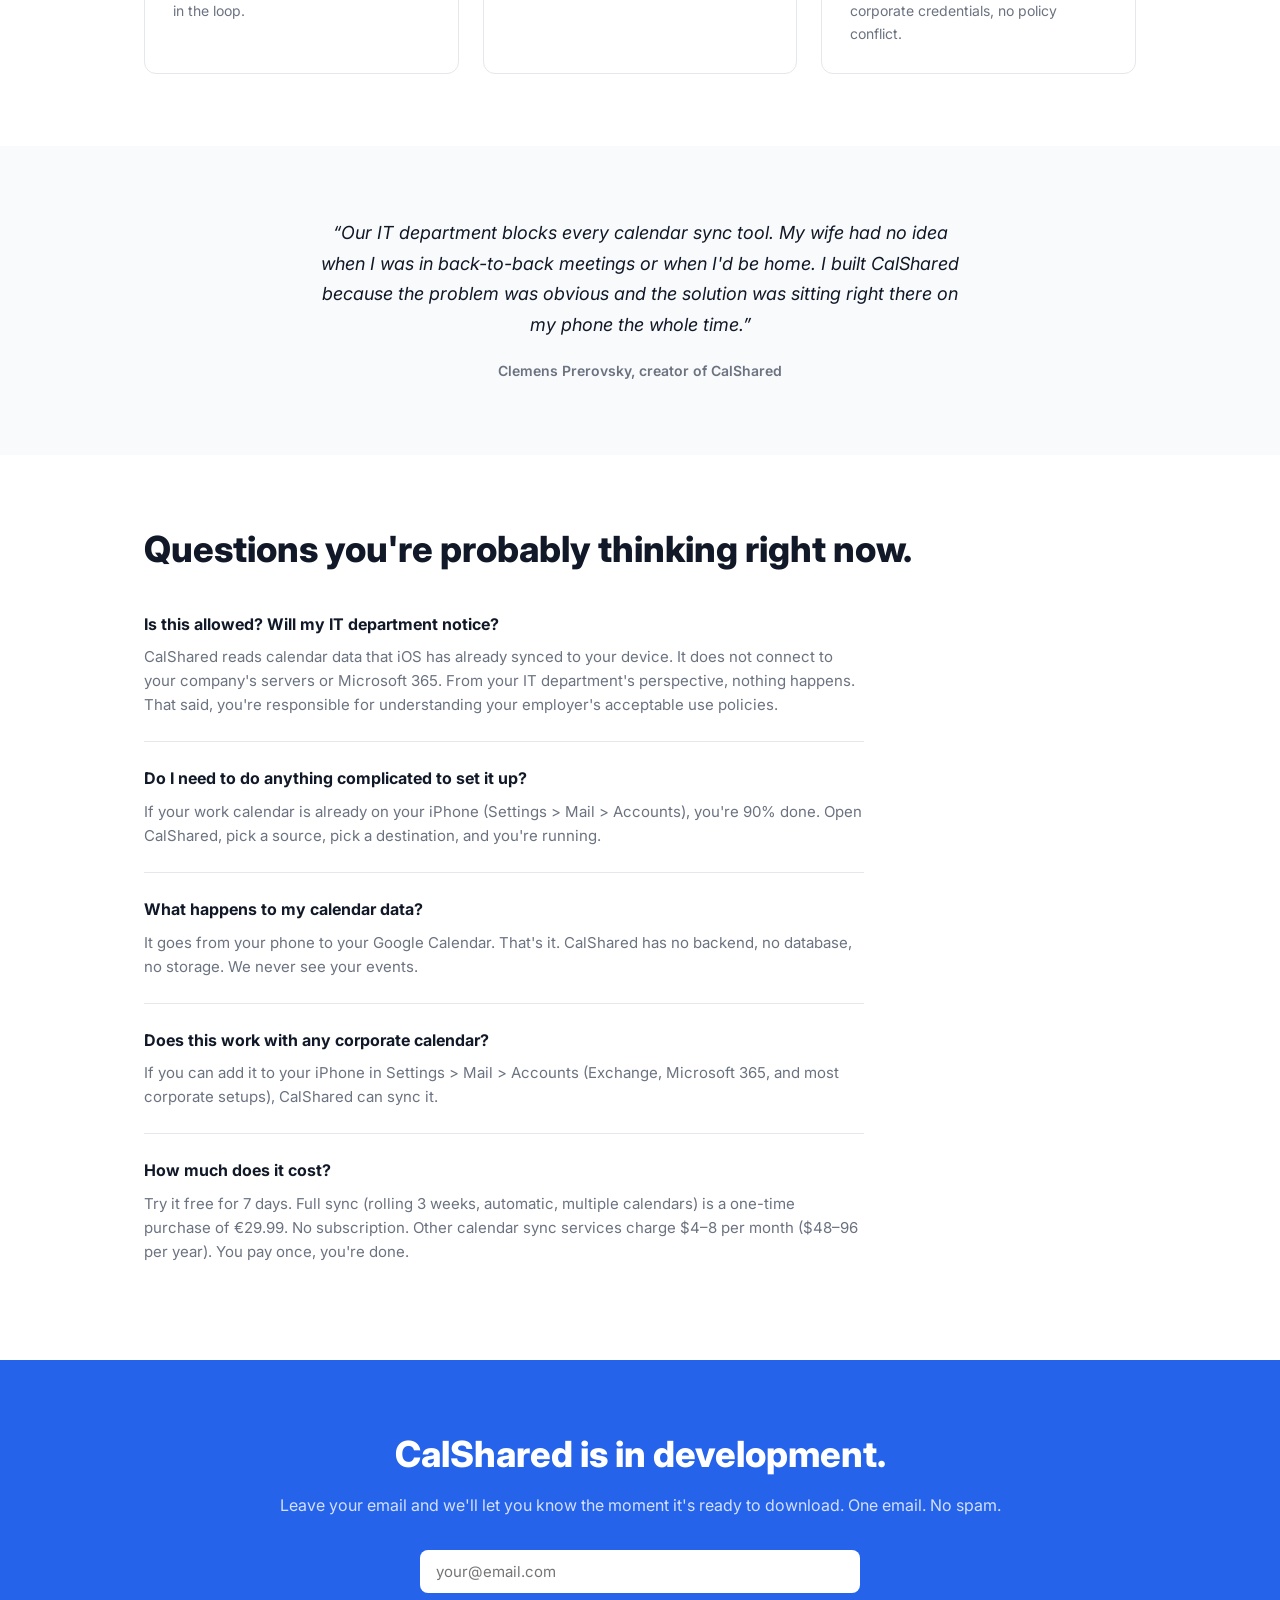
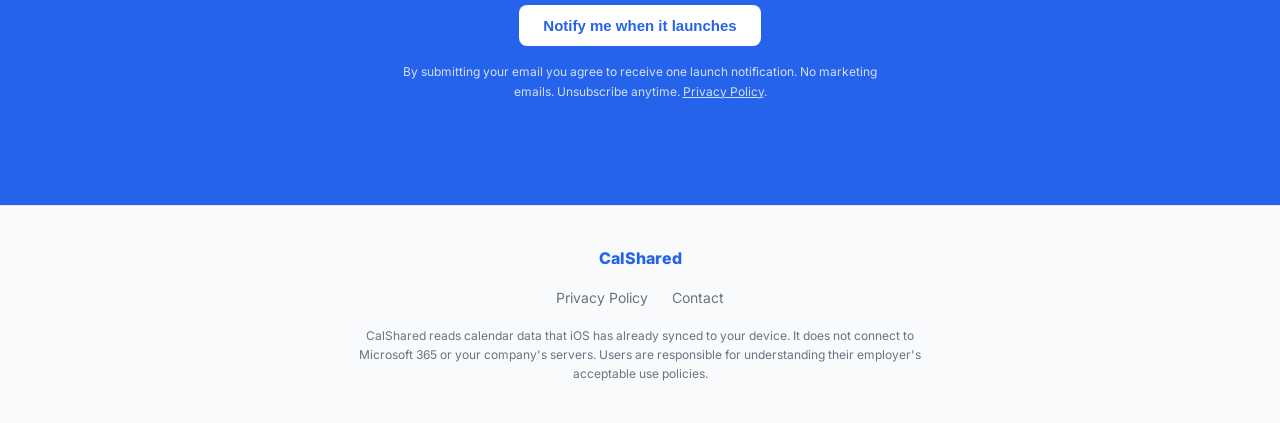
==== commit 17129bb7: "feat: chat animation polish - Sweetie, delayed incoming, IT follow-up bubble" ====
--- a/index.html
+++ b/index.html
@@ -90,15 +90,16 @@
       </div>
       <div class="chat-mock">
         <div class="chat-header">
-          <div class="chat-avatar">💑</div>
-          <div class="chat-name">Snuggle Bear</div>
+          <div class="chat-avatar">🩷</div>
+          <div class="chat-name">Sweetie</div>
         </div>
         <div class="chat-body">
-          <div class="chat-bubble incoming">Can't you just share your work calendar with me?</div>
-          <div class="chat-bubble outgoing" id="chatReply" style="opacity:0">I literally cannot. Believe me, I've tried.</div>
+          <div class="chat-bubble incoming" id="chatIncoming" style="opacity:0">Can't you just share your work calendar with me?</div>
           <div class="chat-typing" id="chatTyping" style="display:none">
             <span></span><span></span><span></span>
           </div>
+          <div class="chat-bubble outgoing" id="chatReply1" style="opacity:0">I literally cannot. Believe me, I've tried.</div>
+          <div class="chat-bubble outgoing" id="chatReply2" style="opacity:0">IT, you know.</div>
         </div>
       </div>
     </div>
--- a/style.css
+++ b/style.css
@@ -207,6 +207,7 @@
   color: var(--text);
   align-self: flex-start;
   border-bottom-left-radius: 4px;
+  transition: opacity 0.4s ease;
 }
 .chat-bubble.outgoing {
   background: #2563EB;
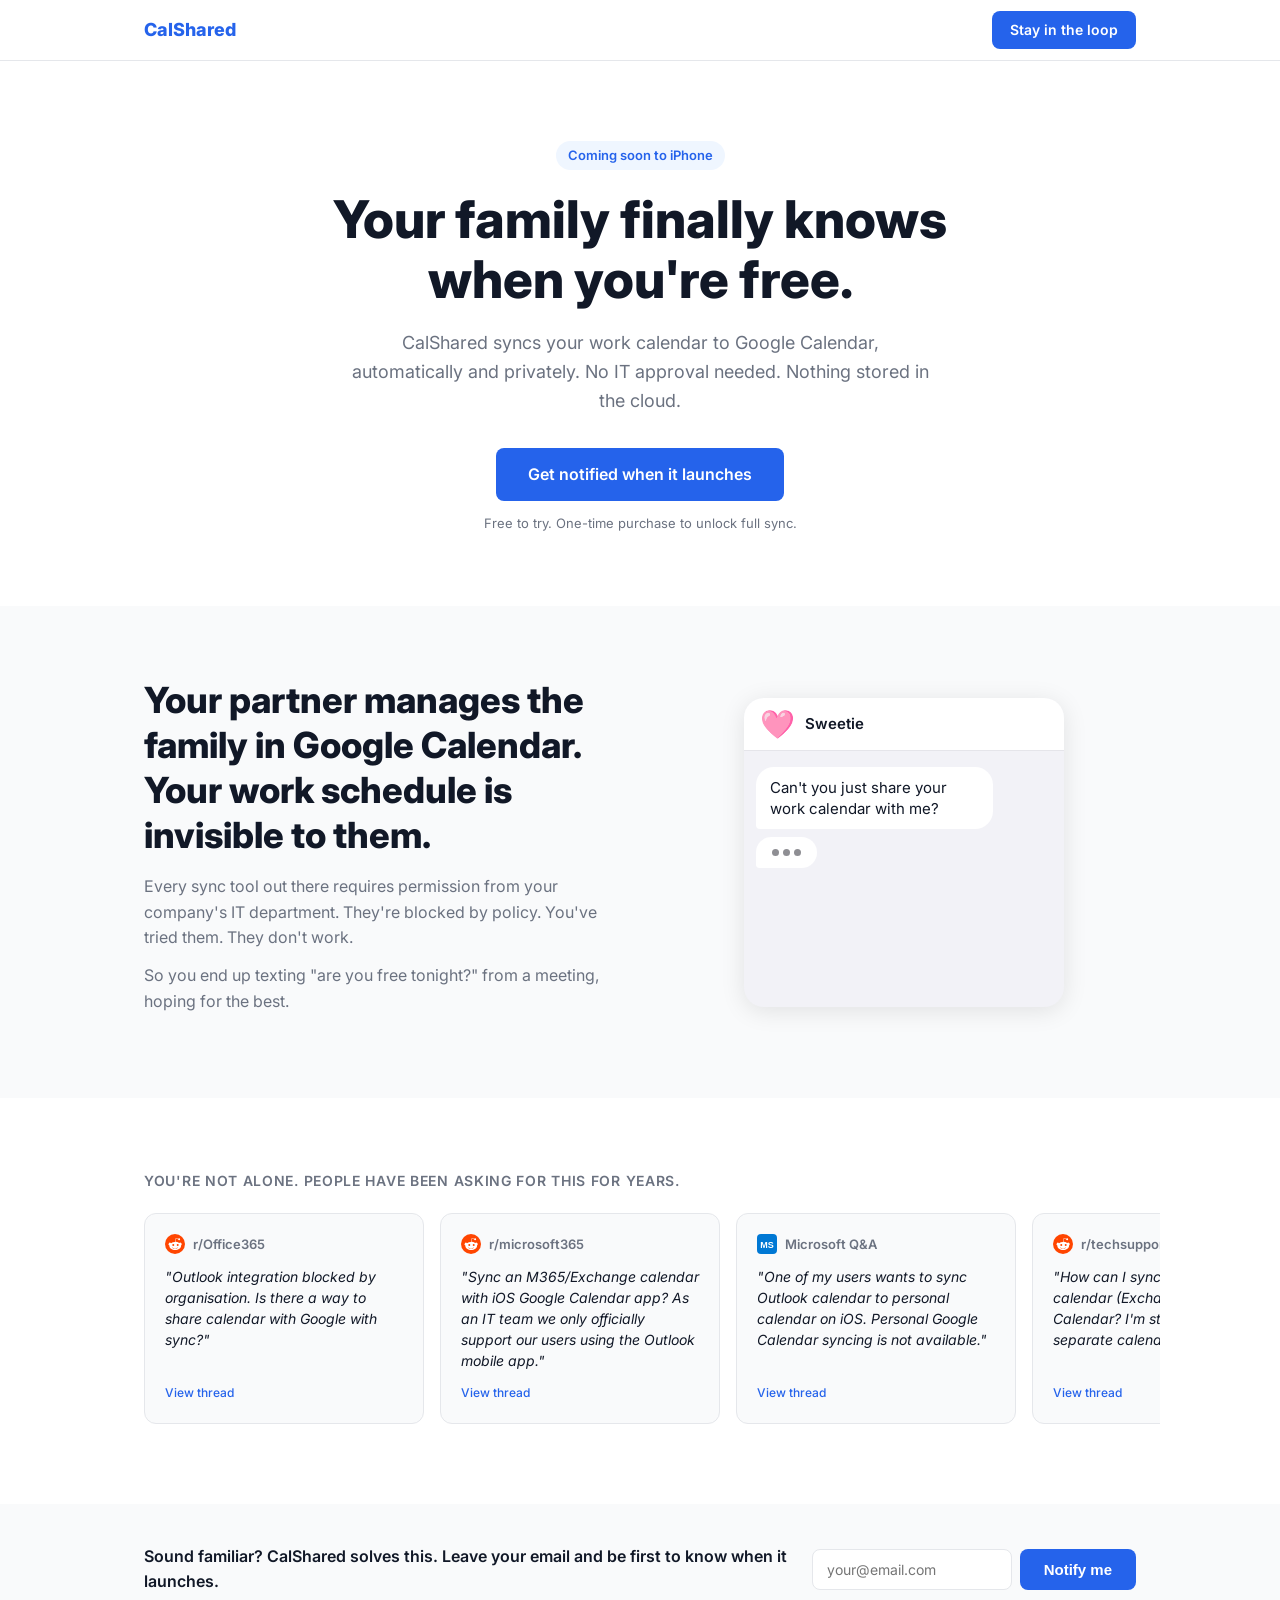
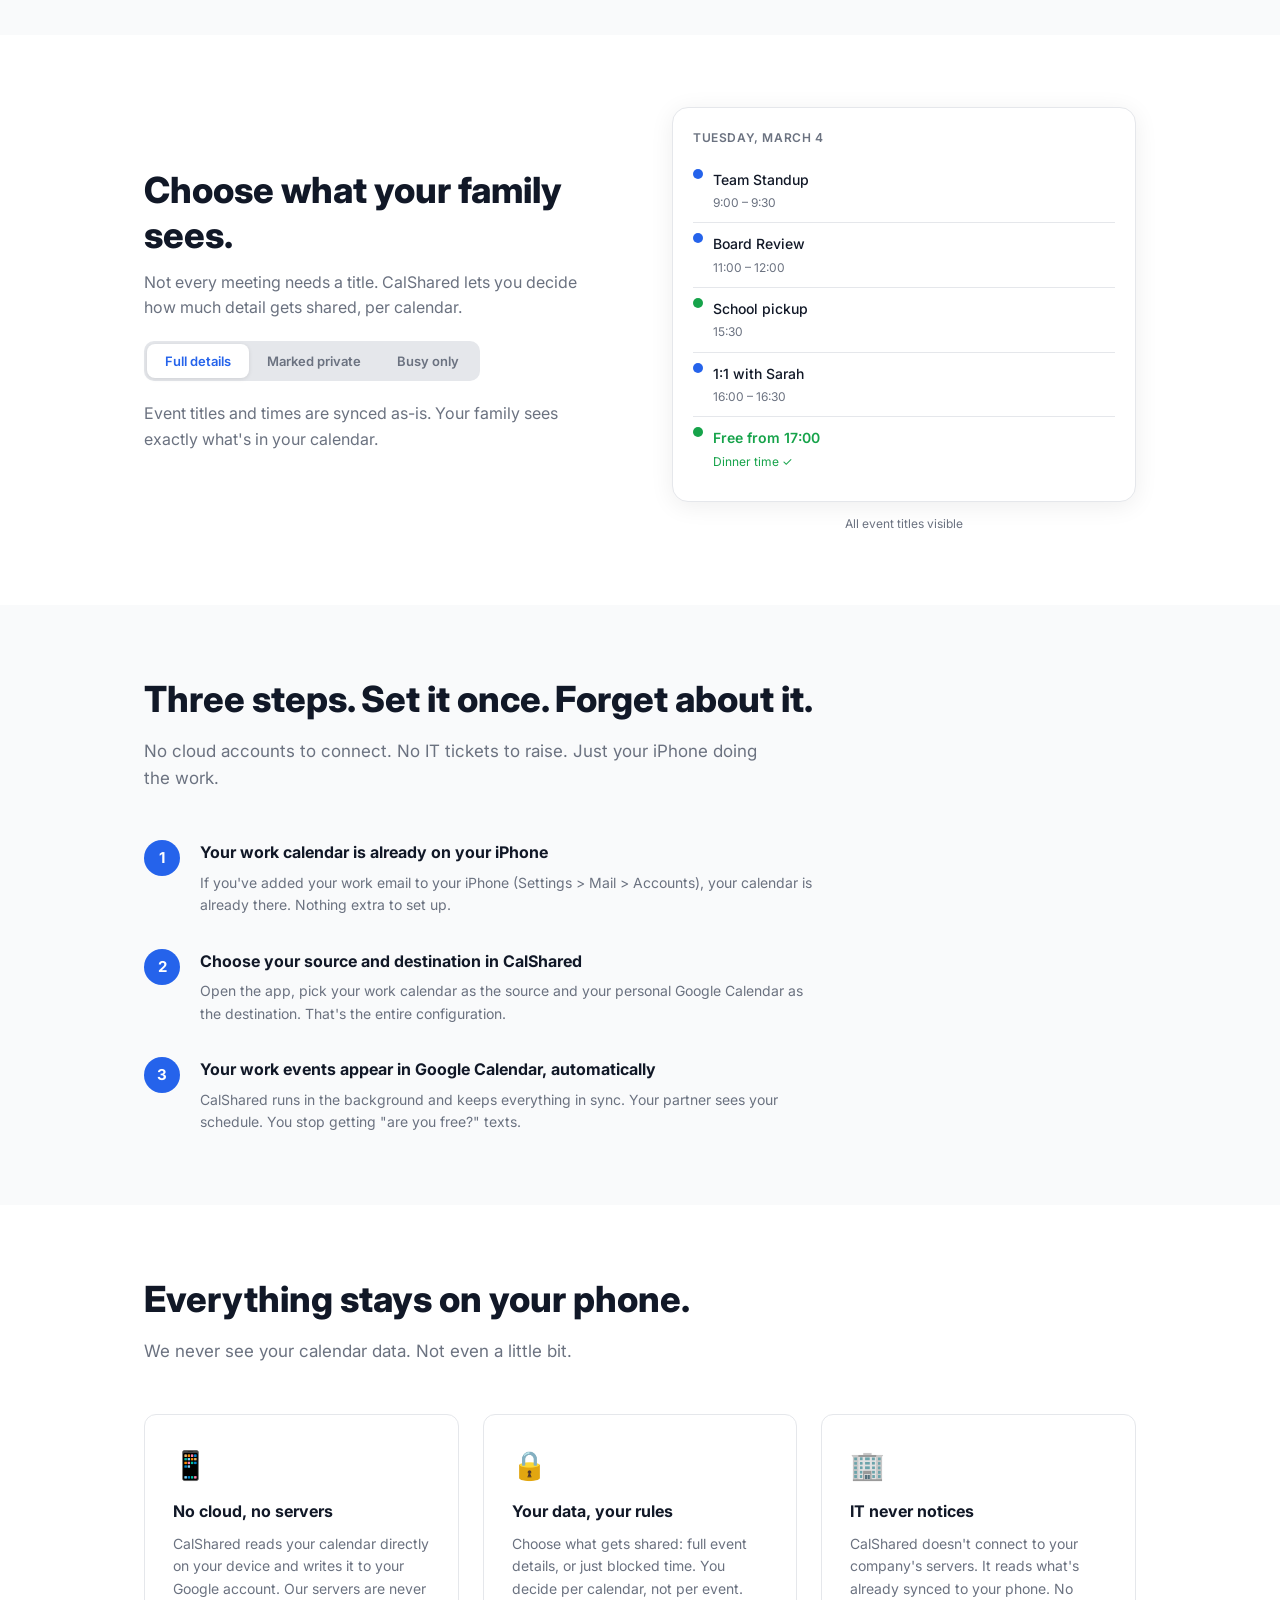
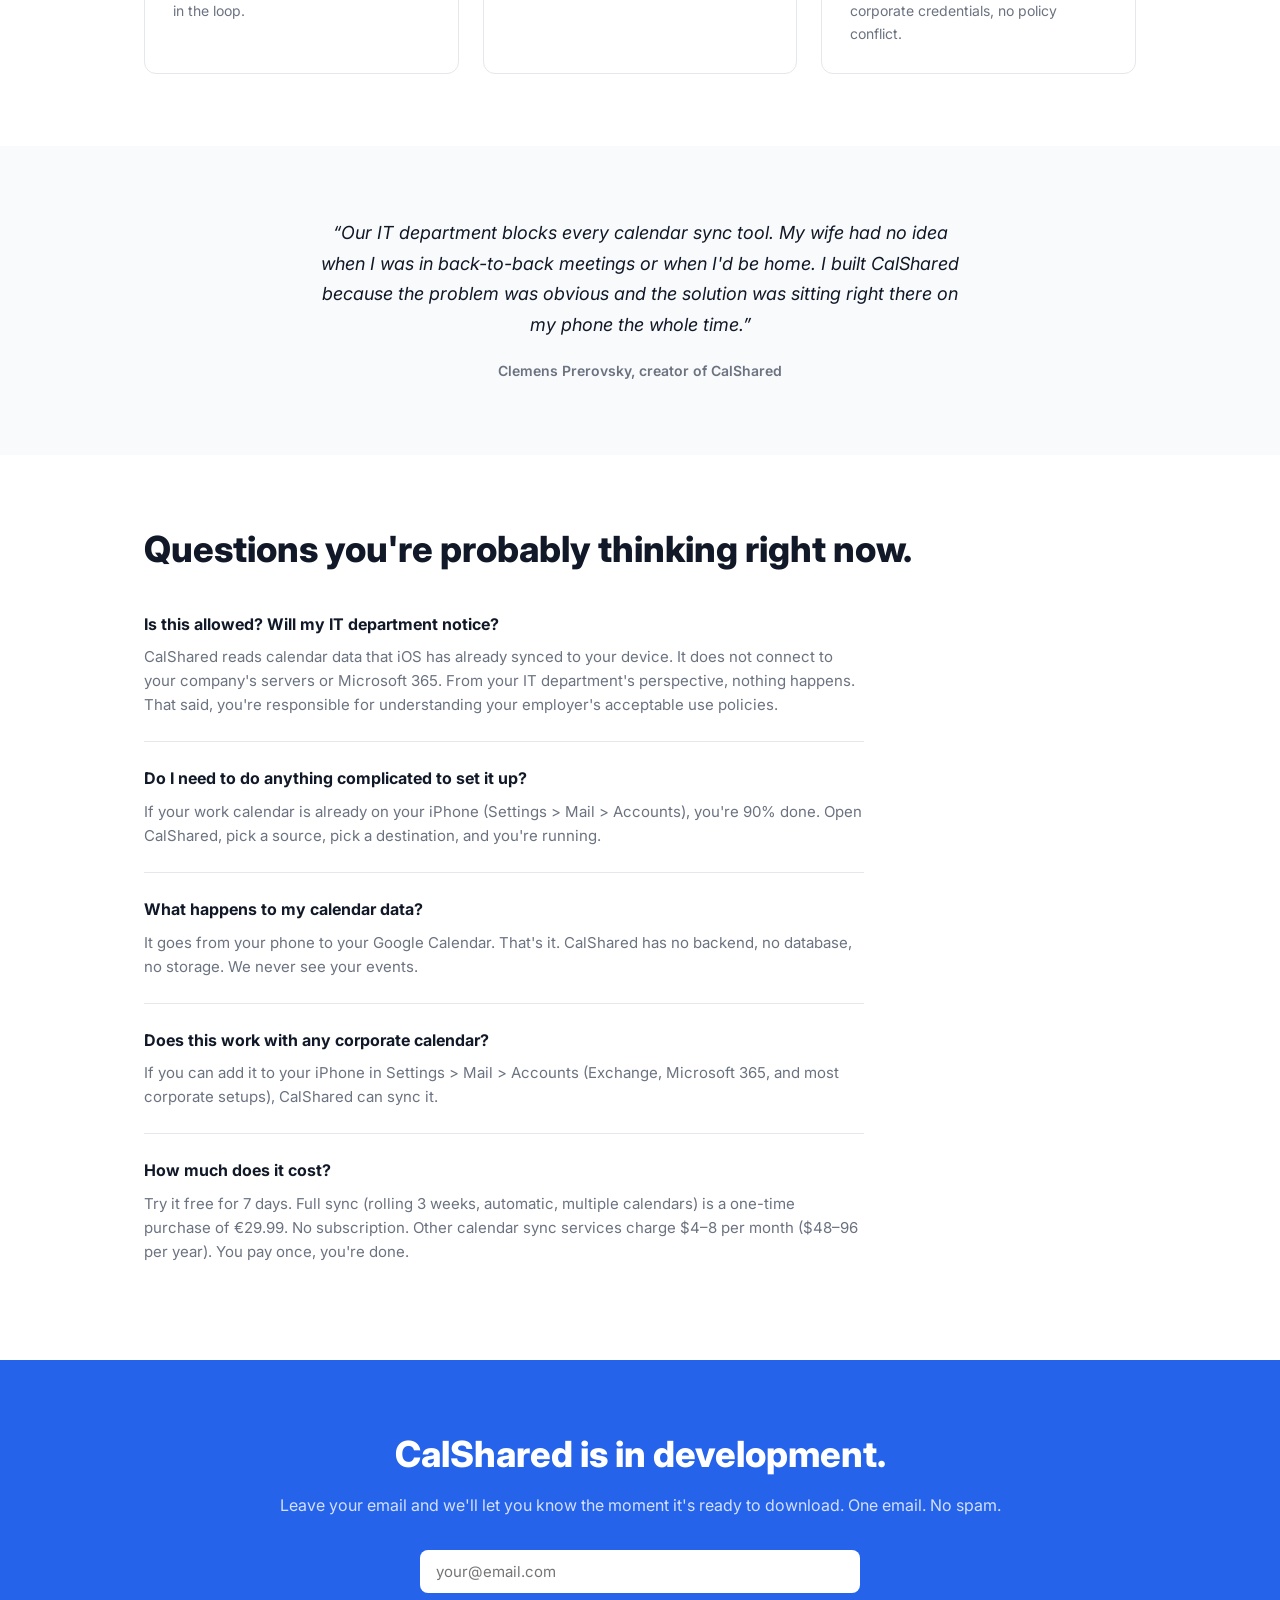
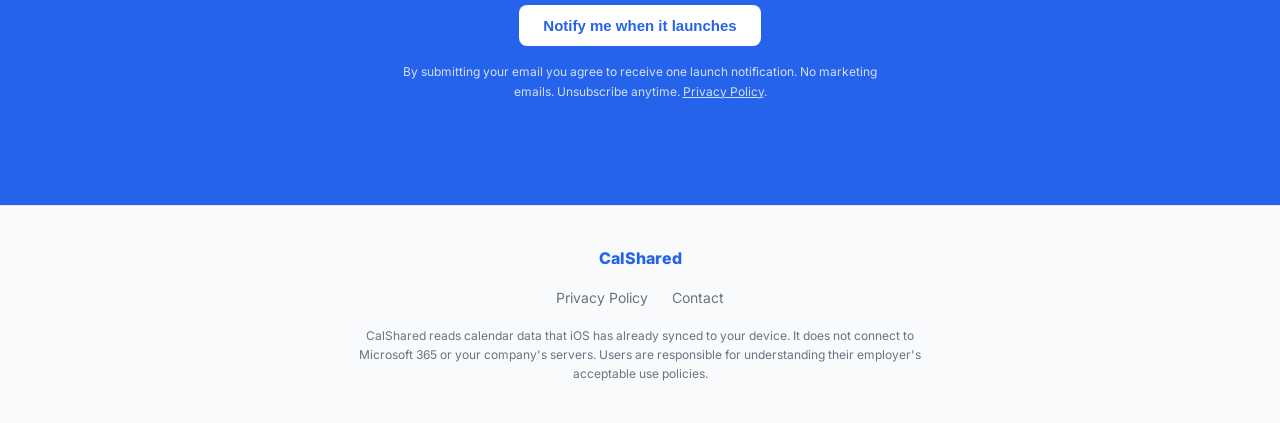
==== commit c6d3737b: "feat: expand social proof to 8 cards, MS Q&A to position 3" ====
--- a/index.html
+++ b/index.html
@@ -116,7 +116,7 @@
               <svg class="reddit-icon" viewBox="0 0 20 20" fill="currentColor"><circle cx="10" cy="10" r="10" fill="#FF4500"/><path d="M16.67 10a1.46 1.46 0 0 0-2.47-1 7.12 7.12 0 0 0-3.85-1.23l.65-3.08 2.13.45a1 1 0 1 0 1-.97 1 1 0 0 0-.96.68l-2.38-.5a.15.15 0 0 0-.18.11l-.73 3.44a7.14 7.14 0 0 0-3.89 1.23 1.46 1.46 0 1 0-1.61 2.39 2.87 2.87 0 0 0 0 .44c0 2.24 2.61 4.06 5.83 4.06s5.83-1.82 5.83-4.06a2.87 2.87 0 0 0 0-.44 1.46 1.46 0 0 0 .63-1.52zM7.27 11a1 1 0 1 1 1 1 1 1 0 0 1-1-1zm5.58 2.71a3.58 3.58 0 0 1-2.85.79 3.58 3.58 0 0 1-2.85-.79.15.15 0 0 1 .21-.21 3.27 3.27 0 0 0 2.64.65 3.27 3.27 0 0 0 2.64-.65.15.15 0 0 1 .21.21zm-.14-1.71a1 1 0 1 1 1-1 1 1 0 0 1-1 1z" fill="white"/></svg>
               <span>r/Office365</span>
             </div>
-            <p>"Is there a way to share calendar with Google with sync? Outlook integration blocked by organisation."</p>
+            <p>"Outlook integration blocked by organisation. Is there a way to share calendar with Google with sync?"</p>
             <a href="https://www.reddit.com/r/Office365/comments/12wo6f1/outlook_integration_blocked_by_organisation_is/" target="_blank" rel="noopener">View thread</a>
           </div>
           <div class="proof-card">
@@ -129,6 +129,22 @@
           </div>
           <div class="proof-card">
             <div class="proof-source">
+              <svg viewBox="0 0 20 20" style="width:20px;height:20px;flex-shrink:0"><rect width="20" height="20" rx="4" fill="#0078D4"/><text x="10" y="14" font-size="9" text-anchor="middle" fill="white" font-family="sans-serif" font-weight="bold">MS</text></svg>
+              <span>Microsoft Q&amp;A</span>
+            </div>
+            <p>"One of my users wants to sync Outlook calendar to personal calendar on iOS. Personal Google Calendar syncing is not available."</p>
+            <a href="https://learn.microsoft.com/en-us/answers/questions/1653404/sync-outlook-calendar" target="_blank" rel="noopener">View thread</a>
+          </div>
+          <div class="proof-card">
+            <div class="proof-source">
+              <svg class="reddit-icon" viewBox="0 0 20 20" fill="currentColor"><circle cx="10" cy="10" r="10" fill="#FF4500"/><path d="M16.67 10a1.46 1.46 0 0 0-2.47-1 7.12 7.12 0 0 0-3.85-1.23l.65-3.08 2.13.45a1 1 0 1 0 1-.97 1 1 0 0 0-.96.68l-2.38-.5a.15.15 0 0 0-.18.11l-.73 3.44a7.14 7.14 0 0 0-3.89 1.23 1.46 1.46 0 1 0-1.61 2.39 2.87 2.87 0 0 0 0 .44c0 2.24 2.61 4.06 5.83 4.06s5.83-1.82 5.83-4.06a2.87 2.87 0 0 0 0-.44 1.46 1.46 0 0 0 .63-1.52zM7.27 11a1 1 0 1 1 1 1 1 1 0 0 1-1-1zm5.58 2.71a3.58 3.58 0 0 1-2.85.79 3.58 3.58 0 0 1-2.85-.79.15.15 0 0 1 .21-.21 3.27 3.27 0 0 0 2.64.65 3.27 3.27 0 0 0 2.64-.65.15.15 0 0 1 .21.21zm-.14-1.71a1 1 0 1 1 1-1 1 1 0 0 1-1 1z" fill="white"/></svg>
+              <span>r/techsupport</span>
+            </div>
+            <p>"How can I sync my restricted work calendar (Exchange) to Google Calendar? I'm stuck using two separate calendars."</p>
+            <a href="https://www.reddit.com/r/techsupport/comments/e2jrks/how_can_i_sync_my_restricted_work_calendar/" target="_blank" rel="noopener">View thread</a>
+          </div>
+          <div class="proof-card">
+            <div class="proof-source">
               <svg viewBox="0 0 20 20" style="width:20px;height:20px;flex-shrink:0"><rect width="20" height="20" rx="4" fill="#F48024"/><text x="10" y="14" font-size="11" text-anchor="middle" fill="white" font-family="sans-serif" font-weight="bold">so</text></svg>
               <span>Super User</span>
             </div>
@@ -140,16 +156,16 @@
               <svg viewBox="0 0 20 20" style="width:20px;height:20px;flex-shrink:0"><rect width="20" height="20" rx="4" fill="#F48024"/><text x="10" y="14" font-size="11" text-anchor="middle" fill="white" font-family="sans-serif" font-weight="bold">so</text></svg>
               <span>Ask Different</span>
             </div>
-            <p>"I would like to see personal Google Calendar events alongside work Outlook Calendar events in iOS. My work Outlook account is fairly restricted."</p>
+            <p>"How to show a restricted Outlook work calendar's events in iOS Calendar app, alongside events from other Google calendars."</p>
             <a href="https://apple.stackexchange.com/questions/476419/how-to-show-a-restricted-outlook-work-calendars-events-in-ios-calendar-app-alo" target="_blank" rel="noopener">View thread</a>
           </div>
           <div class="proof-card">
             <div class="proof-source">
-              <svg viewBox="0 0 20 20" style="width:20px;height:20px;flex-shrink:0"><rect width="20" height="20" rx="4" fill="#0078D4"/><text x="10" y="14" font-size="9" text-anchor="middle" fill="white" font-family="sans-serif" font-weight="bold">MS</text></svg>
-              <span>Microsoft Q&amp;A</span>
-            </div>
-            <p>"One of my users wants to sync Outlook calendar to personal calendar on iOS. Personal Google Calendar syncing is not available."</p>
-            <a href="https://learn.microsoft.com/en-us/answers/questions/1653404/sync-outlook-calendar" target="_blank" rel="noopener">View thread</a>
+              <svg class="reddit-icon" viewBox="0 0 20 20" fill="currentColor"><circle cx="10" cy="10" r="10" fill="#FF4500"/><path d="M16.67 10a1.46 1.46 0 0 0-2.47-1 7.12 7.12 0 0 0-3.85-1.23l.65-3.08 2.13.45a1 1 0 1 0 1-.97 1 1 0 0 0-.96.68l-2.38-.5a.15.15 0 0 0-.18.11l-.73 3.44a7.14 7.14 0 0 0-3.89 1.23 1.46 1.46 0 1 0-1.61 2.39 2.87 2.87 0 0 0 0 .44c0 2.24 2.61 4.06 5.83 4.06s5.83-1.82 5.83-4.06a2.87 2.87 0 0 0 0-.44 1.46 1.46 0 0 0 .63-1.52zM7.27 11a1 1 0 1 1 1 1 1 1 0 0 1-1-1zm5.58 2.71a3.58 3.58 0 0 1-2.85.79 3.58 3.58 0 0 1-2.85-.79.15.15 0 0 1 .21-.21 3.27 3.27 0 0 0 2.64.65 3.27 3.27 0 0 0 2.64-.65.15.15 0 0 1 .21.21zm-.14-1.71a1 1 0 1 1 1-1 1 1 0 0 1-1 1z" fill="white"/></svg>
+              <span>r/Outlook</span>
+            </div>
+            <p>"Help syncing a work Outlook calendar to a shared family Google calendar."</p>
+            <a href="https://www.reddit.com/r/Outlook/comments/11zt1xj/help_syncing_a_work_outlook_calendar_to_a_shared/" target="_blank" rel="noopener">View thread</a>
           </div>
           <div class="proof-card">
             <div class="proof-source">
